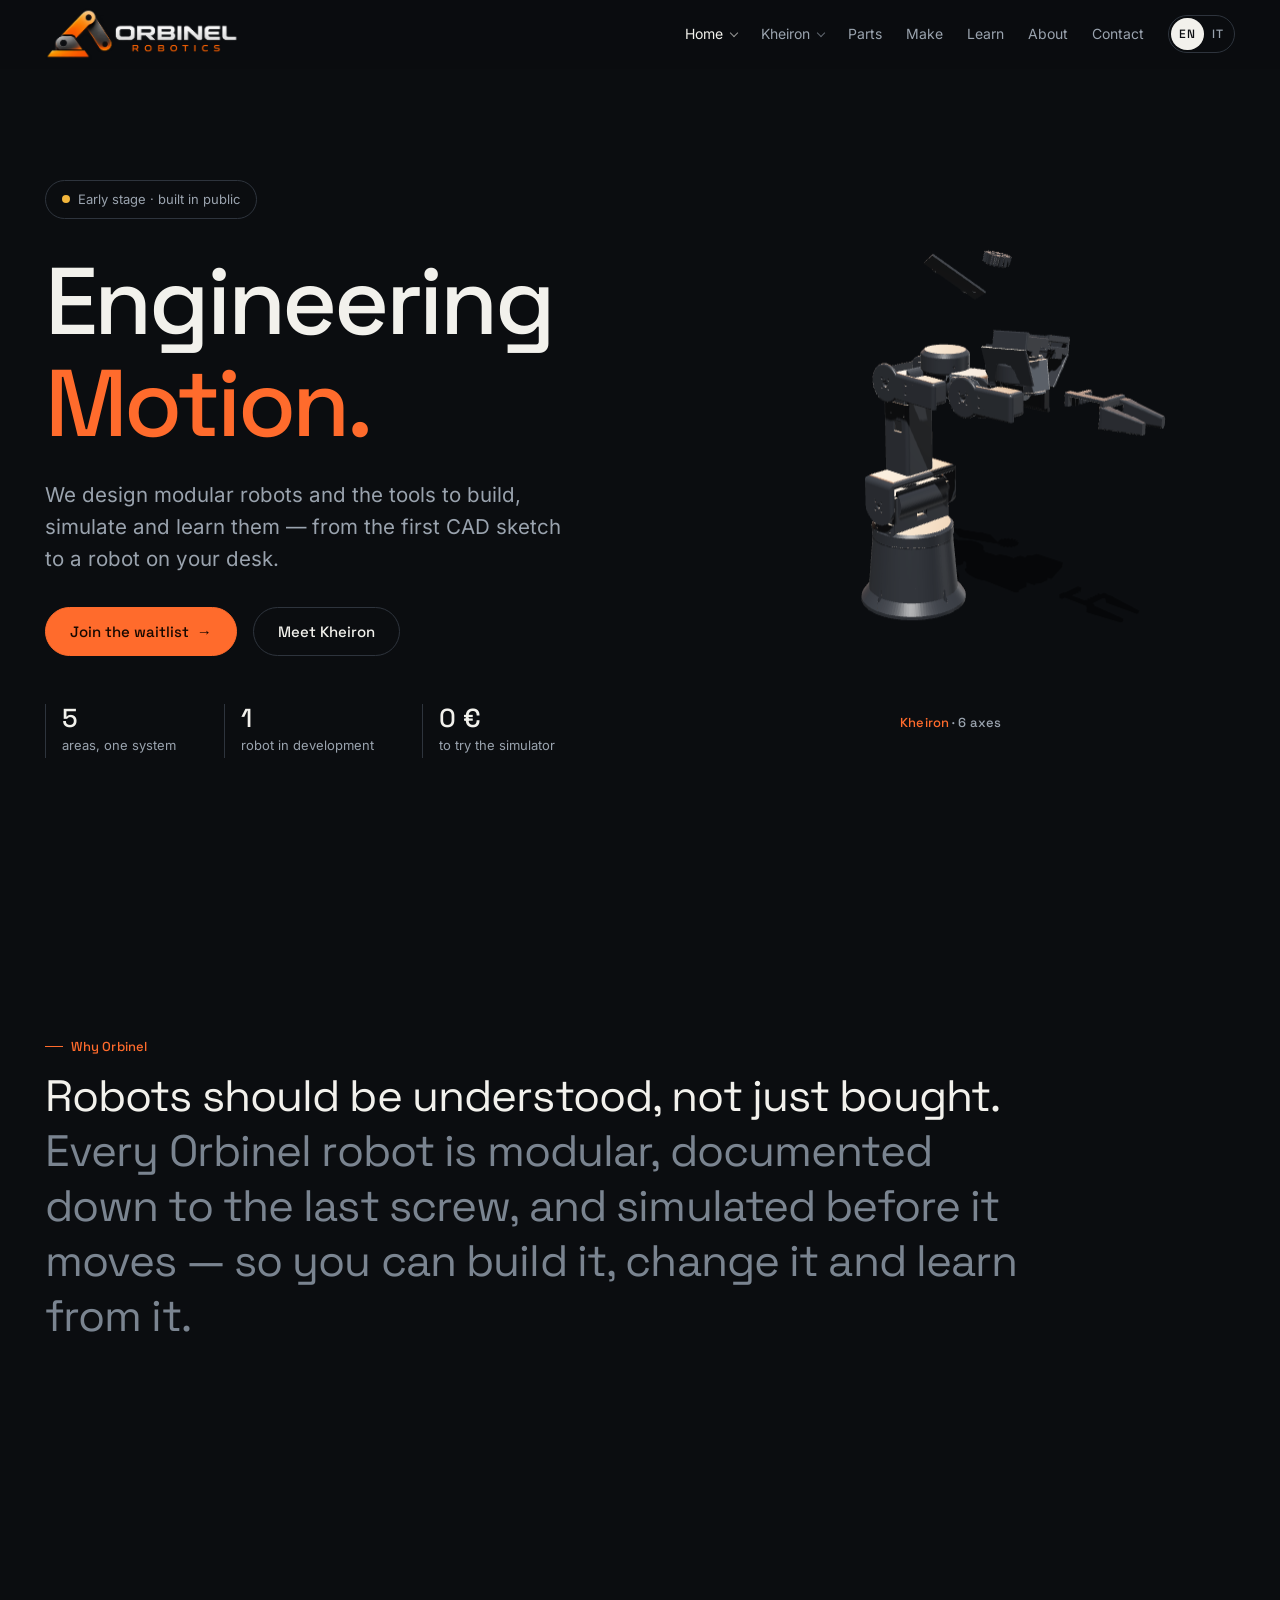
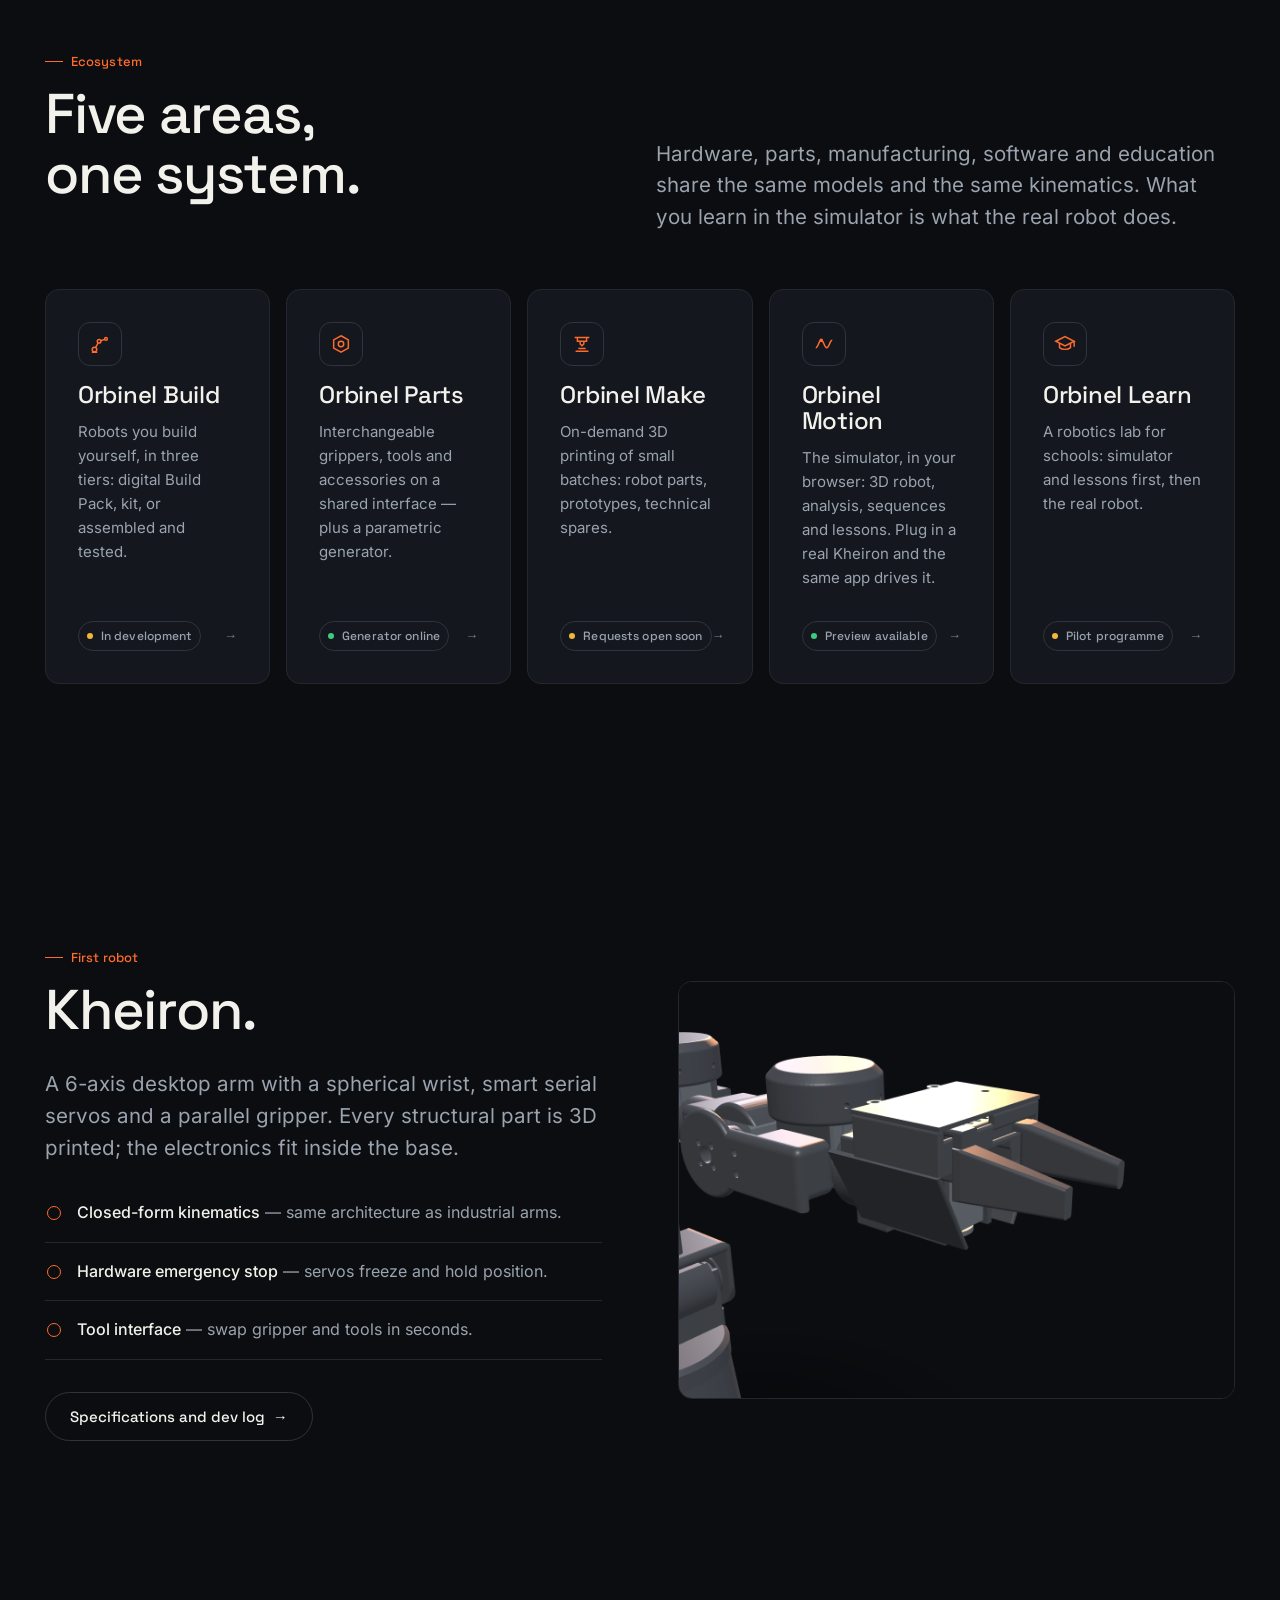
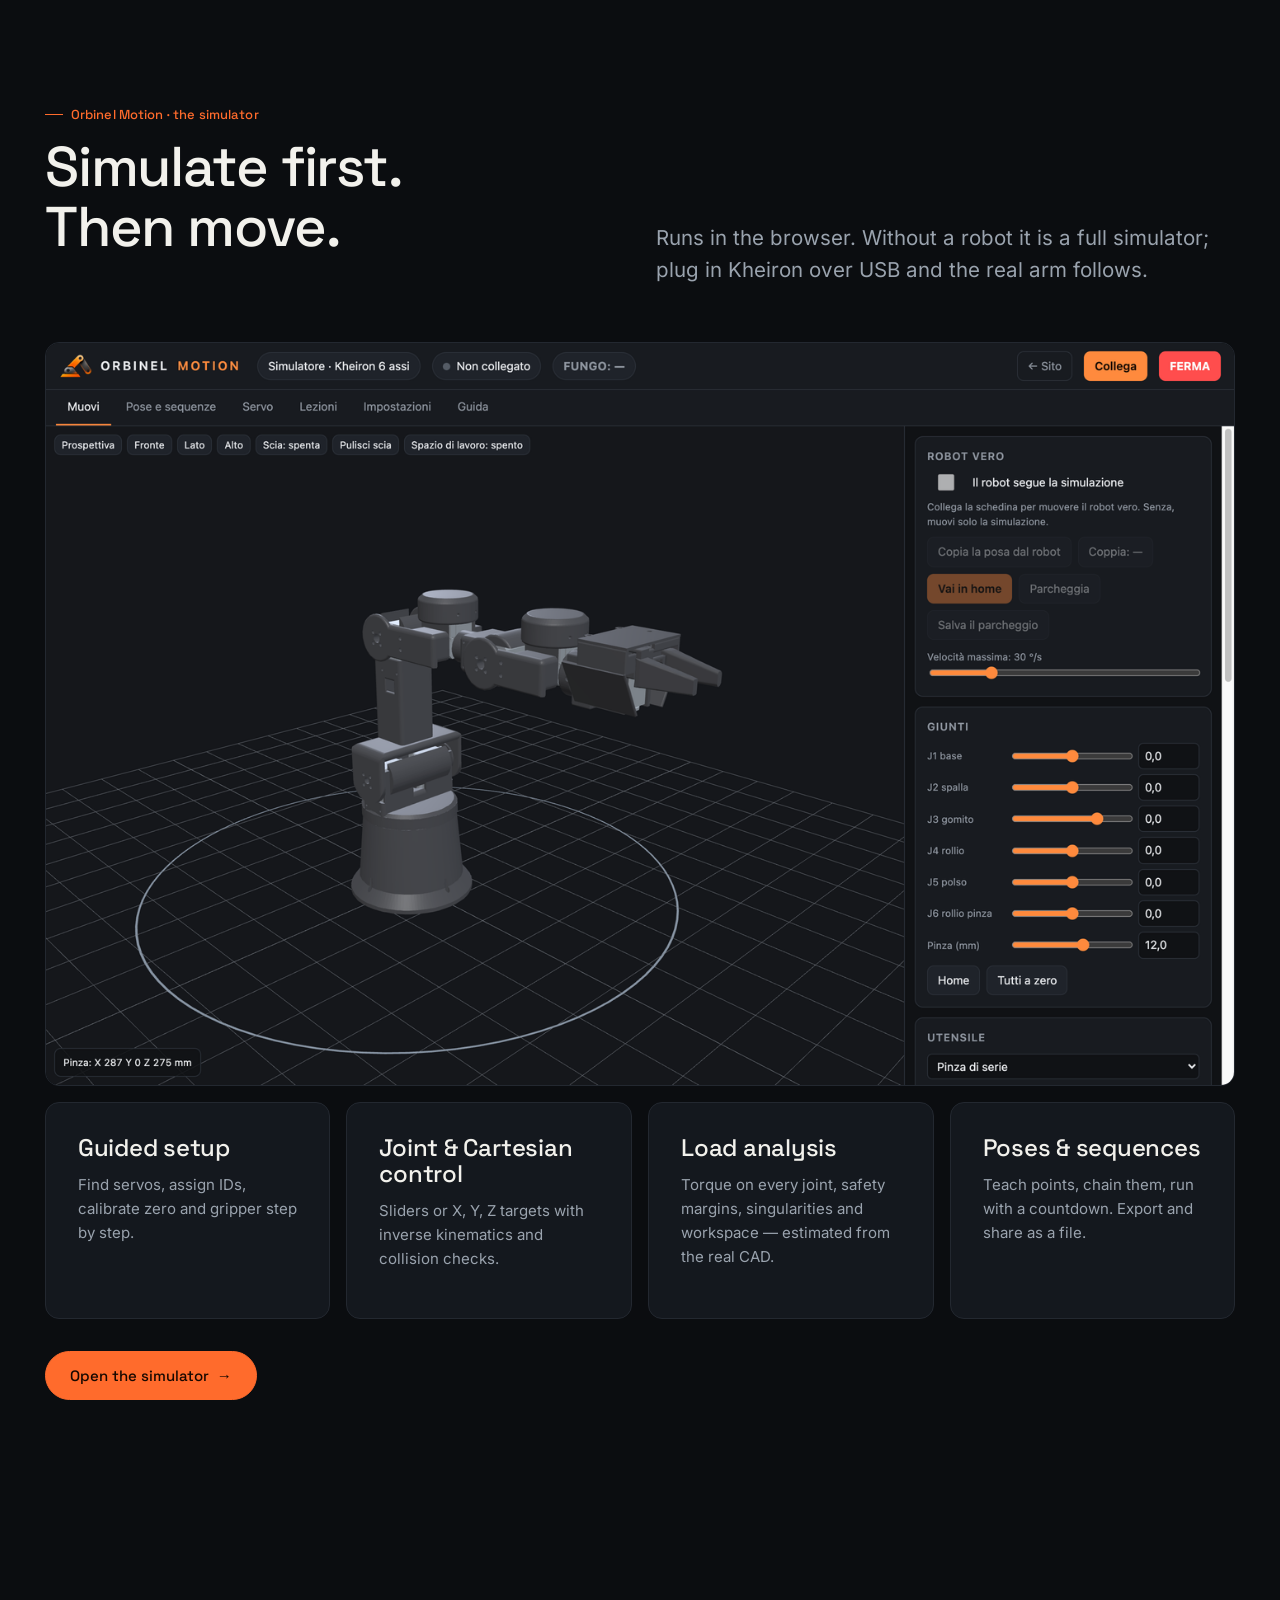
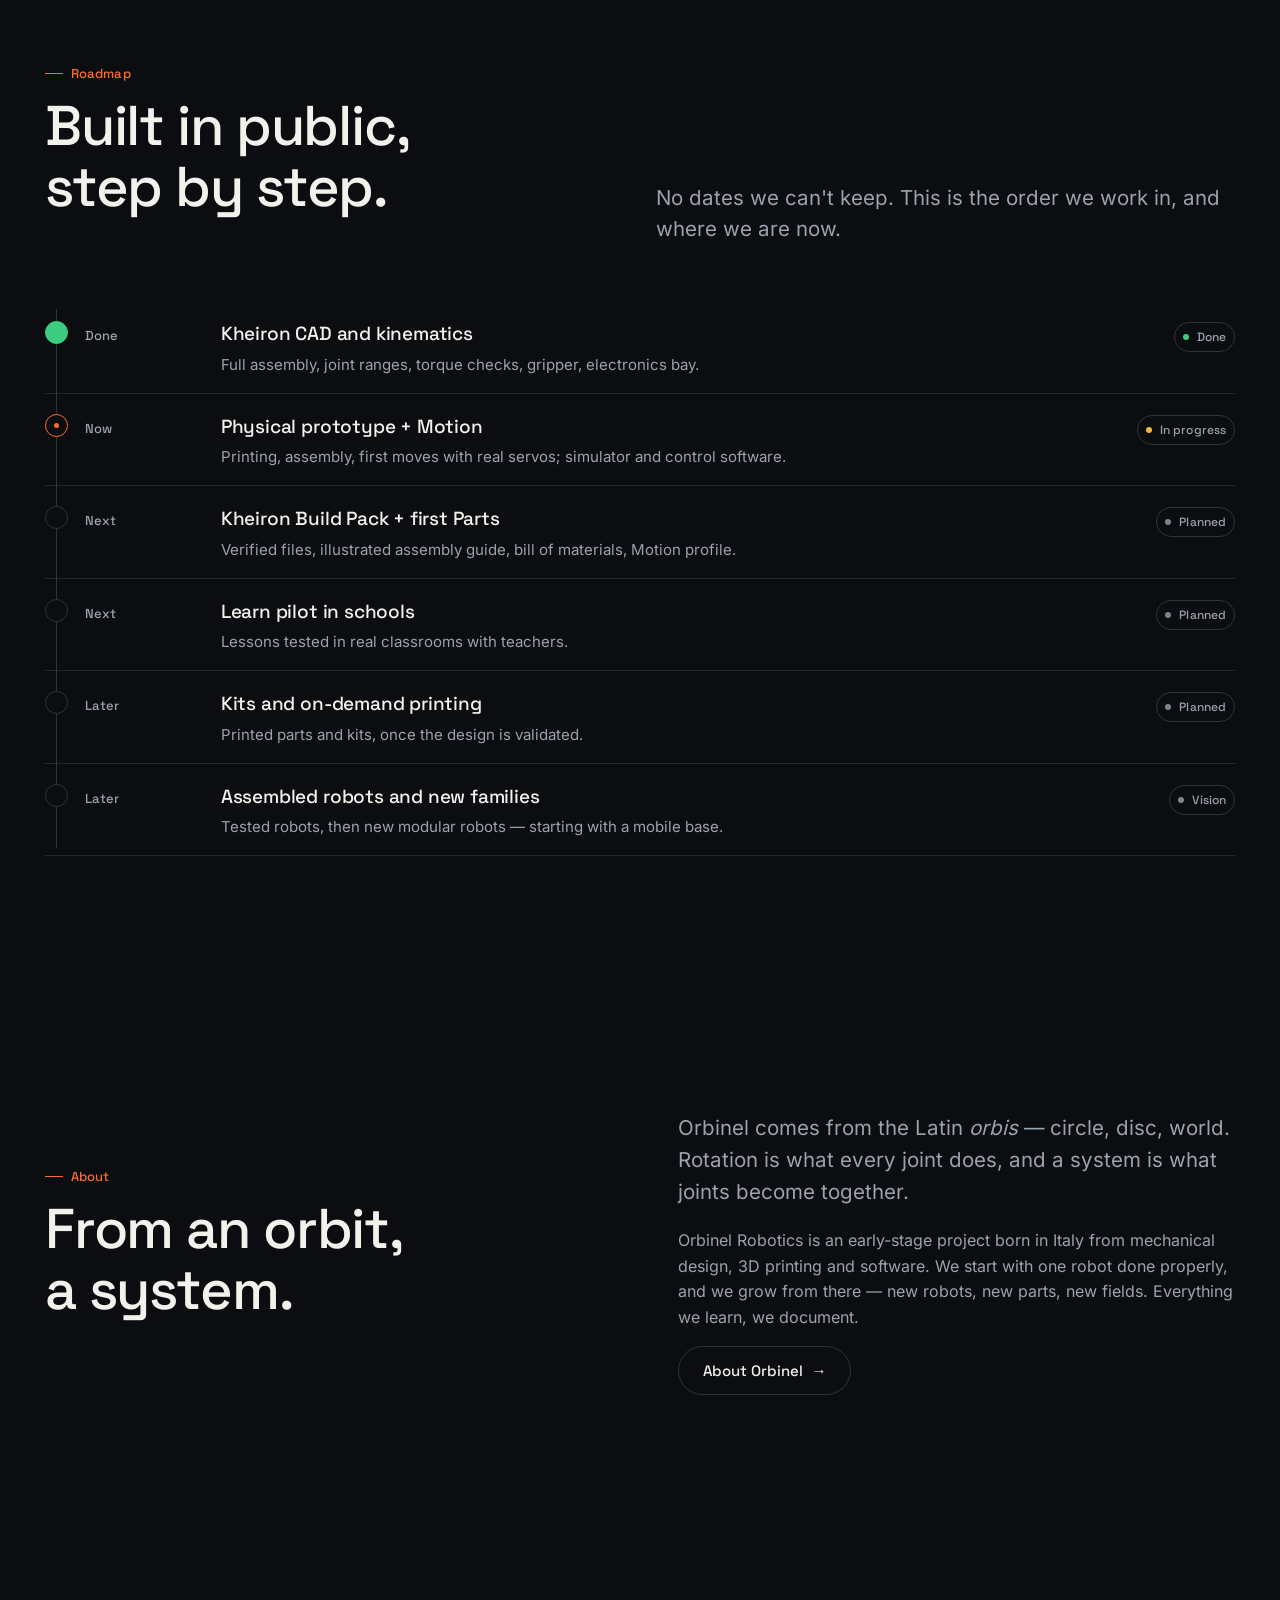
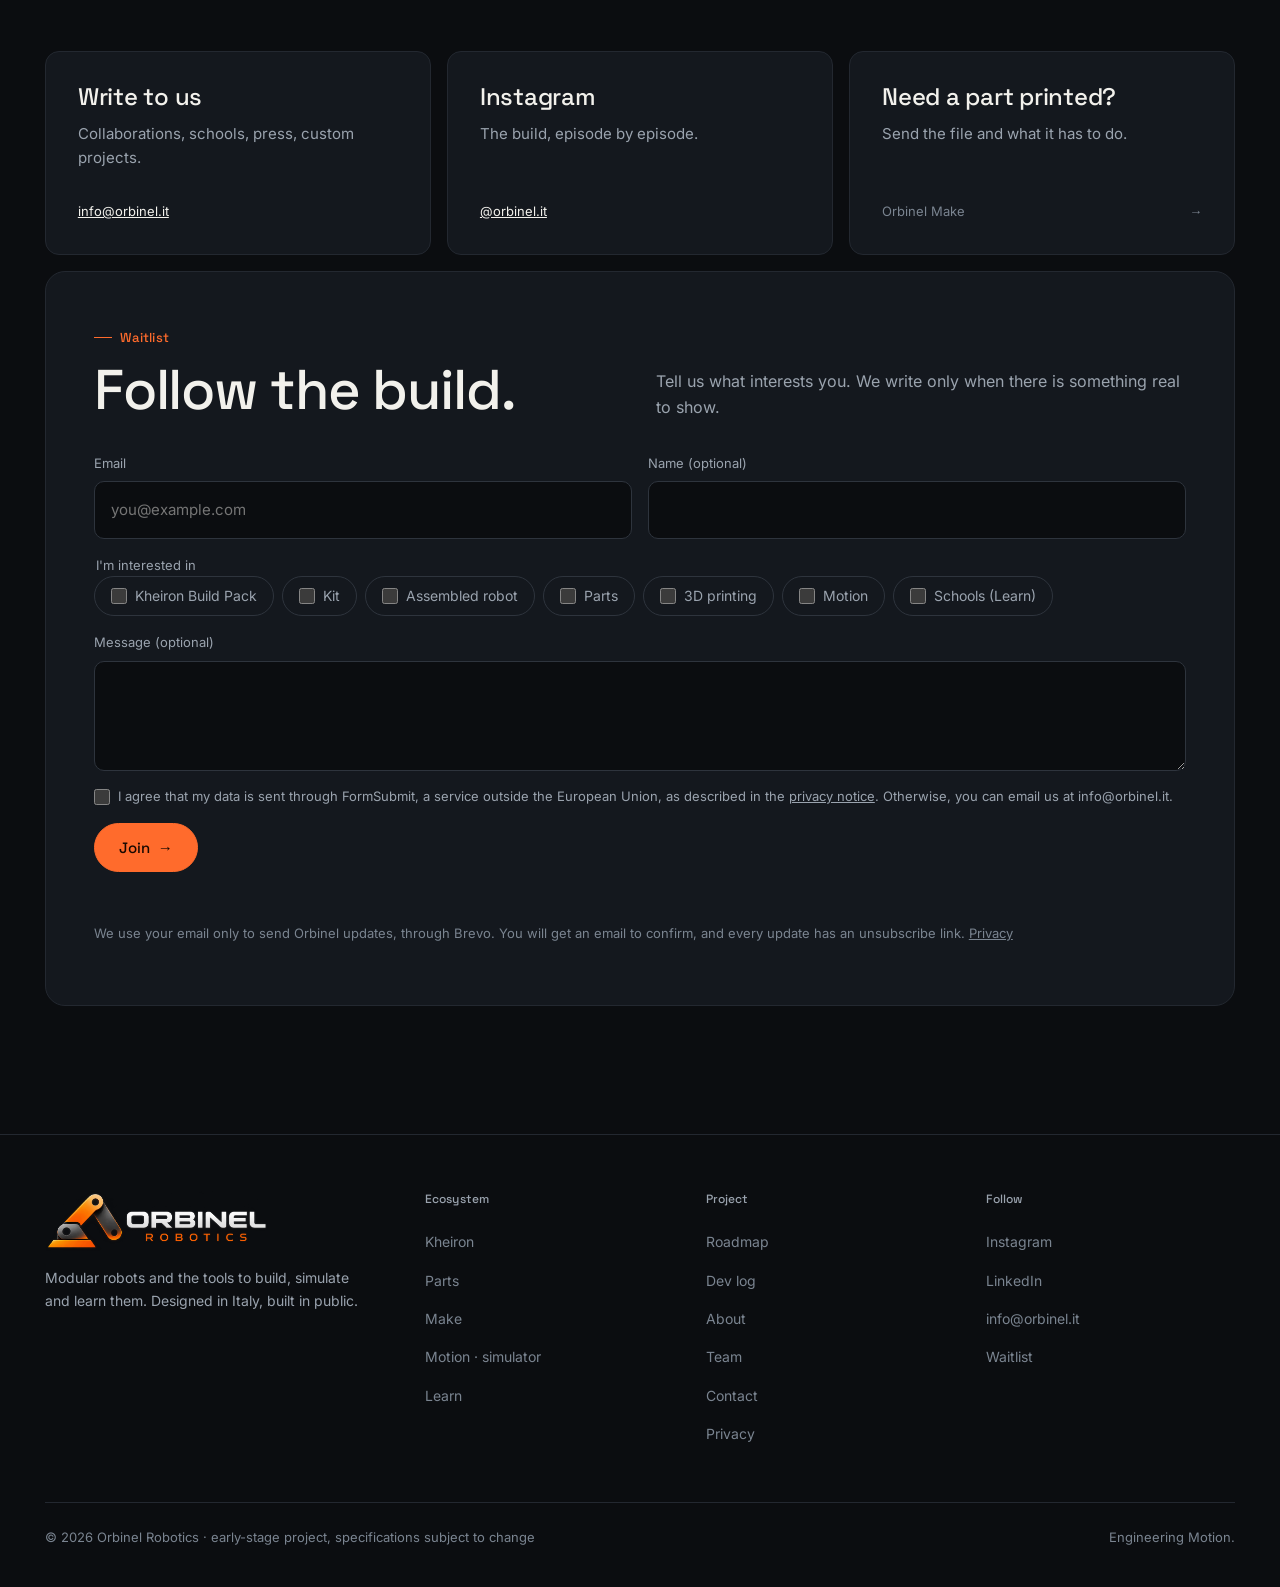
==== index.html @ 02ff8d51 "Team: schede, candidature, spazi e link nel piede" ====
<!doctype html>
<html lang="en" data-lingua="en">
<head>
<meta charset="utf-8">
<meta name="viewport" content="width=device-width, initial-scale=1">
<title>Orbinel Robotics · Engineering Motion</title>
<meta name="titolo-en" content="Orbinel Robotics · Engineering Motion">
<meta name="titolo-it" content="Orbinel Robotics · Engineering Motion">
<meta name="description" content="Orbinel Robotics designs modular robots and the tools to build, simulate and learn them. First robot: Kheiron, a 6-axis 3D-printed arm.">
<meta property="og:title" content="Orbinel Robotics · Engineering Motion">
<meta property="og:description" content="Modular robots and the tools to build, simulate and learn them.">
<meta property="og:image" content="https://orbinel.it/brand/icona-1080.png">
<link rel="canonical" href="https://orbinel.it/">
<meta name="theme-color" content="#0B0D10">
<link rel="icon" href="brand/favicon.ico" sizes="any">
<link rel="icon" href="brand/favicon-32.png" type="image/png" sizes="32x32">
<link rel="apple-touch-icon" href="brand/icona-180.png">
<link rel="preload" href="fonts/space-grotesk-latin-500-normal.woff2" as="font" type="font/woff2" crossorigin>
<!-- i pezzi del robot partono subito, insieme alla pagina: sono il file più pesante della scena 3D -->
<link rel="preload" href="motion/robot/kheiron/stl/pacchetto.bin" as="fetch" crossorigin>
<link rel="stylesheet" href="css/stile.css?v=790a06c6">
<!-- dati strutturati: nome del sito e profili ufficiali, per il riquadro del marchio su Google -->
<script type="application/ld+json">
{
  "@context": "https://schema.org",
  "@graph": [
    {
      "@type": "WebSite",
      "@id": "https://orbinel.it/#sito",
      "name": "Orbinel Robotics",
      "alternateName": ["Orbinel", "orbinel.it"],
      "url": "https://orbinel.it/",
      "publisher": { "@id": "https://orbinel.it/#org" }
    },
    {
      "@type": "Organization",
      "@id": "https://orbinel.it/#org",
      "name": "Orbinel Robotics",
      "alternateName": "Orbinel",
      "slogan": "Engineering Motion",
      "url": "https://orbinel.it/",
      "logo": "https://orbinel.it/brand/icona-scheda-512.png",
      "email": "info@orbinel.it",
      "foundingDate": "2026",
      "foundingLocation": { "@type": "Place", "name": "Italia" },
      "sameAs": [
        "https://www.instagram.com/orbinel.it/",
        "https://www.linkedin.com/company/orbinel-robotics/"
      ]
    }
  ]
}
</script>
</head>
<body>
<header class="barra">
  <div class="contenitore">
    <a class="logo" href="index.html" aria-label="Orbinel Robotics"><img src="brand/logo-web.png" alt="Orbinel Robotics" width="875" height="234"></a>
    <nav class="menu" aria-label="Principale">
      <div class="menu-voce">
        <a href="index.html" aria-current="page"><span lang="en">Home</span><span lang="it">Home</span></a>
        <div class="tendina">
          <a href="index.html#kheiron"><span lang="en">First robot</span><span lang="it">Primo robot</span></a>
          <a href="index.html#motion"><span lang="en">Simulator</span><span lang="it">Simulatore</span></a>
          <a href="index.html#roadmap"><span lang="en">Roadmap</span><span lang="it">Roadmap</span></a>
        </div>
      </div>
      <div class="menu-voce">
        <a href="kheiron.html"><span lang="en">Kheiron</span><span lang="it">Kheiron</span></a>
        <div class="tendina">
          <a href="kheiron.html#specifiche"><span lang="en">Specifications</span><span lang="it">Specifiche</span></a>
          <a href="kheiron.html#livelli"><span lang="en">Ways to get it</span><span lang="it">Come averlo</span></a>
          <a href="kheiron.html#diario"><span lang="en">Dev log</span><span lang="it">Diario di sviluppo</span></a>
        </div>
      </div>
      <a href="parts.html"><span lang="en">Parts</span><span lang="it">Parts</span></a>
      <a href="make.html"><span lang="en">Make</span><span lang="it">Make</span></a>
      <a href="learn.html"><span lang="en">Learn</span><span lang="it">Learn</span></a>
      <a href="chi-siamo.html"><span lang="en">About</span><span lang="it">Chi siamo</span></a>
      <a href="contatti.html"><span lang="en">Contact</span><span lang="it">Contatti</span></a>
      <div class="lingua" role="group" aria-label="Language"><button type="button" data-lingua="en">EN</button><button type="button" data-lingua="it">IT</button></div>
    </nav>
    <button class="hamburger" type="button" aria-label="Menu" aria-expanded="false"><span></span><span></span><span></span></button>
  </div>
</header>


<main>
  <!-- APERTURA -->
  <section class="apertura">
    <div class="griglia-sfondo"></div>
    <div class="contenitore">
      <div>
        <div class="stato"><i></i><span lang="en">Early stage · built in public</span><span lang="it">Fase iniziale · sviluppato in pubblico</span></div>
        <h1>Engineering<br><span class="accento">Motion.</span></h1>
        <p class="grande">
          <span lang="en">We design modular robots and the tools to build, simulate and learn them — from the first CAD sketch to a robot on your desk.</span>
          <span lang="it">Progettiamo robot modulari e gli strumenti per costruirli, simularli e impararli: dal primo schizzo CAD al robot sulla tua scrivania.</span>
        </p>
        <div class="pulsanti">
          <a class="pulsante primario" href="#contatti"><span lang="en">Join the waitlist</span><span lang="it">Entra in lista d'attesa</span> <span class="freccia">→</span></a>
          <a class="pulsante" href="kheiron.html"><span lang="en">Meet Kheiron</span><span lang="it">Scopri Kheiron</span></a>
        </div>
        <div class="dati-rapidi">
          <div><b>5</b><span lang="en">areas, one system</span><span lang="it">aree, un solo sistema</span></div>
          <div><b>1</b><span lang="en">robot in development</span><span lang="it">robot in sviluppo</span></div>
          <div><b>0 €</b><span lang="en">to try the simulator</span><span lang="it">per provare il simulatore</span></div>
        </div>
      </div>
      <div class="scena3d famiglia" data-famiglia aria-label="Robot Orbinel che si montano"><div class="vista"></div><div class="caricando">Orbinel</div><div class="didascalia"></div></div>
    </div>
  </section>

  <!-- MANIFESTO -->
  <section class="sezione">
    <div class="contenitore compare">
      <div class="occhiello"><span lang="en">Why Orbinel</span><span lang="it">Perché Orbinel</span></div>
      <p class="manifesto">
        <span lang="en">Robots should be understood, not just bought. <em>Every Orbinel robot is modular, documented down to the last screw, and simulated before it moves — so you can build it, change it and learn from it.</em></span>
        <span lang="it">I robot vanno capiti, non solo comprati. <em>Ogni robot Orbinel è modulare, documentato fino all'ultima vite e simulato prima di muoversi: così puoi costruirlo, modificarlo e impararci.</em></span>
      </p>
    </div>
  </section>

  <!-- ECOSISTEMA -->
  <section class="sezione" id="ecosistema">
    <div class="contenitore">
      <div class="intestazione compare">
        <div>
          <div class="occhiello"><span lang="en">Ecosystem</span><span lang="it">Ecosistema</span></div>
          <h2><span lang="en">Five areas,<br>one system.</span><span lang="it">Cinque aree,<br>un solo sistema.</span></h2>
        </div>
        <p class="grande"><span lang="en">Hardware, parts, manufacturing, software and education share the same models and the same kinematics. What you learn in the simulator is what the real robot does.</span><span lang="it">Hardware, componenti, produzione, software e formazione condividono gli stessi modelli e la stessa cinematica. Quello che impari nel simulatore è quello che fa il robot vero.</span></p>
      </div>
      <div class="schede">
        <a class="scheda compare" href="kheiron.html">
          <div class="icona-area"><svg viewBox="0 0 24 24" fill="none" stroke="currentColor" stroke-width="1.6"><circle cx="6" cy="18" r="2.5"/><circle cx="11" cy="9" r="2"/><circle cx="18.5" cy="6.5" r="1.5"/><path d="M7.2 15.8 10 10.8M12.8 8.4l4.3-1.4M3 21h6"/></svg></div>
          <h3>Orbinel Build</h3>
          <p><span lang="en">Robots you build yourself, in three tiers: digital Build Pack, kit, or assembled and tested.</span><span lang="it">Robot da costruire da sé, in tre livelli: Build Pack digitale, kit, oppure montato e testato.</span></p>
          <div class="piede"><span class="etichetta sviluppo"><span lang="en">In development</span><span lang="it">In sviluppo</span></span><span>→</span></div>
        </a>
        <a class="scheda compare" href="parts.html">
          <div class="icona-area"><svg viewBox="0 0 24 24" fill="none" stroke="currentColor" stroke-width="1.6"><path d="M12 3 20 7.5v9L12 21l-8-4.5v-9z"/><circle cx="12" cy="12" r="3"/></svg></div>
          <h3>Orbinel Parts</h3>
          <p><span lang="en">Interchangeable grippers, tools and accessories on a shared interface — plus a parametric generator.</span><span lang="it">Pinze, utensili e accessori intercambiabili su un attacco comune, più un generatore parametrico.</span></p>
          <div class="piede"><span class="etichetta attivo"><span lang="en">Generator online</span><span lang="it">Generatore online</span></span><span>→</span></div>
        </a>
        <a class="scheda compare" href="make.html">
          <div class="icona-area"><svg viewBox="0 0 24 24" fill="none" stroke="currentColor" stroke-width="1.6"><path d="M4 5h16M7 5v4h10V5M10 9v3l2 2 2-2V9"/><path d="M5 20h14M8 17h8"/></svg></div>
          <h3>Orbinel Make</h3>
          <p><span lang="en">On-demand 3D printing of small batches: robot parts, prototypes, technical spares.</span><span lang="it">Stampa 3D su richiesta di piccoli lotti: parti dei robot, prototipi, ricambi tecnici.</span></p>
          <div class="piede"><span class="etichetta sviluppo"><span lang="en">Requests open soon</span><span lang="it">Richieste a breve</span></span><span>→</span></div>
        </a>
        <a class="scheda compare" href="#motion">
          <div class="icona-area"><svg viewBox="0 0 24 24" fill="none" stroke="currentColor" stroke-width="1.6"><path d="M3 16c3 0 3-8 6-8s3 8 6 8 3-8 6-8"/><circle cx="9" cy="8" r="1.2" fill="currentColor"/></svg></div>
          <h3>Orbinel Motion</h3>
          <p><span lang="en">The simulator, in your browser: 3D robot, analysis, sequences and lessons. Plug in a real Kheiron and the same app drives it.</span><span lang="it">Il simulatore, nel browser: robot in 3D, analisi, sequenze e lezioni. Colleghi un Kheiron vero e la stessa app lo comanda.</span></p>
          <div class="piede"><span class="etichetta attivo"><span lang="en">Preview available</span><span lang="it">Anteprima disponibile</span></span><span>→</span></div>
        </a>
        <a class="scheda compare" href="learn.html">
          <div class="icona-area"><svg viewBox="0 0 24 24" fill="none" stroke="currentColor" stroke-width="1.6"><path d="M2 9l10-5 10 5-10 5z"/><path d="M6 11v5c3 2.5 9 2.5 12 0v-5M22 9v6"/></svg></div>
          <h3>Orbinel Learn</h3>
          <p><span lang="en">A robotics lab for schools: simulator and lessons first, then the real robot.</span><span lang="it">Un laboratorio di robotica per le scuole: prima simulatore e lezioni, poi il robot vero.</span></p>
          <div class="piede"><span class="etichetta sviluppo"><span lang="en">Pilot programme</span><span lang="it">Progetto pilota</span></span><span>→</span></div>
        </a>
      </div>
    </div>
  </section>

  <!-- KHEIRON -->
  <section class="sezione" id="kheiron">
    <div class="contenitore dueColonne">
      <div class="compare">
        <div class="occhiello"><span lang="en">First robot</span><span lang="it">Primo robot</span></div>
        <h2>Kheiron.</h2>
        <p class="grande"><span lang="en">A 6-axis desktop arm with a spherical wrist, smart serial servos and a parallel gripper. Every structural part is 3D printed; the electronics fit inside the base.</span><span lang="it">Un braccio da scrivania a 6 assi con polso sferico, servo seriali intelligenti e pinza parallela. Ogni parte strutturale è stampata in 3D; l'elettronica sta dentro la base.</span></p>
        <ul class="elenco">
          <li><b><span lang="en">Closed-form kinematics</span><span lang="it">Cinematica in forma chiusa</span></b> — <span lang="en">same architecture as industrial arms.</span><span lang="it">la stessa architettura dei bracci industriali.</span></li>
          <li><b><span lang="en">Hardware emergency stop</span><span lang="it">Arresto d'emergenza fisico</span></b> — <span lang="en">servos freeze and hold position.</span><span lang="it">i servo si fermano e tengono la posizione.</span></li>
          <li><b><span lang="en">Tool interface</span><span lang="it">Attacco utensile</span></b> — <span lang="en">swap gripper and tools in seconds.</span><span lang="it">cambi pinza e utensili in pochi secondi.</span></li>
        </ul>
        <a class="pulsante" href="kheiron.html"><span lang="en">Specifications and dev log</span><span lang="it">Specifiche e diario di sviluppo</span> <span class="freccia">→</span></a>
      </div>
      <div class="cornice compare"><img src="img/kheiron-pinza.png" alt="Kheiron gripper, CAD render" loading="lazy" width="1200" height="900"></div>
    </div>
  </section>

  <!-- MOTION -->
  <section class="sezione" id="motion">
    <div class="contenitore">
      <div class="intestazione compare">
        <div>
          <div class="occhiello"><span lang="en">Orbinel Motion · the simulator</span><span lang="it">Orbinel Motion · il simulatore</span></div>
          <h2><span lang="en">Simulate first.<br>Then move.</span><span lang="it">Prima simula.<br>Poi muovi.</span></h2>
        </div>
        <p class="grande"><span lang="en">Runs in the browser. Without a robot it is a full simulator; plug in Kheiron over USB and the real arm follows.</span><span lang="it">Funziona nel browser. Senza robot è un simulatore completo; colleghi Kheiron via USB e il braccio vero segue.</span></p>
      </div>
      <div class="cornice compare"><img src="img/motion.png" alt="Orbinel Motion interface" loading="lazy" width="1440" height="900"></div>
      <div class="schede" style="margin-top:16px">
        <div class="scheda compare"><h3 style="margin-top:0"><span lang="en">Guided setup</span><span lang="it">Configurazione guidata</span></h3><p><span lang="en">Find servos, assign IDs, calibrate zero and gripper step by step.</span><span lang="it">Trova i servo, assegna gli ID, calibra zero e pinza passo per passo.</span></p></div>
        <div class="scheda compare"><h3 style="margin-top:0"><span lang="en">Joint & Cartesian control</span><span lang="it">Comando giunti e cartesiano</span></h3><p><span lang="en">Sliders or X, Y, Z targets with inverse kinematics and collision checks.</span><span lang="it">Cursori o punti X, Y, Z con cinematica inversa e controllo delle collisioni.</span></p></div>
        <div class="scheda compare"><h3 style="margin-top:0"><span lang="en">Load analysis</span><span lang="it">Analisi dei carichi</span></h3><p><span lang="en">Torque on every joint, safety margins, singularities and workspace — estimated from the real CAD.</span><span lang="it">Coppia su ogni giunto, margini, singolarità e spazio di lavoro, stimati dal CAD reale.</span></p></div>
        <div class="scheda compare"><h3 style="margin-top:0"><span lang="en">Poses & sequences</span><span lang="it">Pose e sequenze</span></h3><p><span lang="en">Teach points, chain them, run with a countdown. Export and share as a file.</span><span lang="it">Salva i punti, mettili in fila, esegui con il conto alla rovescia. Esporta e condividi in un file.</span></p></div>
      </div>
      <div class="pulsanti compare" style="margin-top:32px"><a class="pulsante primario" href="motion/"><span lang="en">Open the simulator</span><span lang="it">Apri il simulatore</span> <span class="freccia">→</span></a></div>
    </div>
  </section>

  <!-- ROADMAP -->
  <section class="sezione" id="roadmap">
    <div class="contenitore">
      <div class="intestazione compare">
        <div>
          <div class="occhiello">Roadmap</div>
          <h2><span lang="en">Built in public,<br>step by step.</span><span lang="it">Sviluppato in pubblico,<br>un passo alla volta.</span></h2>
        </div>
        <p class="grande"><span lang="en">No dates we can't keep. This is the order we work in, and where we are now.</span><span lang="it">Nessuna data che non possiamo mantenere. Questo è l'ordine in cui lavoriamo, e dove siamo adesso.</span></p>
      </div>
      <div class="roadmap compare">
        <div class="tappa fatta"><span class="punto"></span><span class="quando"><span lang="en">Done</span><span lang="it">Fatto</span></span><div><h3 class="titolo-tappa"><span lang="en">Kheiron CAD and kinematics</span><span lang="it">CAD e cinematica di Kheiron</span></h3><p><span lang="en">Full assembly, joint ranges, torque checks, gripper, electronics bay.</span><span lang="it">Assieme completo, corse dei giunti, verifiche di coppia, pinza, vano elettronica.</span></p></div><span class="etichetta attivo"><span lang="en">Done</span><span lang="it">Fatto</span></span></div>
        <div class="tappa ora"><span class="punto"></span><span class="quando"><span lang="en">Now</span><span lang="it">Ora</span></span><div><h3 class="titolo-tappa"><span lang="en">Physical prototype + Motion</span><span lang="it">Prototipo fisico + Motion</span></h3><p><span lang="en">Printing, assembly, first moves with real servos; simulator and control software.</span><span lang="it">Stampa, montaggio, primi movimenti con i servo veri; simulatore e software di controllo.</span></p></div><span class="etichetta sviluppo"><span lang="en">In progress</span><span lang="it">In corso</span></span></div>
        <div class="tappa"><span class="punto"></span><span class="quando"><span lang="en">Next</span><span lang="it">Poi</span></span><div><h3 class="titolo-tappa"><span lang="en">Kheiron Build Pack + first Parts</span><span lang="it">Build Pack di Kheiron + prime Parts</span></h3><p><span lang="en">Verified files, illustrated assembly guide, bill of materials, Motion profile.</span><span lang="it">File verificati, guida di montaggio illustrata, distinta componenti, profilo per Motion.</span></p></div><span class="etichetta futuro"><span lang="en">Planned</span><span lang="it">Previsto</span></span></div>
        <div class="tappa"><span class="punto"></span><span class="quando"><span lang="en">Next</span><span lang="it">Poi</span></span><div><h3 class="titolo-tappa"><span lang="en">Learn pilot in schools</span><span lang="it">Pilota Learn nelle scuole</span></h3><p><span lang="en">Lessons tested in real classrooms with teachers.</span><span lang="it">Lezioni provate in classi vere con i docenti.</span></p></div><span class="etichetta futuro"><span lang="en">Planned</span><span lang="it">Previsto</span></span></div>
        <div class="tappa"><span class="punto"></span><span class="quando"><span lang="en">Later</span><span lang="it">Dopo</span></span><div><h3 class="titolo-tappa"><span lang="en">Kits and on-demand printing</span><span lang="it">Kit e stampa su richiesta</span></h3><p><span lang="en">Printed parts and kits, once the design is validated.</span><span lang="it">Parti stampate e kit, quando il progetto è validato.</span></p></div><span class="etichetta futuro"><span lang="en">Planned</span><span lang="it">Previsto</span></span></div>
        <div class="tappa"><span class="punto"></span><span class="quando"><span lang="en">Later</span><span lang="it">Dopo</span></span><div><h3 class="titolo-tappa"><span lang="en">Assembled robots and new families</span><span lang="it">Robot montati e nuove famiglie</span></h3><p><span lang="en">Tested robots, then new modular robots — starting with a mobile base.</span><span lang="it">Robot testati, poi nuovi robot modulari, a partire da una base mobile.</span></p></div><span class="etichetta futuro"><span lang="en">Vision</span><span lang="it">Visione</span></span></div>
      </div>
    </div>
  </section>

  <!-- CHI SIAMO -->
  <section class="sezione" id="chi">
    <div class="contenitore dueColonne">
      <div class="compare">
        <div class="occhiello"><span lang="en">About</span><span lang="it">Chi siamo</span></div>
        <h2><span lang="en">From an orbit,<br>a system.</span><span lang="it">Da un'orbita,<br>un sistema.</span></h2>
      </div>
      <div class="compare">
        <p class="grande"><span lang="en">Orbinel comes from the Latin <i>orbis</i> — circle, disc, world. Rotation is what every joint does, and a system is what joints become together.</span><span lang="it">Orbinel viene dal latino <i>orbis</i>: cerchio, disco, mondo. La rotazione è ciò che fa ogni giunto, e un sistema è ciò che i giunti diventano insieme.</span></p>
        <p><span lang="en">Orbinel Robotics is an early-stage project born in Italy from mechanical design, 3D printing and software. We start with one robot done properly, and we grow from there — new robots, new parts, new fields. Everything we learn, we document.</span><span lang="it">Orbinel Robotics è un progetto nato in Italia da progettazione meccanica, stampa 3D e software. Partiamo da un robot fatto bene e cresciamo da lì: nuovi robot, nuove parti, nuovi settori. Tutto quello che impariamo, lo documentiamo.</span></p>
        <div class="pulsanti"><a class="pulsante" href="chi-siamo.html"><span lang="en">About Orbinel</span><span lang="it">Chi siamo</span> <span class="freccia">→</span></a></div>
      </div>
    </div>
  </section>

  <!-- CONTATTI -->
  <section class="sezione" id="contatti">
    <div class="contenitore">
      <div class="schede compare" style="margin-bottom:16px">
        <div class="scheda">
          <h3 style="margin-top:0"><span lang="en">Write to us</span><span lang="it">Scrivici</span></h3>
          <p><span lang="en">Collaborations, schools, press, custom projects.</span><span lang="it">Collaborazioni, scuole, stampa, progetti su misura.</span></p>
          <div class="piede"><a data-email href="#" style="color:var(--testo)"></a></div>
        </div>
        <div class="scheda">
          <h3 style="margin-top:0">Instagram</h3>
          <p><span lang="en">The build, episode by episode.</span><span lang="it">Lo sviluppo, episodio per episodio.</span></p>
          <div class="piede"><a data-instagram href="#" rel="noopener" style="color:var(--testo)">@orbinel.it</a><span data-instagram-presto><span lang="en">Coming soon</span><span lang="it">In arrivo</span></span></div>
        </div>
        <a class="scheda" href="make.html#richiesta">
          <h3 style="margin-top:0"><span lang="en">Need a part printed?</span><span lang="it">Ti serve un pezzo stampato?</span></h3>
          <p><span lang="en">Send the file and what it has to do.</span><span lang="it">Mandaci il file e a cosa serve.</span></p>
          <div class="piede"><span>Orbinel Make</span><span>→</span></div>
        </a>
      </div>
      <form class="modulo compare" data-modulo="lista" novalidate>
        <input type="text" name="_honey" class="trappola" tabindex="-1" autocomplete="off" aria-hidden="true">
        <div class="intestazione" style="margin-bottom:32px">
          <div>
            <div class="occhiello"><span lang="en">Waitlist</span><span lang="it">Lista d'attesa</span></div>
            <h2 style="margin:0"><span lang="en">Follow the build.</span><span lang="it">Segui lo sviluppo.</span></h2>
          </div>
          <p><span lang="en">Tell us what interests you. We write only when there is something real to show.</span><span lang="it">Dicci cosa ti interessa. Scriviamo solo quando c'è qualcosa di concreto da mostrare.</span></p>
        </div>
        <div class="campi">
          <div class="campo"><label for="email">Email</label><input id="email" name="email" type="email" autocomplete="email" required placeholder="you@example.com" data-ph-en="you@example.com" data-ph-it="tu@esempio.it"></div>
          <div class="campo"><label for="nome"><span lang="en">Name (optional)</span><span lang="it">Nome (facoltativo)</span></label><input id="nome" name="nome" type="text" autocomplete="name"></div>
          <fieldset class="campo largo">
            <legend><span lang="en">I'm interested in</span><span lang="it">Mi interessa</span></legend>
            <div class="spunte">
              <label><input type="checkbox" name="interessi" value="build-pack"> Kheiron Build Pack</label>
              <label><input type="checkbox" name="interessi" value="kit"> <span lang="en">Kit</span><span lang="it">Kit</span></label>
              <label><input type="checkbox" name="interessi" value="montato"> <span lang="en">Assembled robot</span><span lang="it">Robot montato</span></label>
              <label><input type="checkbox" name="interessi" value="parts"> Parts</label>
              <label><input type="checkbox" name="interessi" value="make"> <span lang="en">3D printing</span><span lang="it">Stampa 3D</span></label>
              <label><input type="checkbox" name="interessi" value="motion"> Motion</label>
              <label><input type="checkbox" name="interessi" value="learn"> <span lang="en">Schools (Learn)</span><span lang="it">Scuole (Learn)</span></label>
            </div>
          </fieldset>
          <div class="campo largo"><label for="messaggio"><span lang="en">Message (optional)</span><span lang="it">Messaggio (facoltativo)</span></label><textarea id="messaggio" name="messaggio"></textarea></div>
        </div>
        <label class="consenso"><input type="checkbox" name="consenso_trasferimento" value="si"> <span lang="en">I agree that my data is sent through FormSubmit, a service outside the European Union, as described in the <a href="privacy.html">privacy notice</a>. Otherwise, you can email us at info@orbinel.it.</span><span lang="it">Acconsento al trasferimento dei miei dati tramite FormSubmit, un servizio fuori dall'Unione Europea, come descritto nell'<a href="privacy.html">informativa privacy</a>. In alternativa puoi scriverci a info@orbinel.it.</span></label>
        <div class="pulsanti" style="margin-top:16px"><button class="pulsante primario" type="submit"><span lang="en">Join</span><span lang="it">Iscriviti</span> <span class="freccia">→</span></button></div>
        <p class="esito" role="status"></p>
        <p class="privacy"><span lang="en">We use your email only to send Orbinel updates, through Brevo. You will get an email to confirm, and every update has an unsubscribe link. <a href="privacy.html">Privacy</a></span><span lang="it">Usiamo la tua email solo per gli aggiornamenti su Orbinel, tramite Brevo. Ti arriva un'email per confermare, e ogni aggiornamento ha il link per disiscriverti. <a href="privacy.html">Privacy</a></span></p>
      </form>
    </div>
  </section>
</main>

<footer class="piede-sito">
  <div class="contenitore">
    <div>
      <img src="brand/logo-web.png" alt="Orbinel Robotics" width="875" height="234" style="height:60px;width:auto;margin-bottom:16px">
      <p style="max-width:320px;font-size:14px"><span lang="en">Modular robots and the tools to build, simulate and learn them. Designed in Italy, built in public.</span><span lang="it">Robot modulari e gli strumenti per costruirli, simularli e impararli. Progettati in Italia, sviluppati in pubblico.</span></p>
    </div>
    <div>
      <h5><span lang="en">Ecosystem</span><span lang="it">Ecosistema</span></h5>
      <a href="kheiron.html">Kheiron</a>
      <a href="parts.html">Parts</a>
      <a href="make.html">Make</a>
      <a href="motion/"><span lang="en">Motion · simulator</span><span lang="it">Motion · simulatore</span></a>
      <a href="learn.html">Learn</a>
    </div>
    <div>
      <h5><span lang="en">Project</span><span lang="it">Progetto</span></h5>
      <a href="index.html#roadmap">Roadmap</a>
      <a href="kheiron.html#diario"><span lang="en">Dev log</span><span lang="it">Diario di sviluppo</span></a>
      <a href="chi-siamo.html"><span lang="en">About</span><span lang="it">Chi siamo</span></a>
      <a href="squadra.html">Team</a>
      <a href="contatti.html"><span lang="en">Contact</span><span lang="it">Contatti</span></a>
      <a href="privacy.html">Privacy</a>
    </div>
    <div>
      <h5><span lang="en">Follow</span><span lang="it">Seguici</span></h5>
      <a data-instagram href="#" rel="noopener">Instagram</a>
      <a href="https://www.linkedin.com/company/orbinel-robotics/" rel="noopener">LinkedIn</a>
      <a data-email href="#"></a>
      <a href="index.html#contatti"><span lang="en">Waitlist</span><span lang="it">Lista d'attesa</span></a>
    </div>
    <div class="fondo">
      <span>© <span data-anno>2026</span> Orbinel Robotics · <span lang="en">early-stage project, specifications subject to change</span><span lang="it">progetto in fase iniziale, specifiche soggette a modifiche</span></span>
      <span>Engineering Motion.</span>
    </div>
  </div>
</footer>


<script src="js/config.js?v=3917c46d"></script>
<script src="js/sito.js?v=e2a0bd17"></script>
<script src="motion/lib/three.min.js?v=7a7802bf" defer></script>
<script src="motion/lib/OrbitControls.js?v=63530cfe" defer></script>
<script src="motion/lib/RoomEnvironment.js?v=32a729c3" defer></script>
<script src="motion/js/robot.js?v=16a567c4" defer></script>
<script src="motion/js/cinematica.js?v=203120ed" defer></script>
<script src="motion/js/scena.js?v=7d48337e" defer></script>
<script src="js/famiglia.js?v=1d202725" defer></script>
</body>
</html>
---- css/stile.css ----
/* Orbinel Robotics: stile comune del sito. Colori e misure come token, poi componenti. */

/* font nel sito stesso (licenza OFL, file in fonts/): nessuna richiesta a Google, quindi nessun IP passato a terzi */
@font-face { font-family: "Inter"; font-style: normal; font-weight: 400; font-display: swap; src: url("../fonts/inter-latin-400-normal.woff2") format("woff2"); }
@font-face { font-family: "Inter"; font-style: normal; font-weight: 500; font-display: swap; src: url("../fonts/inter-latin-500-normal.woff2") format("woff2"); }
@font-face { font-family: "Space Grotesk"; font-style: normal; font-weight: 400; font-display: swap; src: url("../fonts/space-grotesk-latin-400-normal.woff2") format("woff2"); }
@font-face { font-family: "Space Grotesk"; font-style: normal; font-weight: 500; font-display: swap; src: url("../fonts/space-grotesk-latin-500-normal.woff2") format("woff2"); }
:root {
  --ease-out: cubic-bezier(0.23, 1, 0.32, 1);
  --bg: #0B0D10;
  --bg2: #101318;
  --superficie: #14181E;
  --linea: #232830;
  --linea2: #2E343D;
  --testo: #F2F1EC;
  --tenue: #9AA3AE;
  --tenue2: #7A8490;
  --arancio: #FF6B2C;
  --arancio2: #FF8A57;
  --acciaio: #8A94A3;
  --ok: #3CCB7F;
  --attesa: #F2B63C;
  --r: 14px;
  --max: 1440px;
  --font-titoli: "Space Grotesk", "Helvetica Neue", Arial, sans-serif;
  --font: "Inter", -apple-system, BlinkMacSystemFont, "Segoe UI", Roboto, sans-serif;
  color-scheme: dark;
}

* { box-sizing: border-box; }
html { scroll-behavior: smooth; -webkit-text-size-adjust: 100%; }
body { margin: 0; background: var(--bg); color: var(--testo); font: 16px/1.6 var(--font); overflow-x: hidden; }
img, svg, canvas { max-width: 100%; display: block; }
a { color: inherit; }
::selection { background: var(--arancio); color: #120700; }

/* lingue: ogni testo esiste in inglese e in italiano, si mostra quello scelto */
html[data-lingua="it"] [lang="en"], html[data-lingua="en"] [lang="it"] { display: none !important; }
[hidden] { display: none !important; }   /* gli elementi nascosti dallo script restano nascosti anche se uno stile li mette a blocco */

.contenitore { width: min(var(--max), 100% - clamp(32px, 7vw, 160px)); margin-inline: auto; }   /* si allarga sugli schermi grandi */
.sezione { padding: clamp(72px, 10vw, 128px) 0; position: relative; }
.sezione + .sezione { border-top: 0; }
.pagina-squadra .sezione { padding: clamp(48px, 6vw, 80px) 0; }

h1, h2, h3, h4 { font-family: var(--font-titoli); font-weight: 500; letter-spacing: -0.02em; line-height: 1.08; margin: 0 0 .5em; }
h1 { font-size: clamp(44px, 7.4vw, 96px); letter-spacing: -0.035em; }
h2 { font-size: clamp(32px, 4.6vw, 56px); }
h3 { font-size: clamp(20px, 2vw, 24px); letter-spacing: -0.01em; }
p { margin: 0 0 1em; color: var(--tenue); }
.grande { font-size: clamp(18px, 1.6vw, 21px); line-height: 1.55; }
.occhiello { font: 500 13px/1 var(--font-titoli); letter-spacing: .01em;  color: var(--arancio); margin-bottom: 16px; display: inline-flex; gap: 8px; align-items: center; }
.occhiello::before { content: ""; width: 18px; height: 1px; background: currentColor; }
.accento { color: var(--arancio); }
.num { font-variant-numeric: tabular-nums; }

/* barra di navigazione */
.barra { position: sticky; top: 0; z-index: 50; background: rgba(11, 13, 16, .78); backdrop-filter: saturate(140%) blur(14px); -webkit-backdrop-filter: saturate(140%) blur(14px); border-bottom: 1px solid transparent; transition: border-color .25s; }
.barra.scesa { border-bottom-color: var(--linea); }
.barra .contenitore { display: flex; align-items: center; gap: 32px; height: 68px; }
.logo { display: flex; align-items: center; text-decoration: none; flex-shrink: 0; }
.logo img { height: 52px; width: auto; }
@media (max-width: 1060px) { .logo img { height: 44px; } }
.logo-robotics { font: 500 11px/1 var(--font-titoli); letter-spacing: .32em; text-transform: uppercase; color: var(--tenue); margin-left: 16px; padding-left: 16px; border-left: 1px solid var(--linea2); }
.menu { display: flex; gap: 24px; margin-left: auto; align-items: center; }
.menu a { text-decoration: none; color: var(--tenue); font-size: 14px; transition: color .2s; white-space: nowrap; }
.menu a:hover, .menu a[aria-current="page"] { color: var(--testo); }
.menu-voce { position: relative; display: flex; align-items: center; }
.menu-voce > a::after { content: ""; display: inline-block; width: 5px; height: 5px; margin-left: 8px; border-right: 1.5px solid currentColor; border-bottom: 1.5px solid currentColor; transform: translateY(-3px) rotate(45deg); opacity: .6; }
.tendina { position: absolute; top: 100%; left: -14px; min-width: 190px; padding: 16px 0 0; display: none; }
.tendina::before { content: ""; position: absolute; inset: 16px 0 0; background: var(--superficie); border: 1px solid var(--linea2); border-radius: 12px; z-index: -1; }
.tendina a { display: block; padding: 8px 16px; font-size: 14px; }
.tendina a:first-child { padding-top: 16px; } .tendina a:last-child { padding-bottom: 16px; }
@media (hover: hover) and (pointer: fine) { .menu-voce:hover .tendina { display: block; } }
.menu-voce:focus-within .tendina { display: block; }
.lingua { display: inline-flex; border: 1px solid var(--linea2); border-radius: 999px; padding: 2px; }
.lingua button { background: none; border: 0; color: var(--tenue); font: 500 12px var(--font-titoli); letter-spacing: .08em; padding: 8px 8px; border-radius: 999px; cursor: pointer; }
.lingua button.attivo { background: var(--testo); color: var(--bg); }
.hamburger { display: none; margin-left: auto; background: none; border: 1px solid var(--linea2); color: var(--testo); border-radius: 10px; width: 42px; height: 38px; cursor: pointer; }
.hamburger span { display: block; width: 18px; height: 1.5px; background: currentColor; margin: 8px auto; }

/* pulsanti */
.pulsante { display: inline-flex; align-items: center; gap: 8px; padding: 16px 24px; border-radius: 999px; font: 500 15px/1 var(--font-titoli); text-decoration: none; border: 1px solid var(--linea2); color: var(--testo); background: transparent; cursor: pointer; transition: transform 160ms var(--ease-out), background-color 200ms ease, border-color 200ms ease; }
.pulsante:active { transform: scale(0.97); }
@media (hover: hover) and (pointer: fine) { .pulsante:hover { border-color: var(--tenue2); } }
.pulsante.primario { background: var(--arancio); border-color: var(--arancio); color: #170800; }
@media (hover: hover) and (pointer: fine) { .pulsante.primario:hover { background: var(--arancio2); border-color: var(--arancio2); } }
.pulsante .freccia { transition: transform 200ms var(--ease-out); }
@media (hover: hover) and (pointer: fine) { .pulsante:hover .freccia { transform: translateX(3px); } }
.pulsanti { display: flex; flex-wrap: wrap; gap: 16px; }

/* prima schermata */
.apertura { position: relative; min-height: calc(100svh - 68px); display: grid; align-items: center; overflow: hidden; padding: 40px 0 72px; }
.apertura .contenitore { display: grid; grid-template-columns: minmax(0, 1.05fr) minmax(0, 1fr); gap: 24px; align-items: center; position: relative; z-index: 2; }
.apertura h1 { margin-bottom: 24px; }
.apertura .grande { max-width: 540px; margin-bottom: 32px; }
.scena3d { position: relative; aspect-ratio: 1 / 1; width: 100%; min-height: 320px; }
.scena3d canvas { width: 100% !important; height: 100% !important; }
.scena3d .orbita { position: absolute; inset: 6%; border: 1px solid var(--linea2); border-radius: 50%; pointer-events: none; }
.scena3d .orbita::after { content: ""; position: absolute; width: 12px; height: 12px; border-radius: 50%; background: var(--arancio); top: 14.6%; right: 14.6%; transform: translate(50%, -50%);  }
.scena3d .orbita.lenta { animation: gira 40s linear infinite; }
@keyframes gira { to { transform: rotate(360deg); } }
.schema-fig { margin: 0; }
.schema-fig svg { width: 100%; max-width: 440px; height: auto; margin: 0 auto; }
.schema-fig figcaption { max-width: 440px; margin: 16px auto 0; font-size: 13px; color: var(--tenue2); }
.scena3d .caricando { position: absolute; inset: 0; display: grid; place-items: center; color: var(--tenue2); font-size: 13px; }
.griglia-sfondo { display: none; }
.stato { display: flex; width: fit-content; align-items: center; gap: 8px; font-size: 13px; color: var(--tenue); border: 1px solid var(--linea2); border-radius: 999px; padding: 8px 16px 8px 16px; margin-bottom: 32px; }
.stato i { width: 8px; height: 8px; border-radius: 50%; background: var(--attesa); }
.dati-rapidi { display: flex; gap: clamp(16px, 4vw, 48px); margin-top: 48px; flex-wrap: wrap; }
.dati-rapidi div { border-left: 1px solid var(--linea2); padding-left: 16px; }
.dati-rapidi b { display: block; font: 500 26px/1.1 var(--font-titoli); color: var(--testo); }
.dati-rapidi span { font-size: 13px; color: var(--tenue); }

/* titolo di sezione */
.intestazione { display: grid; grid-template-columns: minmax(0, 1fr) minmax(0, 1fr); gap: 32px; align-items: end; margin-bottom: 56px; }
.intestazione p { margin: 0; }

/* schede */
.squadra { display: grid; grid-template-columns: repeat(3, minmax(0, 1fr)); gap: 16px; margin-top: 24px; }
.membro { gap: 8px; }
.membro .iniziali { width: 48px; height: 48px; border-radius: 50%; display: grid; place-items: center; background: var(--arancio); color: var(--bg); font: 500 16px/1 var(--font-titoli); margin-bottom: 8px; }
.membro h3 { margin: 0; }
.membro .ruolo { margin: 0; color: var(--arancio); font-size: 14px; }
.membro p { font-size: 15px; }
@media (max-width: 900px) { .squadra { grid-template-columns: minmax(0, 1fr); } }
.schede { display: grid; grid-template-columns: repeat(auto-fit, minmax(260px, 1fr)); gap: 16px; }
@media (min-width: 1180px) { #ecosistema .schede { grid-template-columns: repeat(5, minmax(0, 1fr)); } }
.schede > .compare:nth-child(5) { transition-delay: 240ms; }
.scheda { background: var(--superficie); border: 1px solid var(--linea); border-radius: var(--r); padding: 32px; position: relative; overflow: hidden; transition: border-color 200ms ease, transform 200ms var(--ease-out); text-decoration: none; display: flex; flex-direction: column; }
@media (hover: hover) and (pointer: fine) { a.scheda:hover { border-color: var(--linea2); transform: translateY(-2px); } }
a.scheda:active { transform: scale(0.99); }
.scheda h3 { margin-top: 16px; }
.scheda p { font-size: 15px; }
.scheda .piede { margin-top: auto; padding-top: 16px; display: flex; justify-content: space-between; align-items: center; font-size: 13px; color: var(--tenue2); }
.icona-area { width: 44px; height: 44px; border-radius: 12px; border: 1px solid var(--linea2); display: grid; place-items: center; color: var(--arancio); }
.icona-area svg { width: 22px; height: 22px; }
.etichetta { display: inline-flex; align-items: center; gap: 8px; font: 500 12px/1 var(--font-titoli); letter-spacing: .01em;  padding: 8px 8px; border-radius: 999px; border: 1px solid var(--linea2); color: var(--tenue); white-space: nowrap; }
.etichetta::before { content: ""; width: 6px; height: 6px; border-radius: 50%; background: var(--tenue2); }
.etichetta.sviluppo::before { background: var(--attesa); }
.etichetta.attivo::before { background: var(--ok); }
.etichetta.futuro::before { background: var(--tenue2); }

/* due colonne con immagine */
.dueColonne { display: grid; grid-template-columns: minmax(0, 1fr) minmax(0, 1fr); gap: clamp(32px, 6vw, 80px); align-items: center; }
.cornice { border: 1px solid var(--linea); border-radius: var(--r); overflow: hidden; background: var(--bg2); }
.cornice img { width: 100%; height: auto; }
.elenco { list-style: none; padding: 0; margin: 0 0 32px; }
.elenco li { padding: 16px 0 16px 32px; border-bottom: 1px solid var(--linea); position: relative; color: var(--tenue); }
.elenco li::before { content: ""; position: absolute; left: 2px; top: 22px; width: 12px; height: 12px; border: 1.5px solid var(--arancio); border-radius: 50%; }
.elenco li b { color: var(--testo); font-weight: 500; }

/* tabella tecnica */
.tabella { width: 100%; border-collapse: collapse; font-size: 15px; }
.tabella th, .tabella td { text-align: left; padding: 16px 16px; border-bottom: 1px solid var(--linea); vertical-align: top; }
.tabella th { font: 500 12px var(--font-titoli); letter-spacing: .01em;  color: var(--tenue2); }
.tabella td:first-child { color: var(--tenue); width: 42%; }
.tabella td .nota { display: block; color: var(--tenue2); font-size: 13px; }
.scorre-x { overflow-x: auto; }

/* livelli e prezzi */
.livelli { display: grid; grid-template-columns: repeat(3, minmax(0, 1fr)); gap: 16px; }
.livello { background: var(--superficie); border: 1px solid var(--linea); border-radius: var(--r); padding: 32px; display: flex; flex-direction: column; }
.livello.evidenza { border-color: var(--arancio); border-width: 2px; }
.livello .prezzo { font: 500 30px/1 var(--font-titoli); margin: 16px 0 8px; color: var(--testo); }
.livello .prezzo small { font-size: 14px; color: var(--tenue2); }
.livello ul { list-style: none; padding: 0; margin: 16px 0 24px; }
.livello li { padding: 8px 0 8px 24px; position: relative; color: var(--tenue); font-size: 15px; border-top: 1px solid var(--linea); }
.livello li::before { content: "—"; position: absolute; left: 0; color: var(--arancio); }
.livello .pulsante { margin-top: auto; justify-content: center; }

/* roadmap */
.roadmap { position: relative; display: grid; gap: 0; }
.roadmap::before { content: ""; position: absolute; left: 11px; top: 8px; bottom: 8px; width: 1px; background: var(--linea2); }
.tappa { display: grid; grid-template-columns: 24px 120px minmax(0, 1fr) auto; gap: 16px; align-items: baseline; padding: 16px 0; border-bottom: 1px solid var(--linea); }
.tappa .punto { width: 23px; height: 23px; border-radius: 50%; border: 1.5px solid var(--linea2); background: var(--bg); position: relative; top: 4px; }
.tappa.ora .punto { border-color: var(--arancio); }
.tappa.ora .punto::after { content: ""; position: absolute; inset: 8px; border-radius: 50%; background: var(--arancio); }
.tappa.fatta .punto { border-color: var(--ok); background: var(--ok); }
.tappa .quando { font: 500 13px var(--font-titoli); letter-spacing: .01em; color: var(--tenue);  }
.tappa h4, .tappa h3 { font-size: 19px; margin: 0 0 8px; }
.tappa p { margin: 0; font-size: 15px; }

/* diario di sviluppo */
.diario { display: grid; gap: 16px; }
.voce { display: grid; grid-template-columns: 130px minmax(0, 1fr); gap: 24px; padding: 24px 0; border-bottom: 1px solid var(--linea); }
.voce time { font: 500 13px var(--font-titoli); color: var(--arancio); letter-spacing: .06em; }
.voce h4 { font-size: 18px; margin-bottom: 8px; }
.voce p { margin: 0; font-size: 15px; }

/* moduli */
.modulo { background: var(--superficie); border: 1px solid var(--linea); border-radius: calc(var(--r) + 6px); padding: clamp(24px, 4vw, 48px); }
.campi { display: grid; grid-template-columns: repeat(2, minmax(0, 1fr)); gap: 16px; }
.campo { display: flex; flex-direction: column; gap: 8px; }
.campo.largo { grid-column: 1 / -1; }
.campo label, .campo legend { font-size: 13px; color: var(--tenue); }
.campo input, .campo select, .campo textarea { font: inherit; font-size: 15px; color: var(--testo); background: var(--bg); border: 1px solid var(--linea2); border-radius: 10px; padding: 16px 16px; width: 100%; transition: border-color .2s; }
.campo textarea { min-height: 110px; resize: vertical; }
.campo input:focus, .campo select:focus, .campo textarea:focus { outline: none; border-color: var(--arancio); }
fieldset.campo { border: 0; padding: 0; margin: 0; }
.spunte { display: flex; flex-wrap: wrap; gap: 8px; }
.spunte label { display: inline-flex; white-space: nowrap; align-items: center; gap: 8px; border: 1px solid var(--linea2); border-radius: 999px; padding: 8px 16px; cursor: pointer; font-size: 14px; color: var(--tenue); transition: border-color 200ms ease, color 200ms ease, transform 160ms var(--ease-out); }
.spunte label:active { transform: scale(0.97); }
.spunte input[type=checkbox] { accent-color: var(--arancio); margin: 0; width: 16px; height: 16px; padding: 0; border: 0; flex: none; }   /* non prende lo stile dei campi di testo */
.spunte label:has(input:checked) { border-color: var(--arancio); color: var(--testo); }
.esito { font-size: 14px; margin-top: 16px; min-height: 1.4em; }
.esito.ok { color: var(--ok); } .esito.no { color: var(--arancio2); }
.privacy { font-size: 13px; color: var(--tenue2); margin-top: 16px; }
.consenso { display: flex; align-items: flex-start; gap: 8px; margin-top: 16px; font-size: 13px; line-height: 1.5; color: var(--tenue); cursor: pointer; }
.consenso input[type=checkbox] { accent-color: var(--arancio); margin: 2px 0 0; width: 16px; height: 16px; padding: 0; border: 0; flex: none; }
.trappola { position: absolute; left: -10000px; width: 1px; height: 1px; opacity: 0; }   /* campo anti-spam: solo i bot lo compilano */

/* citazione grande */
.manifesto { font: 400 clamp(26px, 3.6vw, 44px)/1.25 var(--font-titoli); letter-spacing: -0.02em; color: var(--testo); max-width: 980px; }
.manifesto em { font-style: normal; color: var(--tenue2); }

/* piè di pagina */
.piede-sito { border-top: 1px solid var(--linea); padding: 56px 0 40px; color: var(--tenue2); font-size: 14px; }
.piede-sito .contenitore { display: grid; grid-template-columns: 1.4fr repeat(3, minmax(0, 1fr)); gap: 32px; }
.piede-sito h5 { font: 500 12px var(--font-titoli); letter-spacing: .01em;  color: var(--tenue); margin: 0 0 16px; }
.piede-sito a { display: block; text-decoration: none; color: var(--tenue2); padding: 8px 0; }
.piede-sito a:hover { color: var(--testo); }
.piede-sito .fondo { grid-column: 1 / -1; border-top: 1px solid var(--linea); padding-top: 24px; margin-top: 16px; display: flex; justify-content: space-between; flex-wrap: wrap; gap: 16px; font-size: 13px; }

/* comparsa allo scorrimento */
.compare { opacity: 0; transform: translateY(12px); transition: opacity 500ms var(--ease-out), transform 500ms var(--ease-out); }
.schede > .compare:nth-child(2) { transition-delay: 60ms; } .schede > .compare:nth-child(3) { transition-delay: 120ms; } .schede > .compare:nth-child(4) { transition-delay: 180ms; }
.compare.visto { opacity: 1; transform: none; }
@media (prefers-reduced-motion: reduce) {
  .compare { transform: none; transition: opacity 300ms ease; }
  .pulsante:active, .spunte label:active, a.scheda:active { transform: none; }
  .scena3d .orbita.lenta { animation: none; }
  html { scroll-behavior: auto; }
}

/* intestazione delle pagine interne */
.testata { padding: clamp(56px, 9vw, 112px) 0 clamp(40px, 6vw, 72px); border-bottom: 1px solid var(--linea); position: relative; overflow: hidden; }
.testata h1 { font-size: clamp(40px, 6.2vw, 80px); max-width: 900px; }
.testata .grande { max-width: 680px; }

/* generatore (pagina parts) */
.generatore { display: grid; grid-template-columns: 360px minmax(0, 1fr); gap: 16px; }
.generatore .vista { min-height: 460px; border: 1px solid var(--linea); border-radius: var(--r); background: var(--bg2); position: relative; overflow: hidden; }
.generatore .vista canvas { position: absolute; inset: 0; width: 100% !important; height: 100% !important; }
.generatore .vista .info { position: absolute; left: 12px; bottom: 12px; font-size: 12px; color: var(--tenue); background: rgba(11,13,16,.8); border: 1px solid var(--linea); border-radius: 8px; padding: 8px 8px; }
.cursore { display: grid; grid-template-columns: 1fr 64px; gap: 8px; align-items: center; }
.cursore input[type=range] { accent-color: var(--arancio); width: 100%; }
.cursore output { font-size: 13px; color: var(--testo); text-align: right; font-variant-numeric: tabular-nums; }

@media (max-width: 1060px) {
  .menu { display: none; position: absolute; top: 68px; left: 0; right: 0; flex-direction: column; align-items: stretch; gap: 0; background: var(--bg); border-bottom: 1px solid var(--linea); padding: 8px 16px 16px; }
  .menu.aperto { display: flex; }
  .menu a { padding: 16px 0; border-bottom: 1px solid var(--linea); font-size: 16px; }
  .menu-voce { display: block; }
  .menu-voce > a { display: block; }
  .menu-voce > a::after { display: none; }
  .tendina { position: static; display: block; padding: 0; min-width: 0; }
  .tendina::before { display: none; }
  .tendina a, .tendina a:first-child, .tendina a:last-child { padding: 8px 0 8px 16px; font-size: 15px; color: var(--tenue2); }
  .menu .lingua { align-self: flex-start; margin-top: 16px; }
  .hamburger { display: block; }
  .apertura .contenitore, .dueColonne, .intestazione { grid-template-columns: 1fr; }
  .apertura { min-height: auto; }
  .scena3d { max-width: 520px; margin: 0 auto; order: -1; }
  .livelli { grid-template-columns: 1fr; }
  .piede-sito .contenitore { grid-template-columns: 1fr 1fr; }
  .generatore { grid-template-columns: 1fr; }
}
@media (max-width: 620px) {
  .campi { grid-template-columns: 1fr; }
  .tappa { grid-template-columns: 24px minmax(0, 1fr); }
  .tappa .quando { grid-column: 2; }
  .tappa > div, .tappa .etichetta { grid-column: 2; justify-self: start; }
  .voce { grid-template-columns: 1fr; gap: 8px; }
  .piede-sito .contenitore { grid-template-columns: 1fr; }
  .tabella td:first-child { width: 46%; }
}

/* controlli del generatore */
.controlli { list-style: none; padding: 0; margin: 24px 0 0; font-size: 13px; }
.controlli li { padding: 8px 0; border-top: 1px solid var(--linea); color: var(--tenue); }
.controlli li.no { color: var(--arancio2); }

/* animazione della famiglia di robot in home */
.famiglia { aspect-ratio: 1 / 1; }
.famiglia .vista { position: absolute; inset: 0; }
.famiglia .didascalia { position: absolute; left: 0; right: 0; bottom: 4%; text-align: center; font: 500 13px var(--font-titoli);
  letter-spacing: .01em;  color: var(--tenue); pointer-events: none; }
.famiglia .didascalia b { color: var(--arancio); font-weight: 500; }
@media (max-width: 620px) { .famiglia .didascalia { font-size: 12px; letter-spacing: .16em; } }

/* schermi molto grandi: tutta la pagina si ingrandisce in proporzione, niente strisce vuote ai lati */
@media (min-width: 1800px) { html { zoom: 1.15; } }
@media (min-width: 2200px) { html { zoom: 1.4; } }
@media (min-width: 2800px) { html { zoom: 1.75; } }
@media (min-width: 3400px) { html { zoom: 2.1; } }
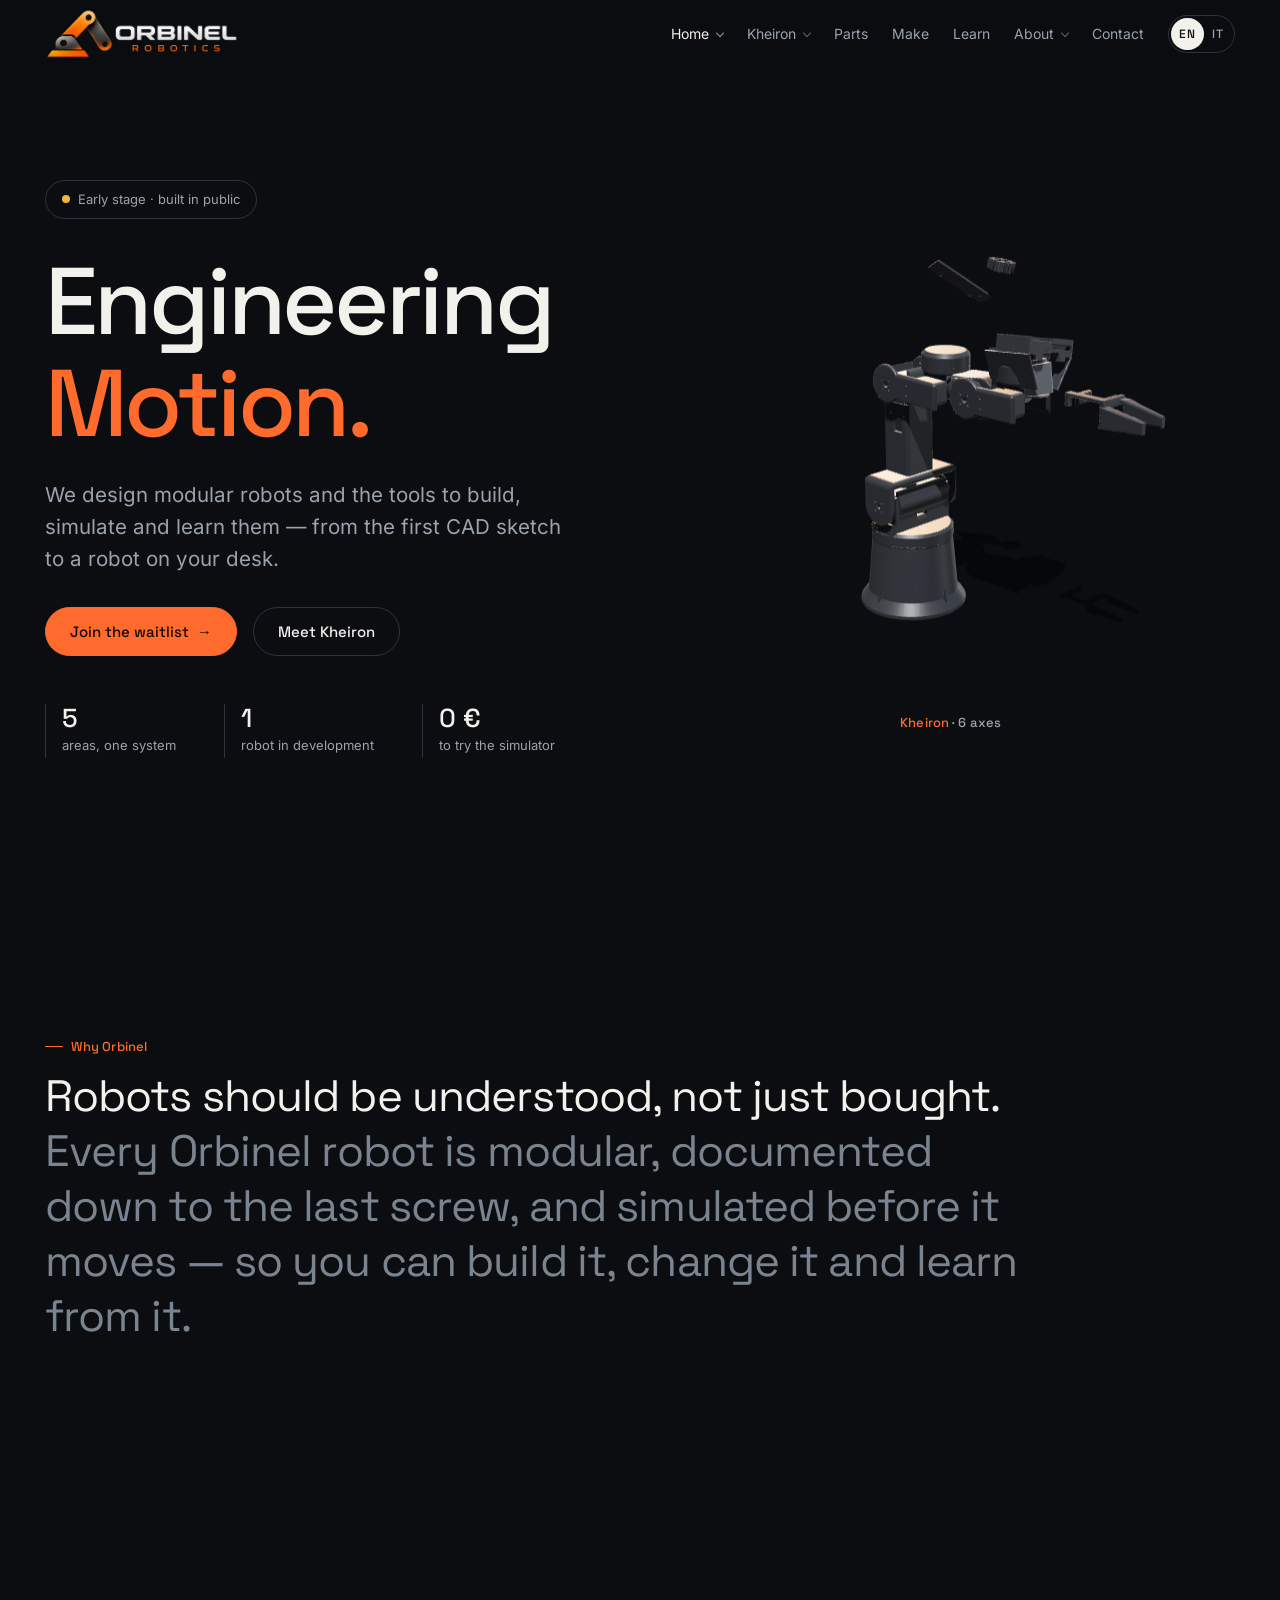
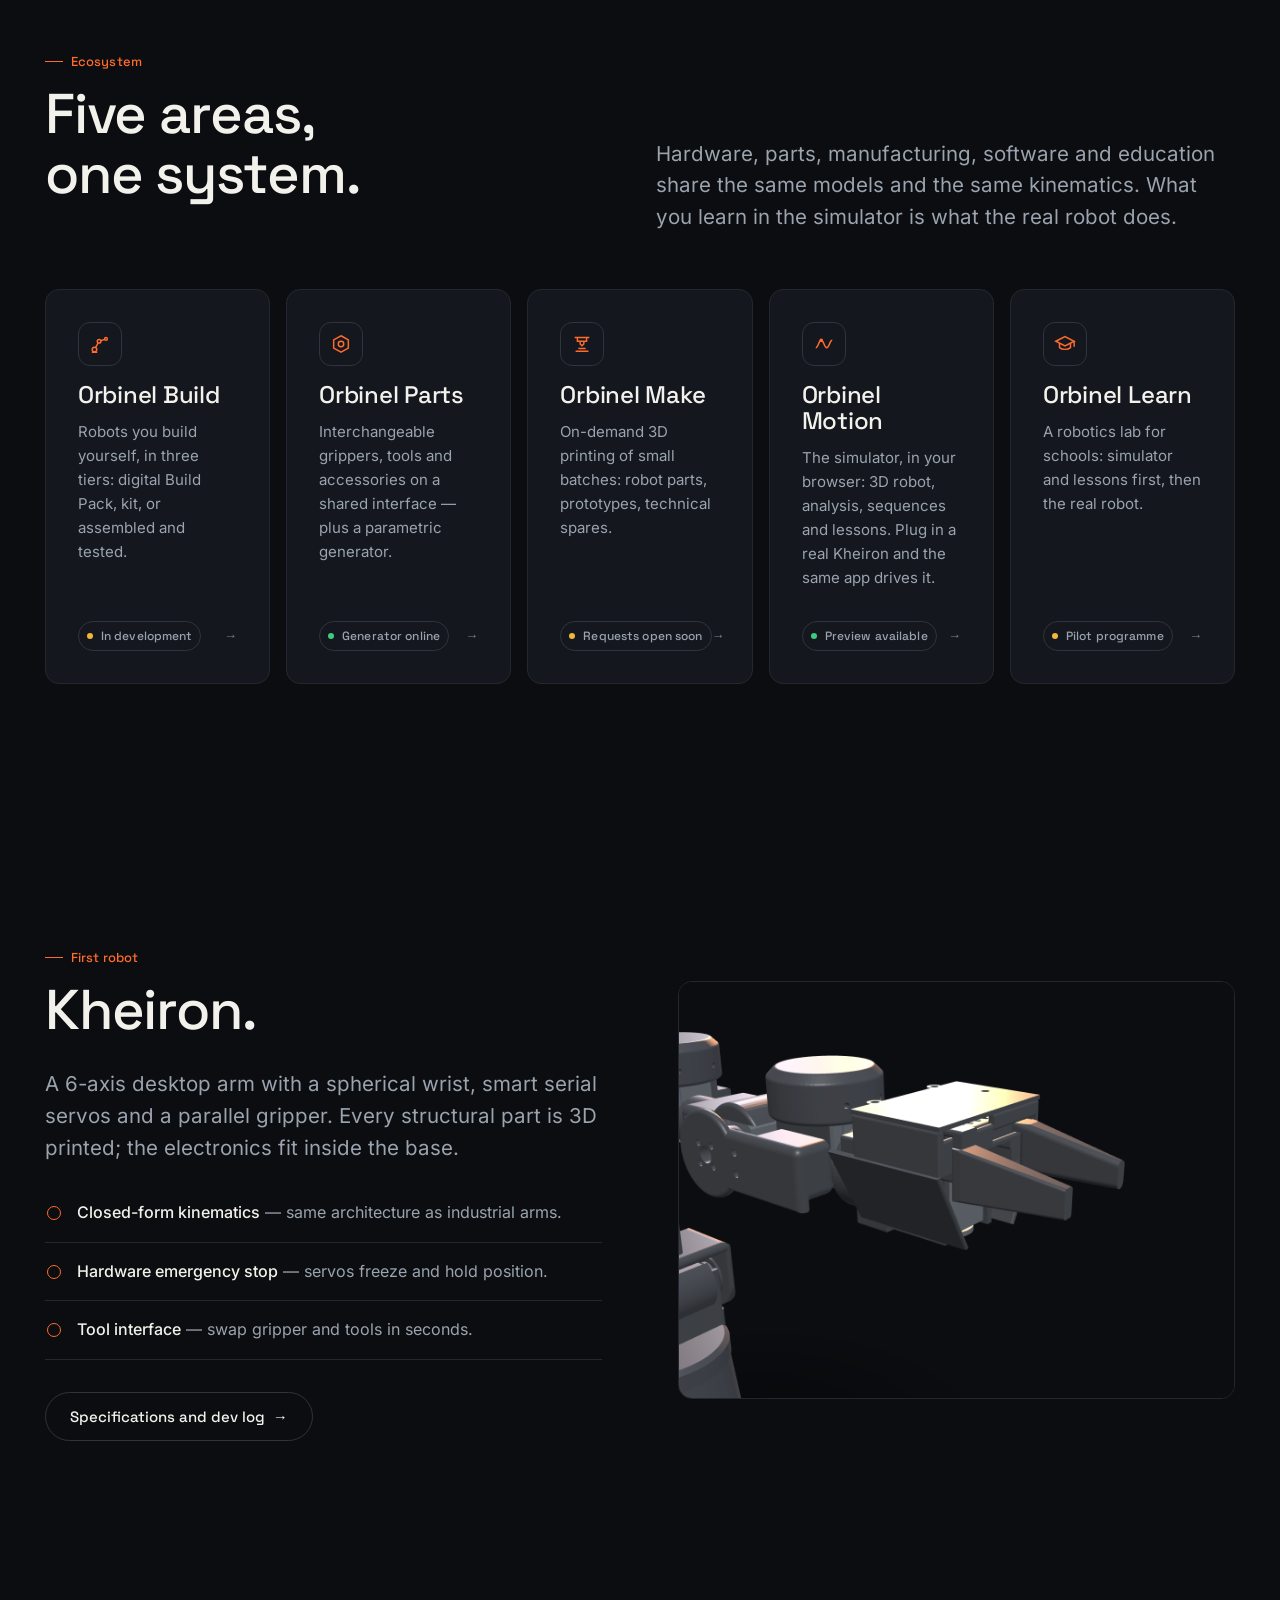
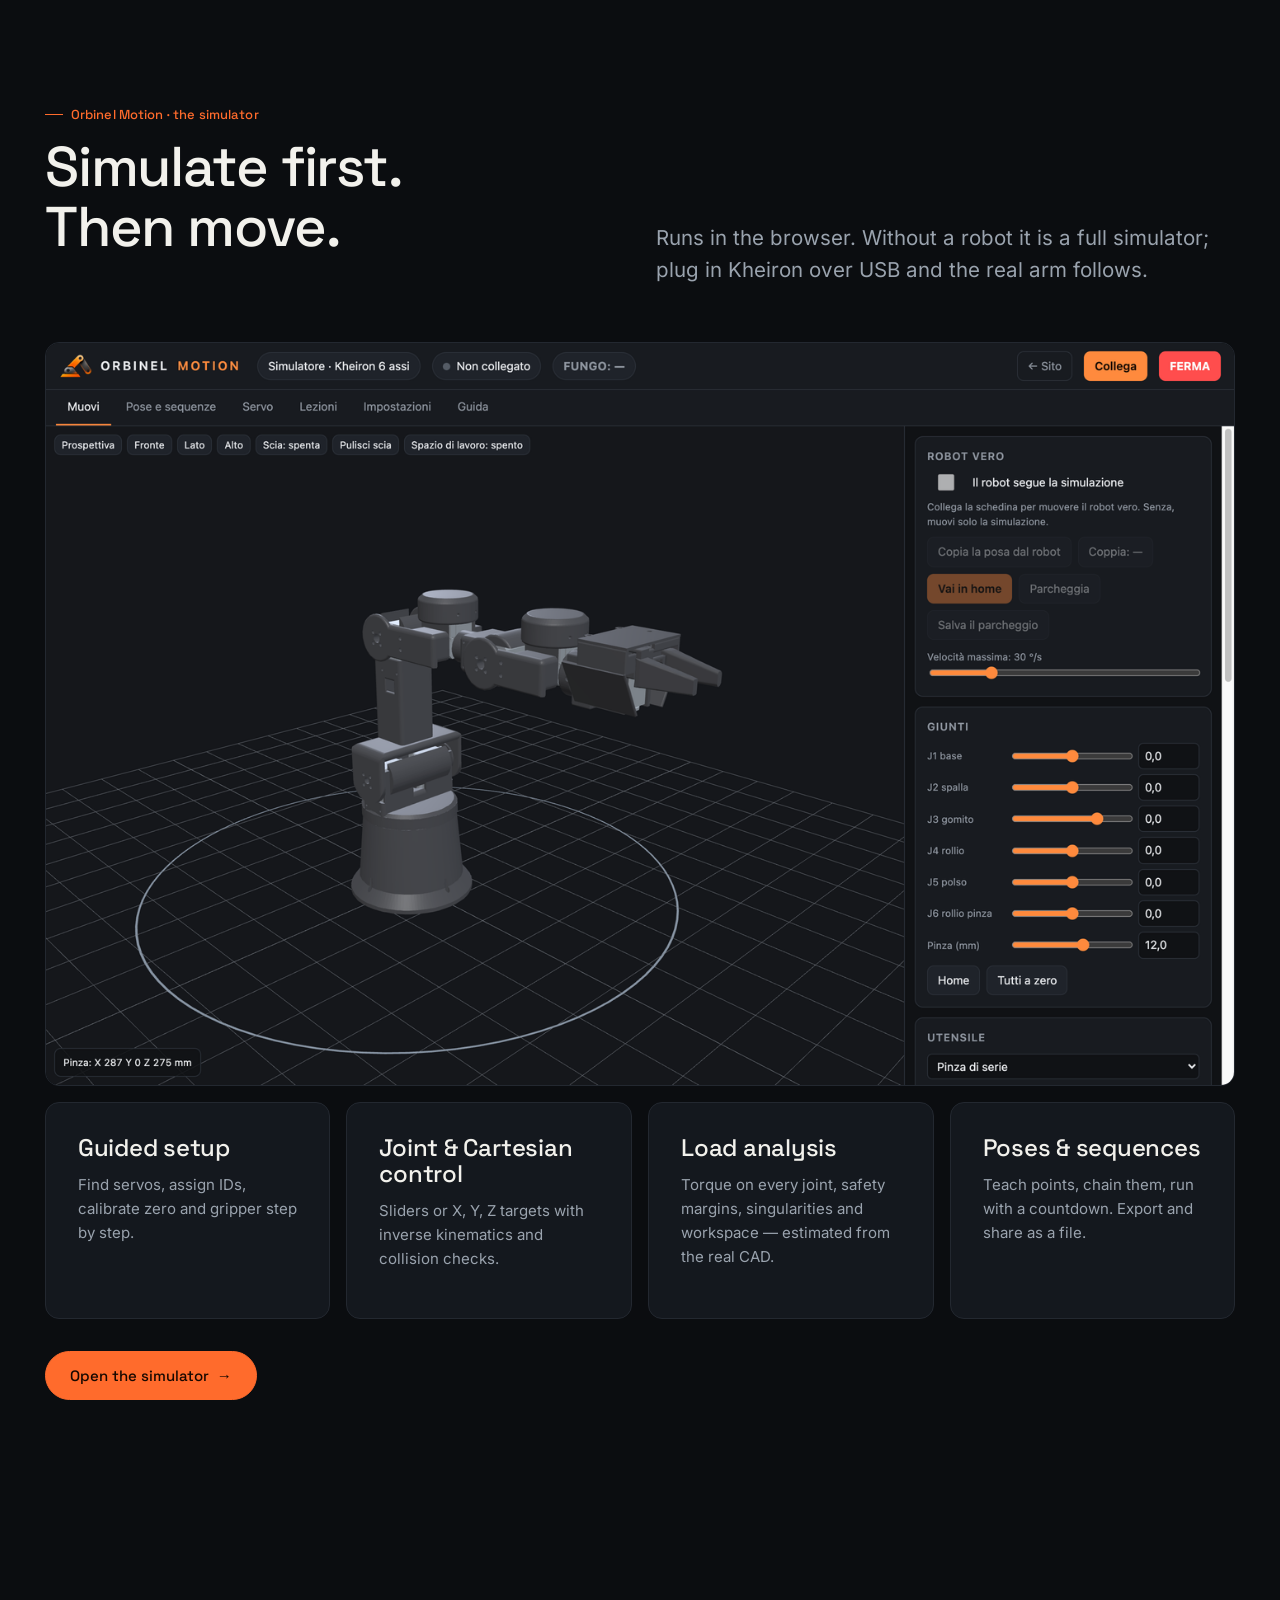
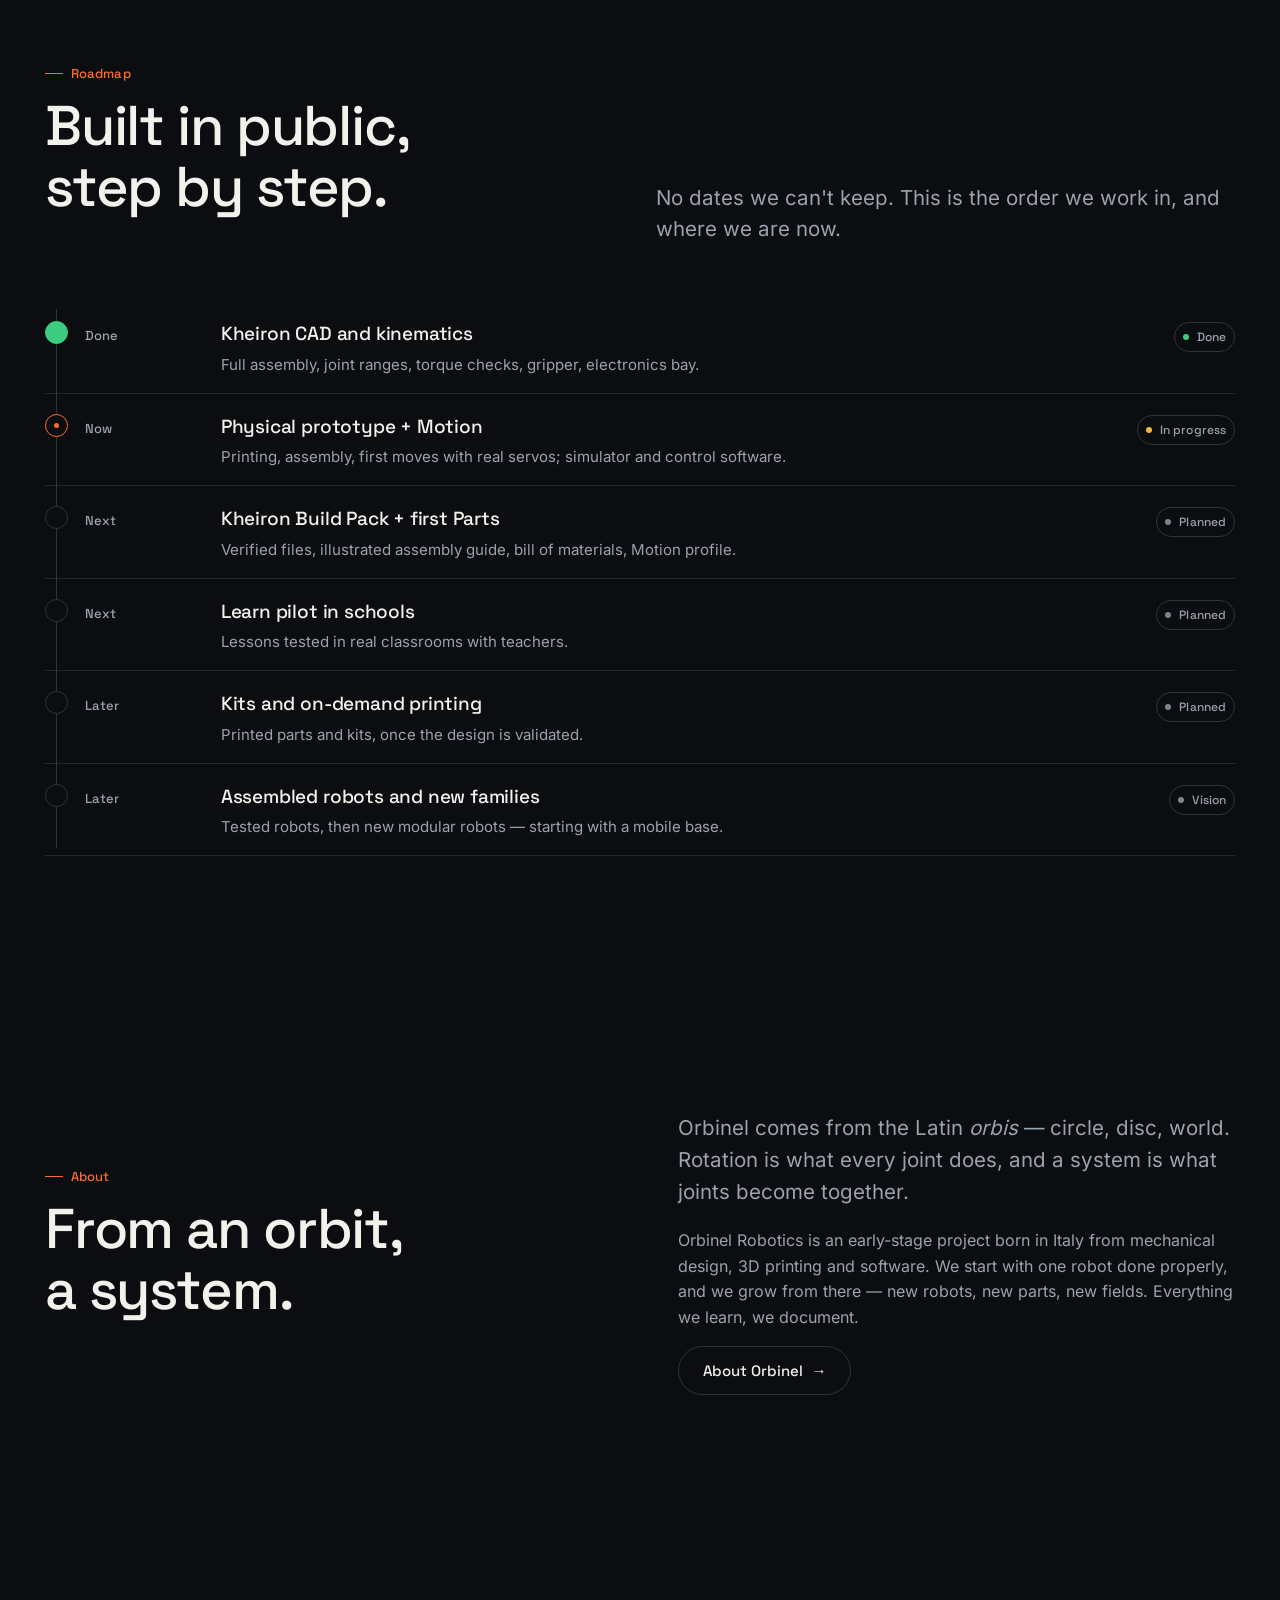
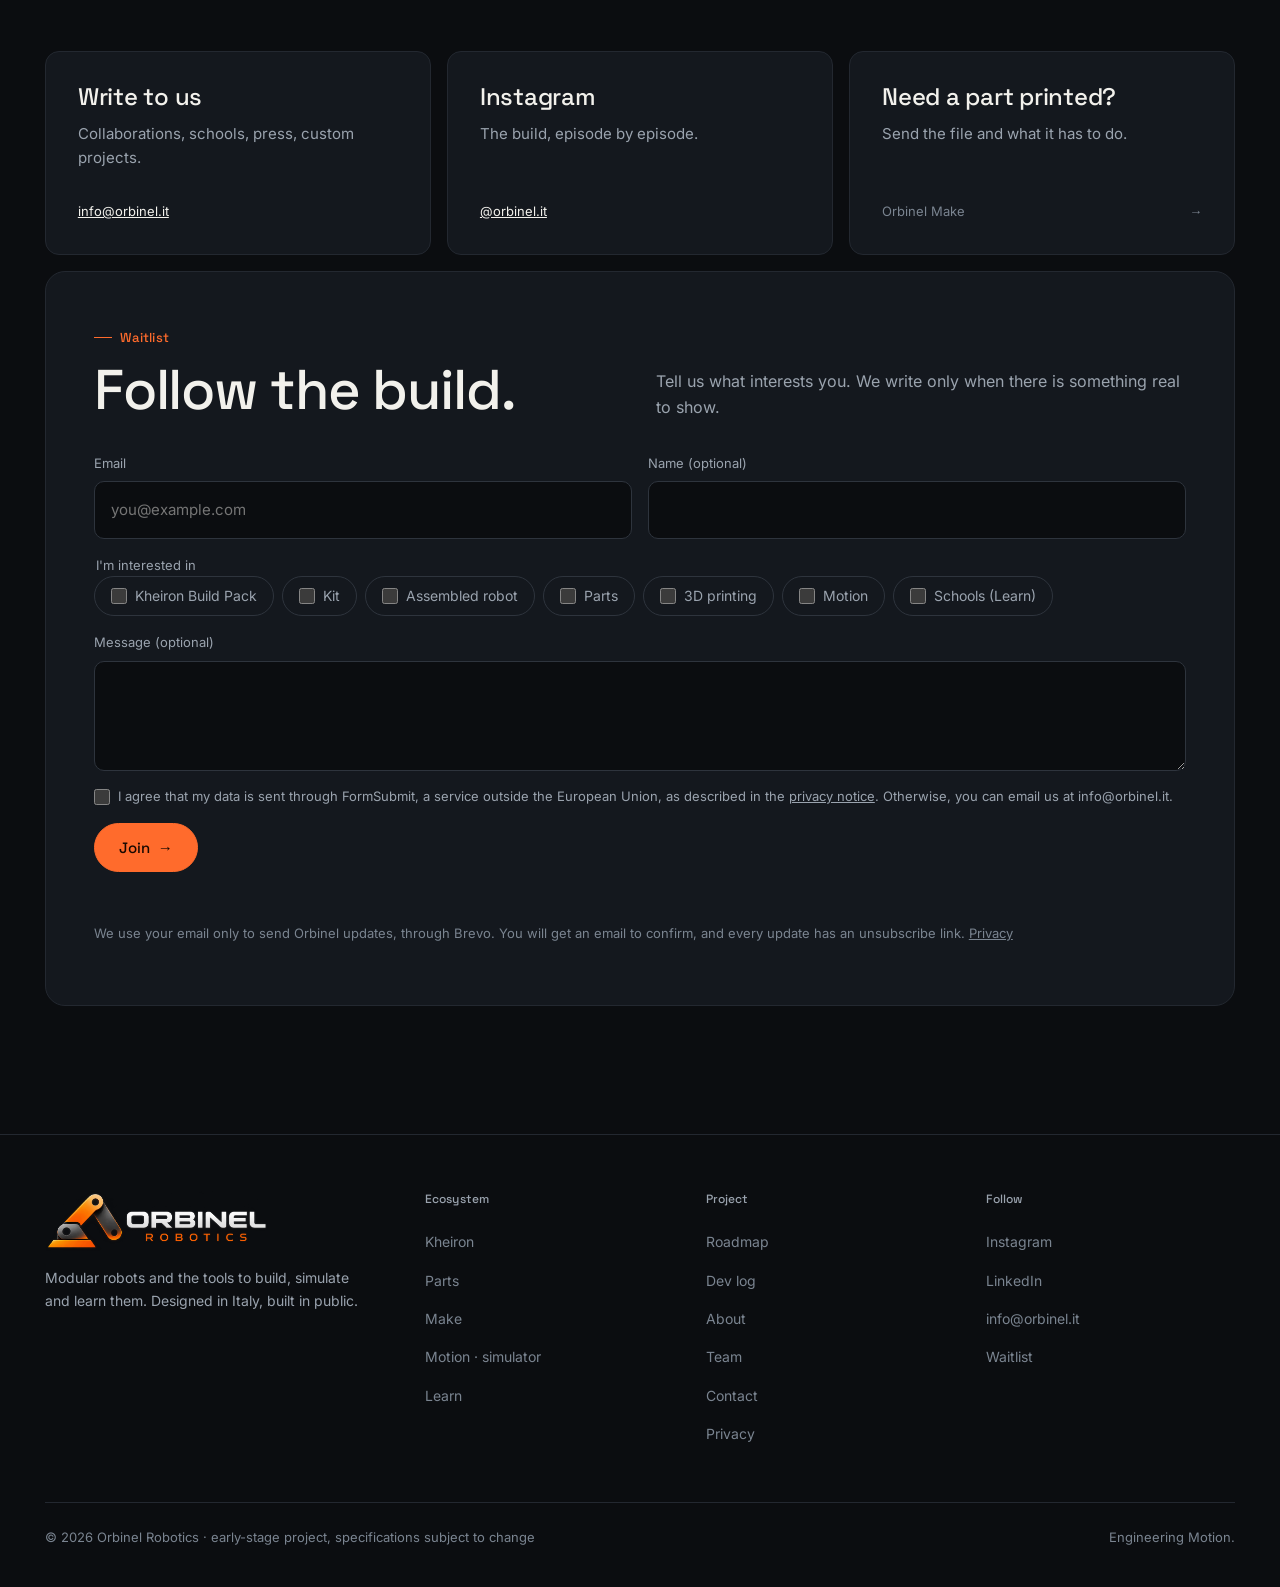
==== commit 460f40ba: "Kheiron: racconto a scorrimento con esploso; Team nel menu" ====
--- a/index.html
+++ b/index.html
@@ -18,7 +18,7 @@
 <link rel="preload" href="fonts/space-grotesk-latin-500-normal.woff2" as="font" type="font/woff2" crossorigin>
 <!-- i pezzi del robot partono subito, insieme alla pagina: sono il file più pesante della scena 3D -->
 <link rel="preload" href="motion/robot/kheiron/stl/pacchetto.bin" as="fetch" crossorigin>
-<link rel="stylesheet" href="css/stile.css?v=790a06c6">
+<link rel="stylesheet" href="css/stile.css?v=683fef90">
 <!-- dati strutturati: nome del sito e profili ufficiali, per il riquadro del marchio su Google -->
 <script type="application/ld+json">
 {
@@ -76,7 +76,7 @@
       <a href="parts.html"><span lang="en">Parts</span><span lang="it">Parts</span></a>
       <a href="make.html"><span lang="en">Make</span><span lang="it">Make</span></a>
       <a href="learn.html"><span lang="en">Learn</span><span lang="it">Learn</span></a>
-      <a href="chi-siamo.html"><span lang="en">About</span><span lang="it">Chi siamo</span></a>
+      <div class="menu-voce"><a href="chi-siamo.html"><span lang="en">About</span><span lang="it">Chi siamo</span></a><div class="tendina"><a href="squadra.html">Team</a></div></div>
       <a href="contatti.html"><span lang="en">Contact</span><span lang="it">Contatti</span></a>
       <div class="lingua" role="group" aria-label="Language"><button type="button" data-lingua="en">EN</button><button type="button" data-lingua="it">IT</button></div>
     </nav>
--- a/css/stile.css
+++ b/css/stile.css
@@ -294,3 +294,72 @@
 @media (min-width: 2200px) { html { zoom: 1.4; } }
 @media (min-width: 2800px) { html { zoom: 1.75; } }
 @media (min-width: 3400px) { html { zoom: 2.1; } }
+
+/* Pagina Kheiron: racconto a scorrimento. Il palco (scena 3D, etichette, indice) resta fermo
+   mentre i passi scorrono sopra; js/racconto.js lega la scena allo scorrimento. */
+.racconto { position: relative; }
+.racconto-palco { position: sticky; top: 0; height: 100svh; margin-bottom: -100svh; overflow: hidden; opacity: calc(1 - var(--uscita, 0)); transform: scale(calc(1 - var(--uscita, 0) * 0.04)); }
+.racconto-scena { position: absolute; inset: 0; }
+.racconto-scena canvas { width: 100% !important; height: 100% !important; }
+.racconto-riserva { position: absolute; right: 4%; top: 50%; width: min(56%, 760px); transform: translateY(-50%); transition: opacity .8s var(--ease-out); }
+.racconto.pronto .racconto-riserva { opacity: 0; pointer-events: none; }
+.racconto-scena .caricando { position: absolute; right: 32px; bottom: 24px; inset: auto 32px 24px auto; color: var(--tenue2); font-size: 13px; font-variant-numeric: tabular-nums; }
+.racconto-passi { position: relative; z-index: 1; pointer-events: none; }
+.passo { min-height: 100svh; display: flex; align-items: center; padding: 96px 0; }
+.passo .testo { max-width: 480px; pointer-events: auto; }
+.passo h2 { font-size: clamp(32px, 4vw, 48px); }
+.passo .dati-rapidi { margin-top: 32px; display: grid; grid-template-columns: repeat(3, minmax(0, 1fr)); gap: 16px; }
+.passo .dati-rapidi b { font-size: 20px; font-variant-numeric: tabular-nums; white-space: nowrap; }
+.passo .scendi { margin-top: 48px; font-size: 13px; color: var(--tenue2); display: flex; align-items: center; gap: 8px; }
+.passo .scendi::before { content: ""; width: 1px; height: 24px; background: var(--linea2); }
+
+/* testo dei passi: entra dal basso quando il passo arriva al centro, esce svanendo */
+.racconto.animato .passo .testo > * { opacity: 0; transform: translateY(24px); transition: opacity .35s ease, transform .35s ease; }
+.racconto.animato .passo.attivo .testo > * { opacity: 1; transform: none; transition: opacity .8s var(--ease-out), transform 1s var(--ease-out); }
+.racconto.animato .passo.attivo .testo > :nth-child(2) { transition-delay: 60ms; }
+.racconto.animato .passo.attivo .testo > :nth-child(3) { transition-delay: 120ms; }
+.racconto.animato .passo.attivo .testo > :nth-child(4) { transition-delay: 180ms; }
+.racconto.animato .passo.attivo .testo > :nth-child(5) { transition-delay: 240ms; }
+.racconto.animato .passo.attivo .testo > :nth-child(6) { transition-delay: 300ms; }
+
+/* etichette tecniche: un punto sul pezzo, una linea sottile, il nome */
+.racconto-etichette { position: absolute; inset: 0; pointer-events: none; }
+.etichetta3d { position: absolute; left: 0; top: 0; opacity: 0; will-change: transform, opacity; font: 500 12px/1.2 var(--font-titoli); color: var(--testo); white-space: nowrap; }
+.etichetta3d i { position: absolute; left: -3px; top: -3px; width: 6px; height: 6px; border-radius: 50%; background: var(--arancio); }
+.etichetta3d::before { content: ""; position: absolute; background: var(--tenue2); }
+.etichetta3d > span { position: absolute; padding: 4px 8px; border: 1px solid var(--linea2); border-radius: 6px; background: rgba(11, 13, 16, .82); }
+.etichetta3d.sx::before { left: -43px; top: 0; width: 40px; height: 1px; }
+.etichetta3d.sx > span { right: 43px; transform: translateY(-50%); }
+.etichetta3d.dx::before { left: 3px; top: 0; width: 40px; height: 1px; }
+.etichetta3d.dx > span { left: 43px; transform: translateY(-50%); }
+.etichetta3d.su::before { left: 0; top: -43px; width: 1px; height: 40px; }
+.etichetta3d.su > span { bottom: 43px; left: 0; transform: translateX(-50%); }
+.etichetta3d.giu::before { left: 0; top: 3px; width: 1px; height: 40px; }
+.etichetta3d.giu > span { top: 43px; left: 0; transform: translateX(-50%); }
+
+/* indice dei passi, con la linea di avanzamento */
+.racconto-indice { position: absolute; right: 32px; top: 50%; transform: translateY(-50%); z-index: 2; list-style: none; margin: 0; padding: 0 0 0 16px; display: grid; gap: 8px; border-left: 1px solid var(--linea); }
+.racconto-indice::before { content: ""; position: absolute; left: -1px; top: 0; width: 1px; height: calc(var(--avanzamento, 0) * 100%); background: var(--arancio); }
+.racconto-indice a { display: flex; gap: 8px; font-size: 12px; color: var(--tenue2); text-decoration: none; transition: color .3s ease; }
+.racconto-indice a b { font-weight: 500; font-variant-numeric: tabular-nums; }
+.racconto-indice a:hover, .racconto-indice a.attivo { color: var(--testo); }
+
+@media (max-width: 900px) {
+  .racconto-indice { display: none; }
+  .racconto-riserva { right: 50%; top: 32%; width: 88%; transform: translate(50%, -50%); }
+  .passo { align-items: flex-end; padding: 0 0 16px; }
+  .passo .testo { max-width: none; padding: 24px; border: 1px solid var(--linea); border-radius: var(--r); background: rgba(11, 13, 16, .88); backdrop-filter: blur(8px); -webkit-backdrop-filter: blur(8px); }
+  .passo h1 { font-size: 48px; margin-bottom: 16px; }
+  .passo h2 { font-size: 30px; }
+  .passo .grande { font-size: 16px; }
+  .passo .stato { margin-bottom: 16px; }
+  .passo .dati-rapidi { margin-top: 16px; gap: 16px; }
+  .passo .dati-rapidi b { font-size: 18px; }
+  .passo .dati-rapidi span { font-size: 12px; line-height: 1.4; }
+  .passo .dati-rapidi div { padding-left: 8px; }
+  .passo .scendi { display: none; }
+  .etichetta3d { font-size: 11px; }
+}
+@media (prefers-reduced-motion: reduce) {
+  .racconto.animato .passo .testo > *, .racconto.animato .passo.attivo .testo > * { transform: none; transition: opacity .2s linear; }
+}
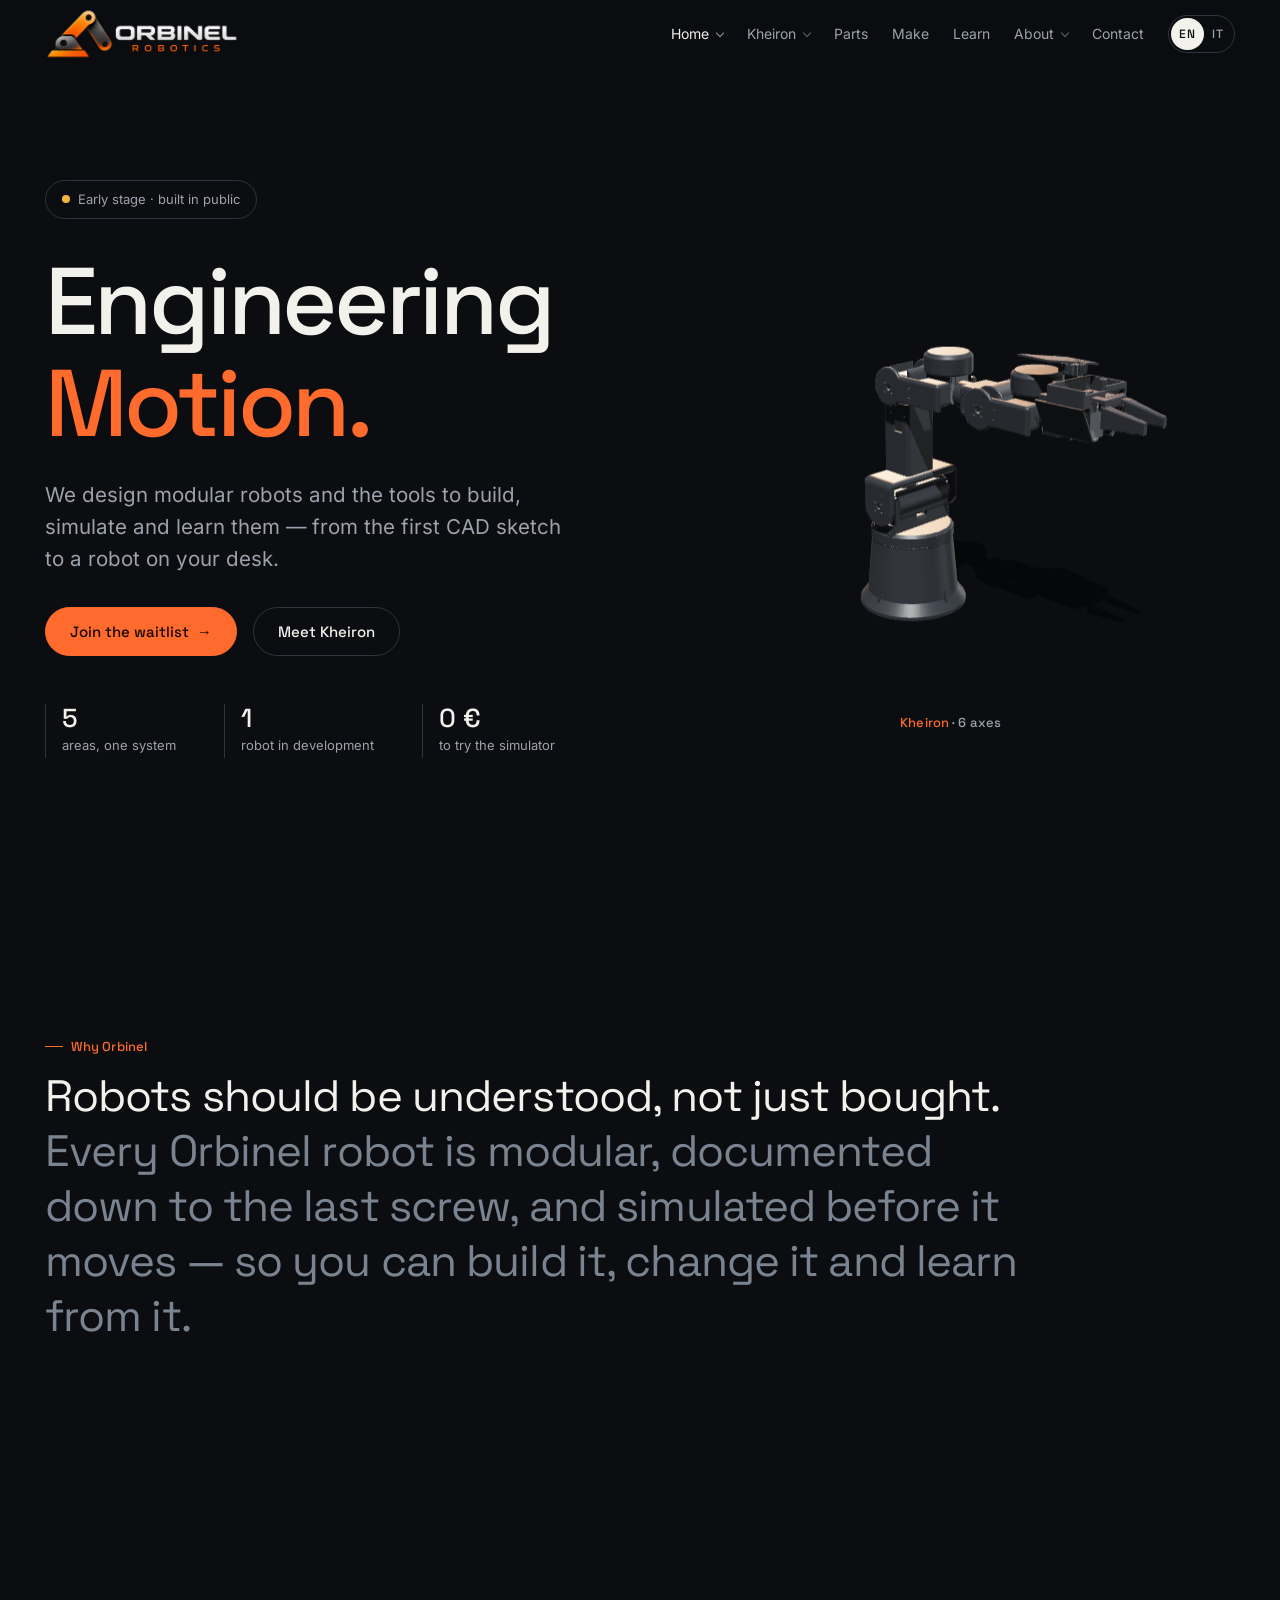
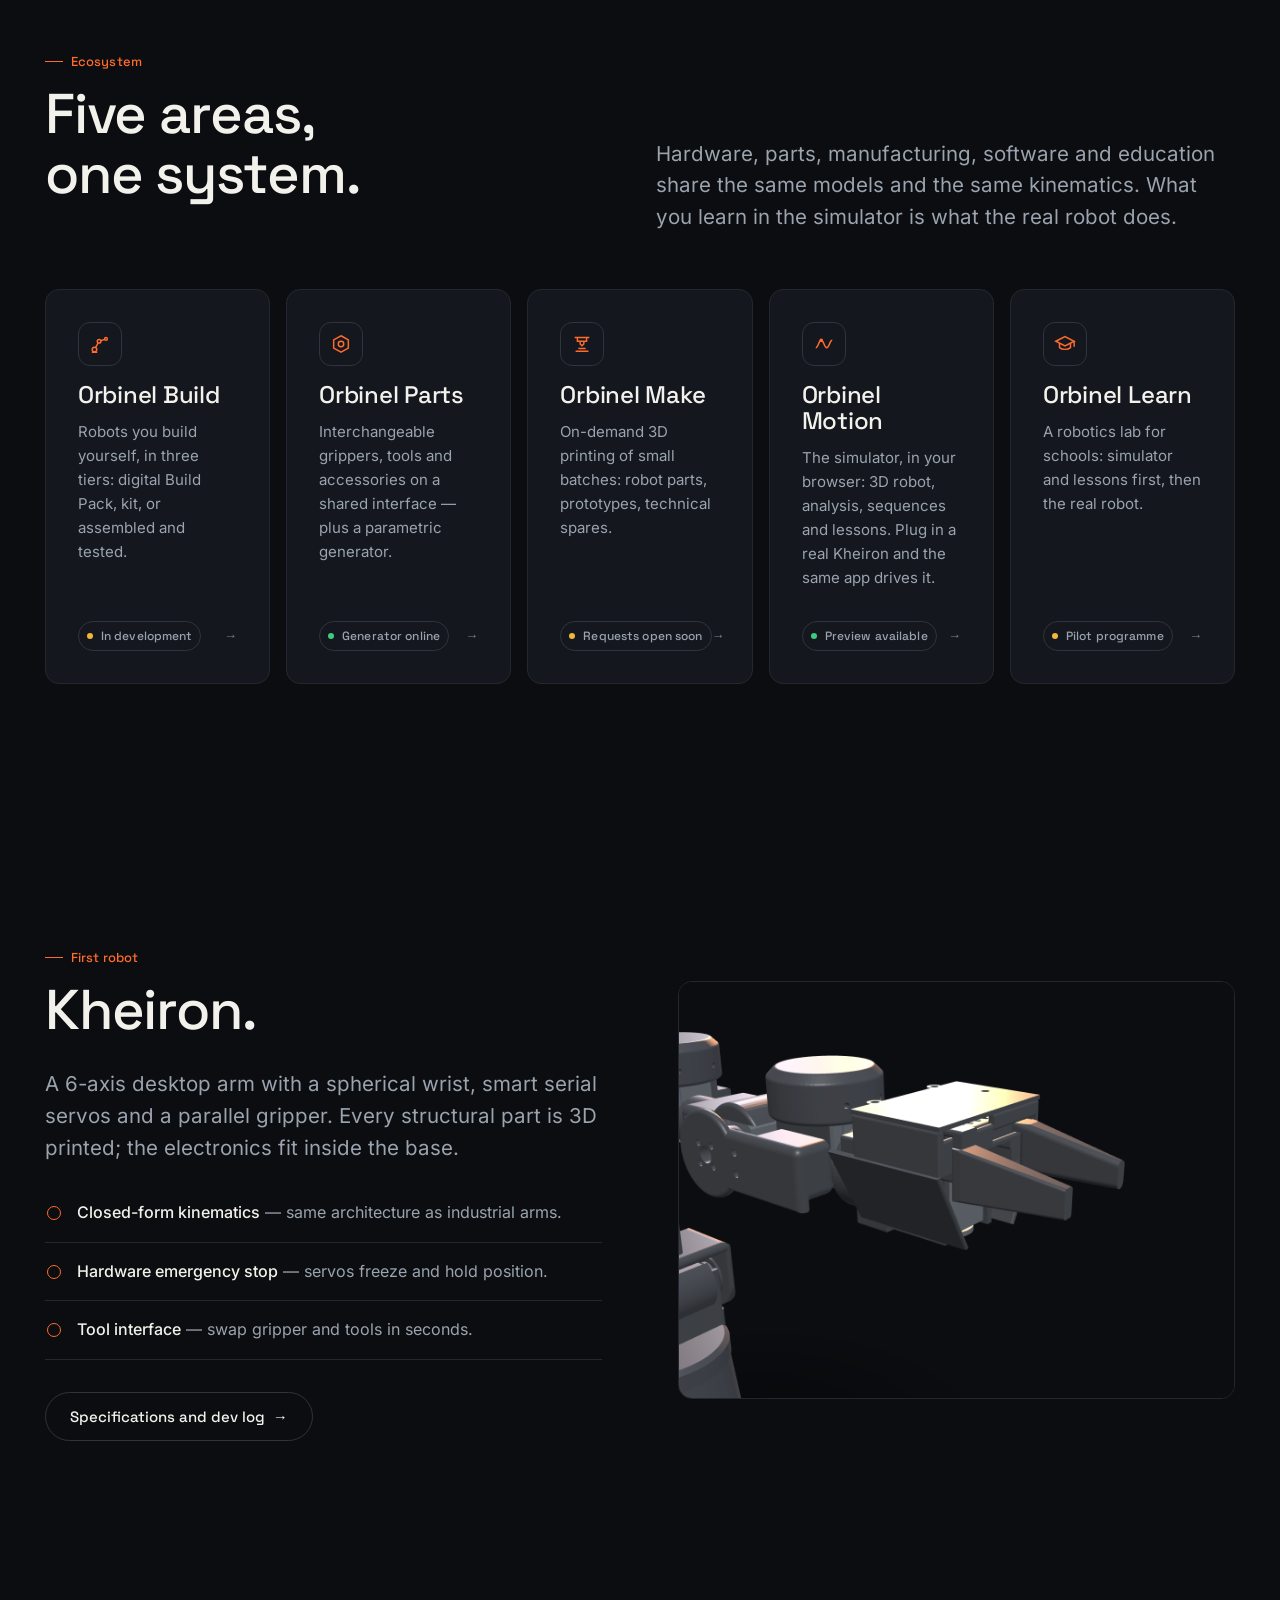
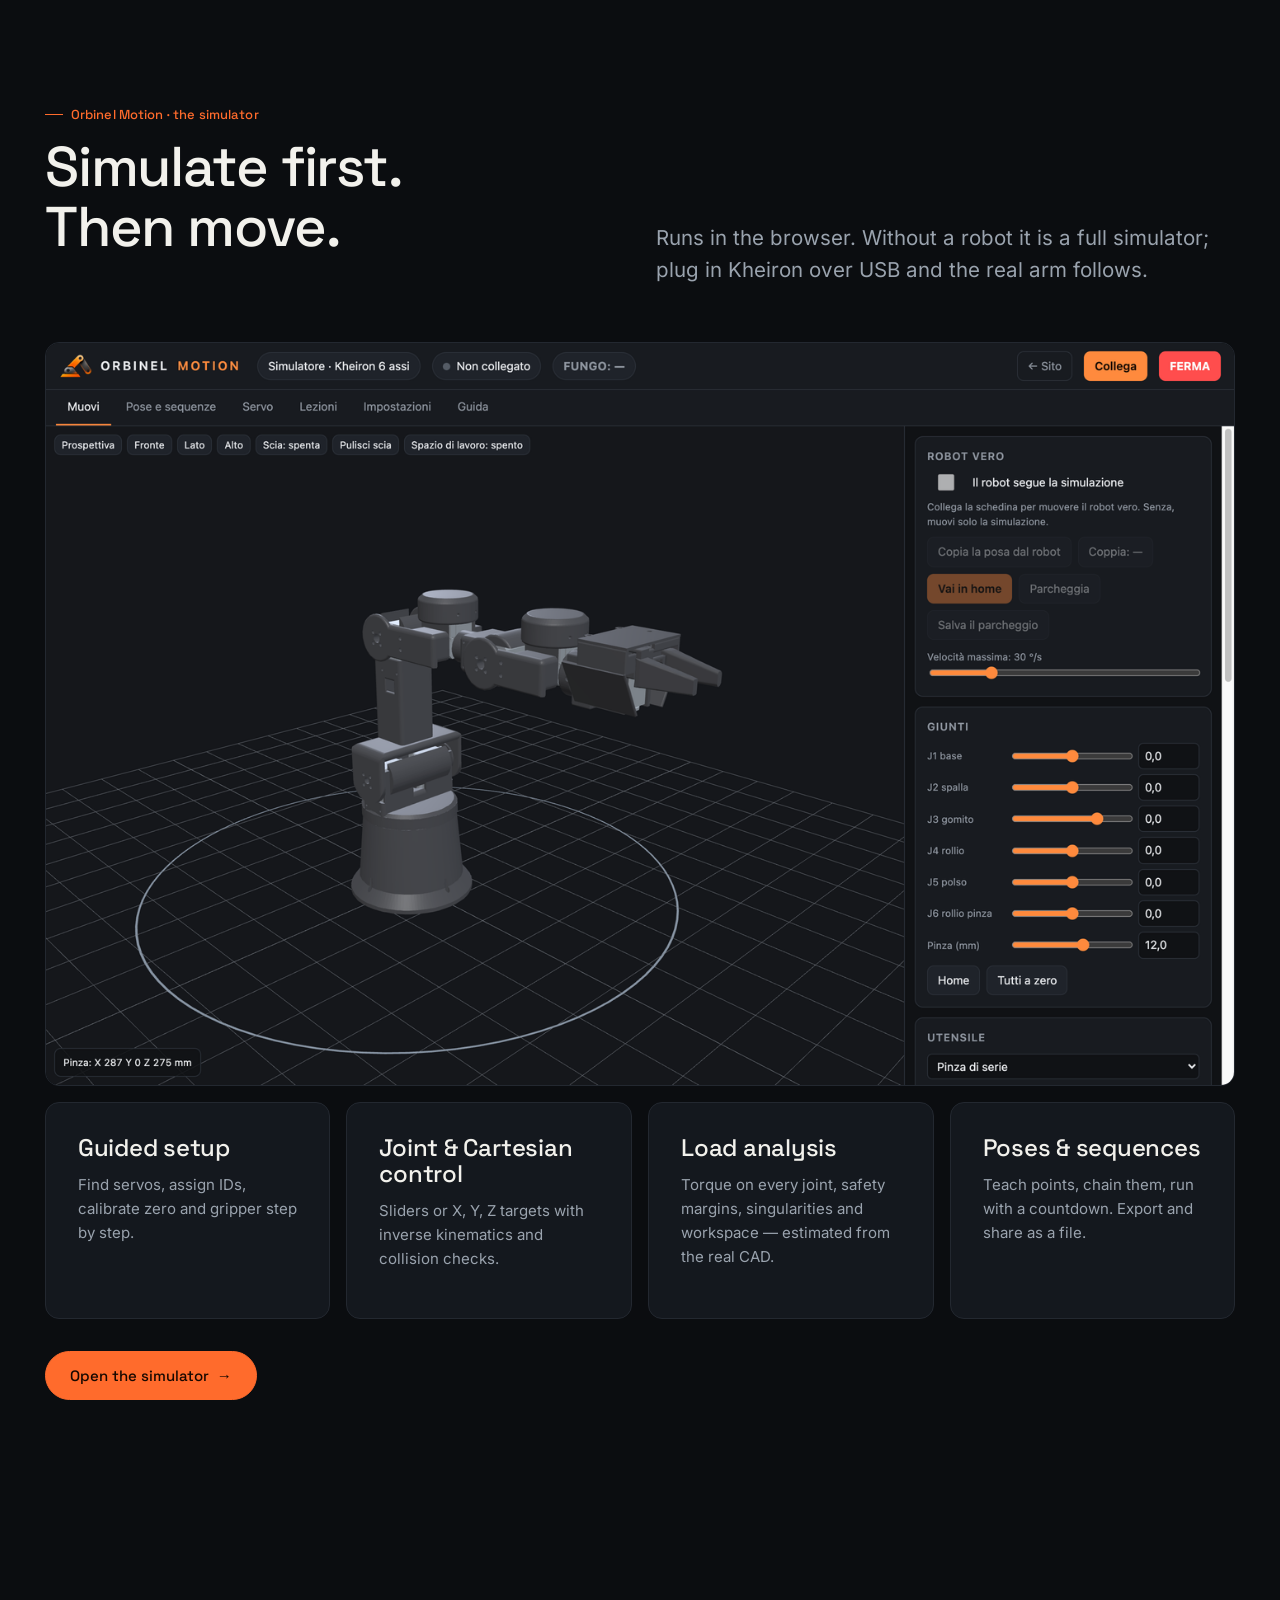
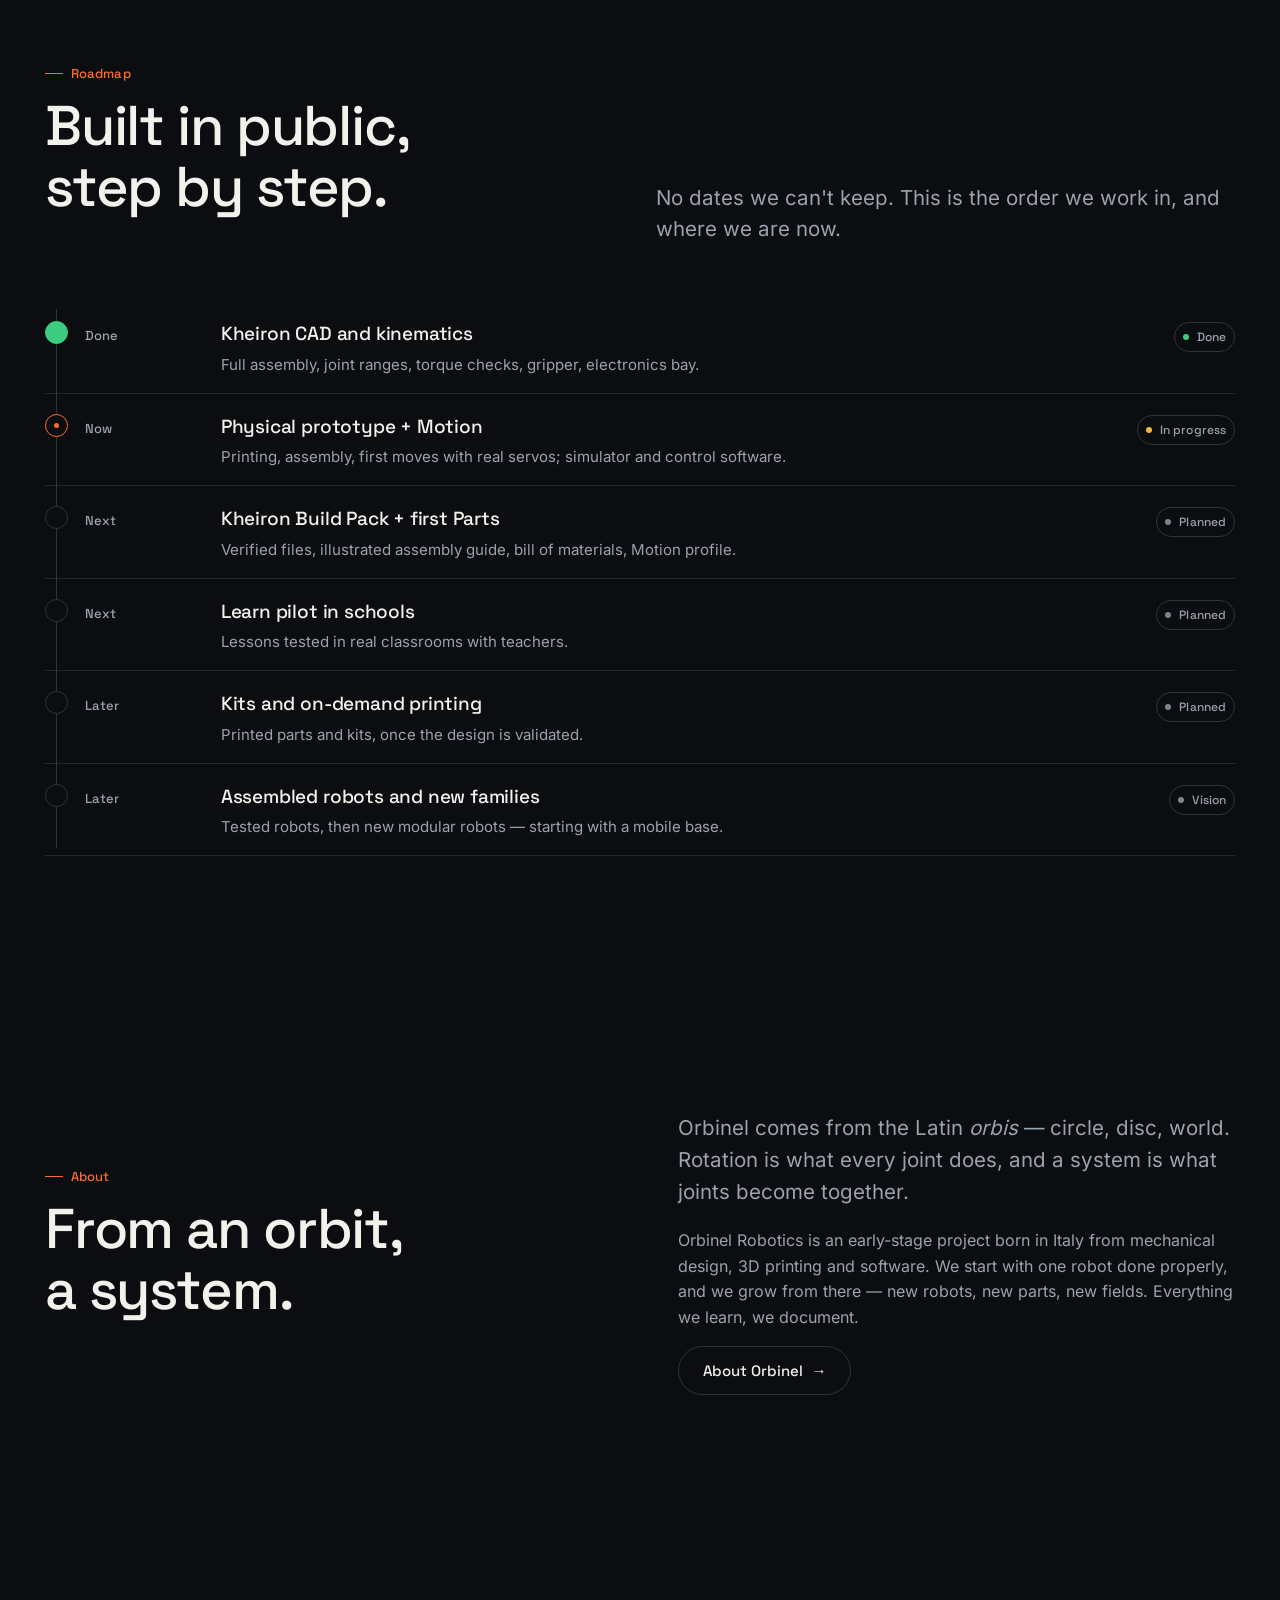
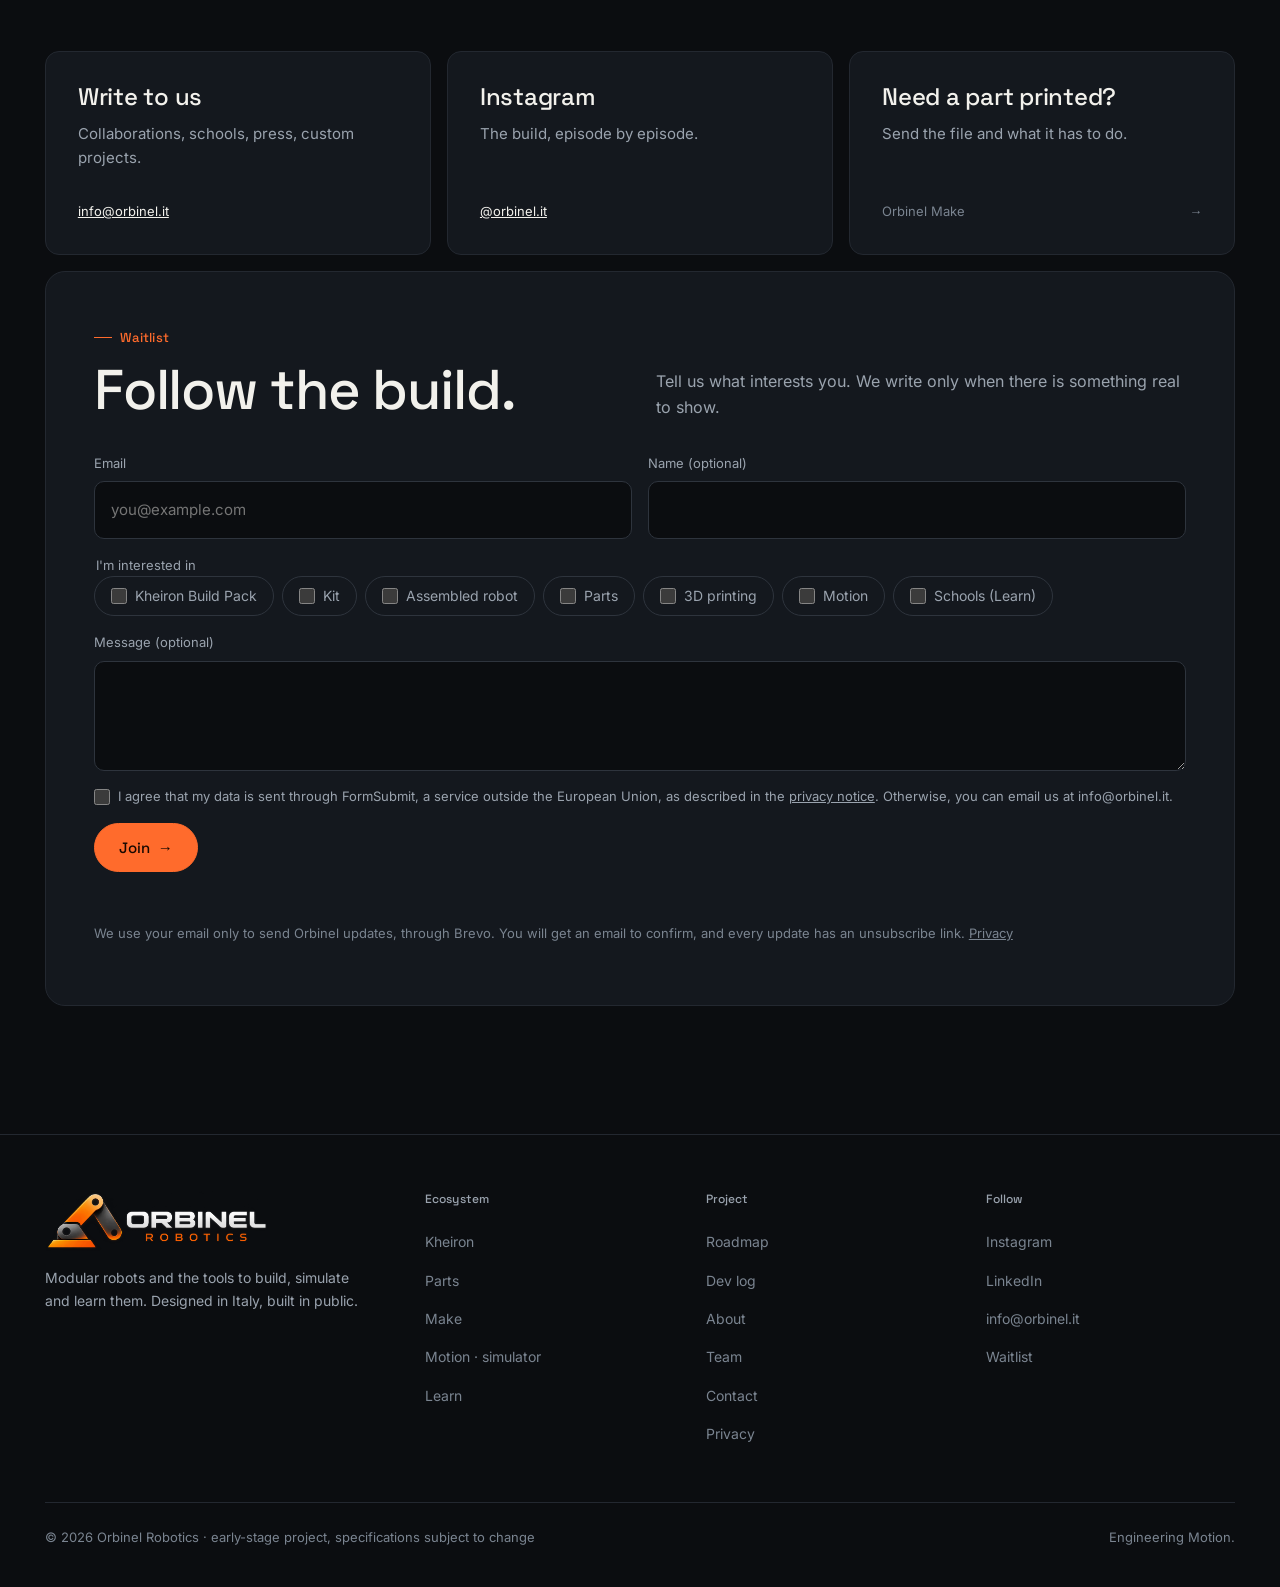
==== commit 081322de: "Kheiron da telefono: il robot sta sopra il testo" ====
--- a/index.html
+++ b/index.html
@@ -18,7 +18,7 @@
 <link rel="preload" href="fonts/space-grotesk-latin-500-normal.woff2" as="font" type="font/woff2" crossorigin>
 <!-- i pezzi del robot partono subito, insieme alla pagina: sono il file più pesante della scena 3D -->
 <link rel="preload" href="motion/robot/kheiron/stl/pacchetto.bin" as="fetch" crossorigin>
-<link rel="stylesheet" href="css/stile.css?v=683fef90">
+<link rel="stylesheet" href="css/stile.css?v=472c4785">
 <!-- dati strutturati: nome del sito e profili ufficiali, per il riquadro del marchio su Google -->
 <script type="application/ld+json">
 {
--- a/css/stile.css
+++ b/css/stile.css
@@ -310,6 +310,7 @@
 .passo h2 { font-size: clamp(32px, 4vw, 48px); }
 .passo .dati-rapidi { margin-top: 32px; display: grid; grid-template-columns: repeat(3, minmax(0, 1fr)); gap: 16px; }
 .passo .dati-rapidi b { font-size: 20px; font-variant-numeric: tabular-nums; white-space: nowrap; }
+.passo .dati-rapidi + .pulsanti { margin-top: 32px; }
 .passo .scendi { margin-top: 48px; font-size: 13px; color: var(--tenue2); display: flex; align-items: center; gap: 8px; }
 .passo .scendi::before { content: ""; width: 1px; height: 24px; background: var(--linea2); }
 
@@ -346,18 +347,21 @@
 
 @media (max-width: 900px) {
   .racconto-indice { display: none; }
-  .racconto-riserva { right: 50%; top: 32%; width: 88%; transform: translate(50%, -50%); }
+  .racconto-riserva { right: 50%; top: 28%; width: 88%; transform: translate(50%, -50%); }
   .passo { align-items: flex-end; padding: 0 0 16px; }
-  .passo .testo { max-width: none; padding: 24px; border: 1px solid var(--linea); border-radius: var(--r); background: rgba(11, 13, 16, .88); backdrop-filter: blur(8px); -webkit-backdrop-filter: blur(8px); }
-  .passo h1 { font-size: 48px; margin-bottom: 16px; }
-  .passo h2 { font-size: 30px; }
-  .passo .grande { font-size: 16px; }
-  .passo .stato { margin-bottom: 16px; }
-  .passo .dati-rapidi { margin-top: 16px; gap: 16px; }
-  .passo .dati-rapidi b { font-size: 18px; }
-  .passo .dati-rapidi span { font-size: 12px; line-height: 1.4; }
+  .passo .testo { max-width: none; padding: 16px; border: 1px solid var(--linea); border-radius: var(--r); background: rgba(11, 13, 16, .9); backdrop-filter: blur(8px); -webkit-backdrop-filter: blur(8px); }
+  .passo .occhiello { margin-bottom: 8px; }
+  .passo h1 { font-size: 40px; margin-bottom: 8px; }
+  .passo h2 { font-size: 24px; margin-bottom: 8px; }
+  .passo h2 br { display: none; }
+  .passo .grande { font-size: 14px; line-height: 1.5; margin: 0; }
+  .passo .stato, .passo .scendi { display: none; }
+  .passo .pulsanti, .passo .dati-rapidi + .pulsanti { margin-top: 16px; gap: 8px; }
+  .passo .pulsanti .pulsante { padding: 8px 16px; font-size: 14px; }
+  .passo .dati-rapidi { margin-top: 16px; gap: 8px; }
+  .passo .dati-rapidi b { font-size: 16px; }
+  .passo .dati-rapidi span { font-size: 11px; line-height: 1.4; }
   .passo .dati-rapidi div { padding-left: 8px; }
-  .passo .scendi { display: none; }
   .etichetta3d { font-size: 11px; }
 }
 @media (prefers-reduced-motion: reduce) {
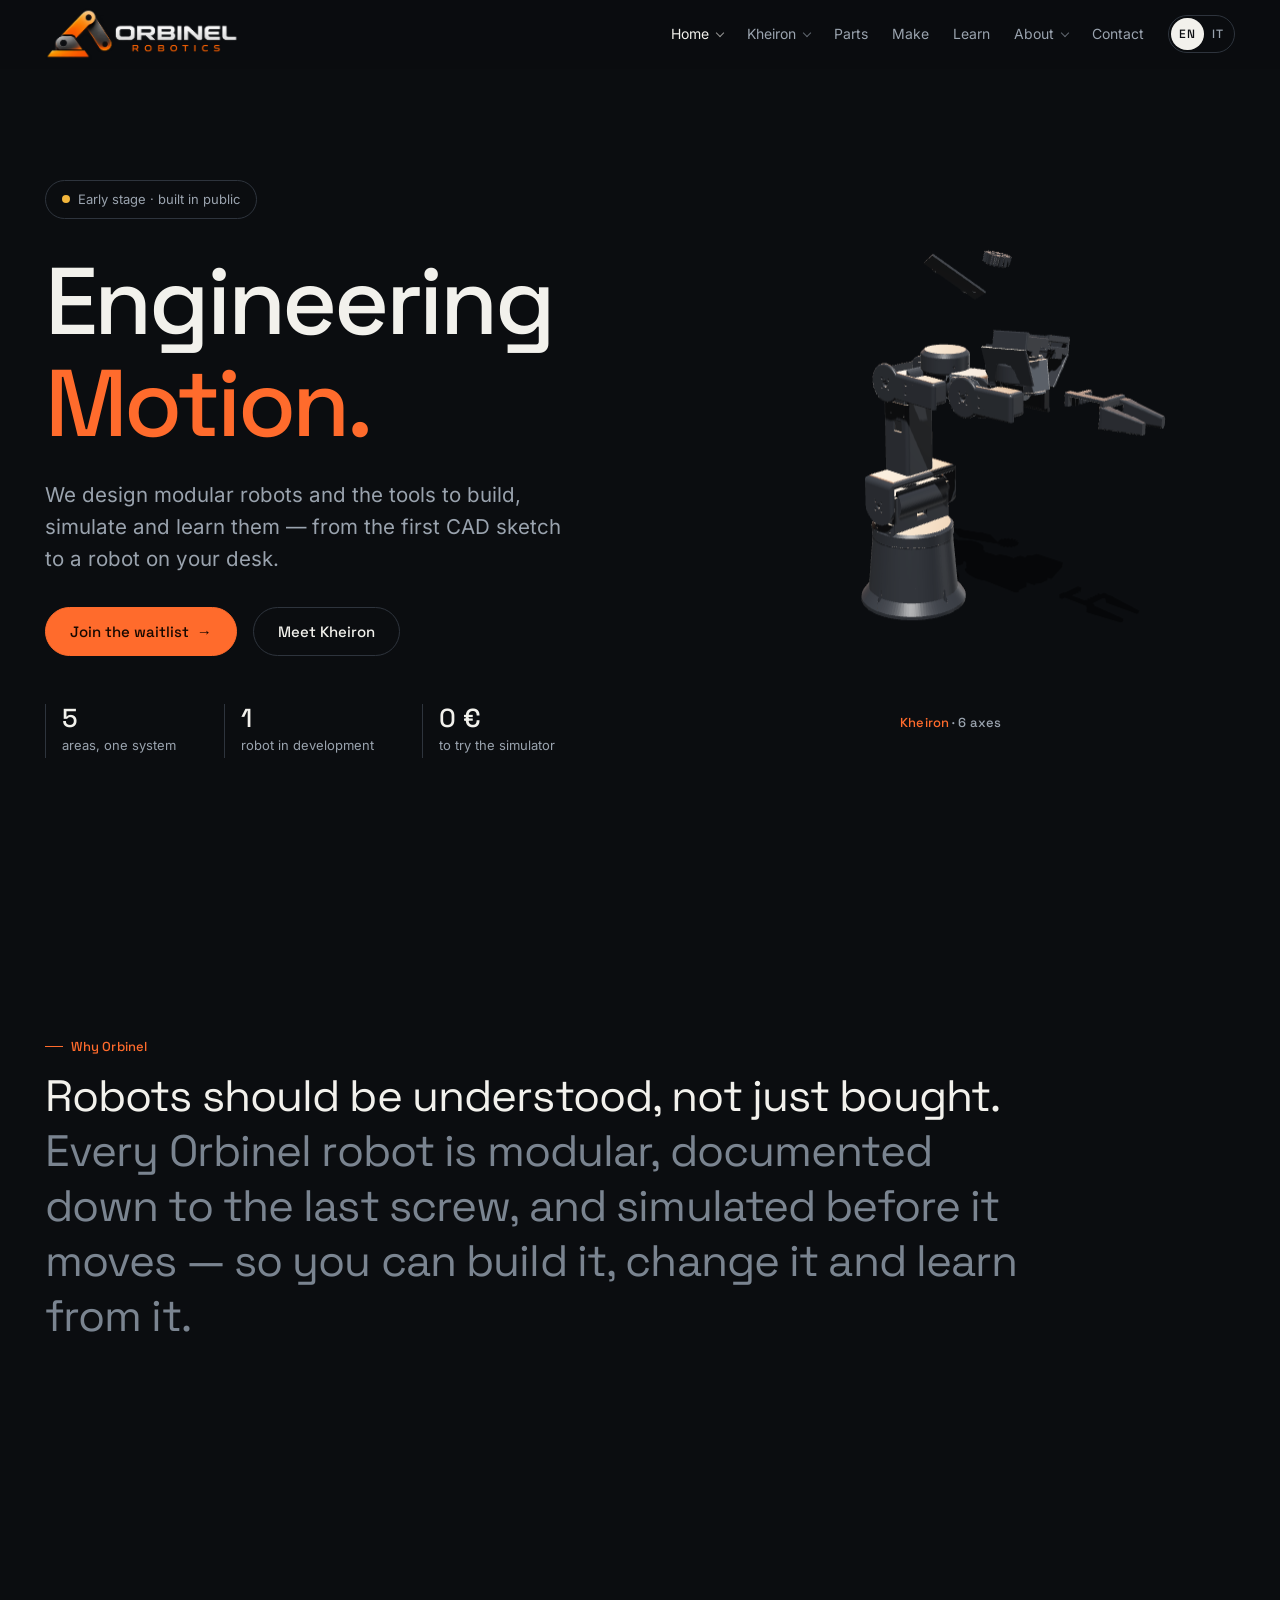
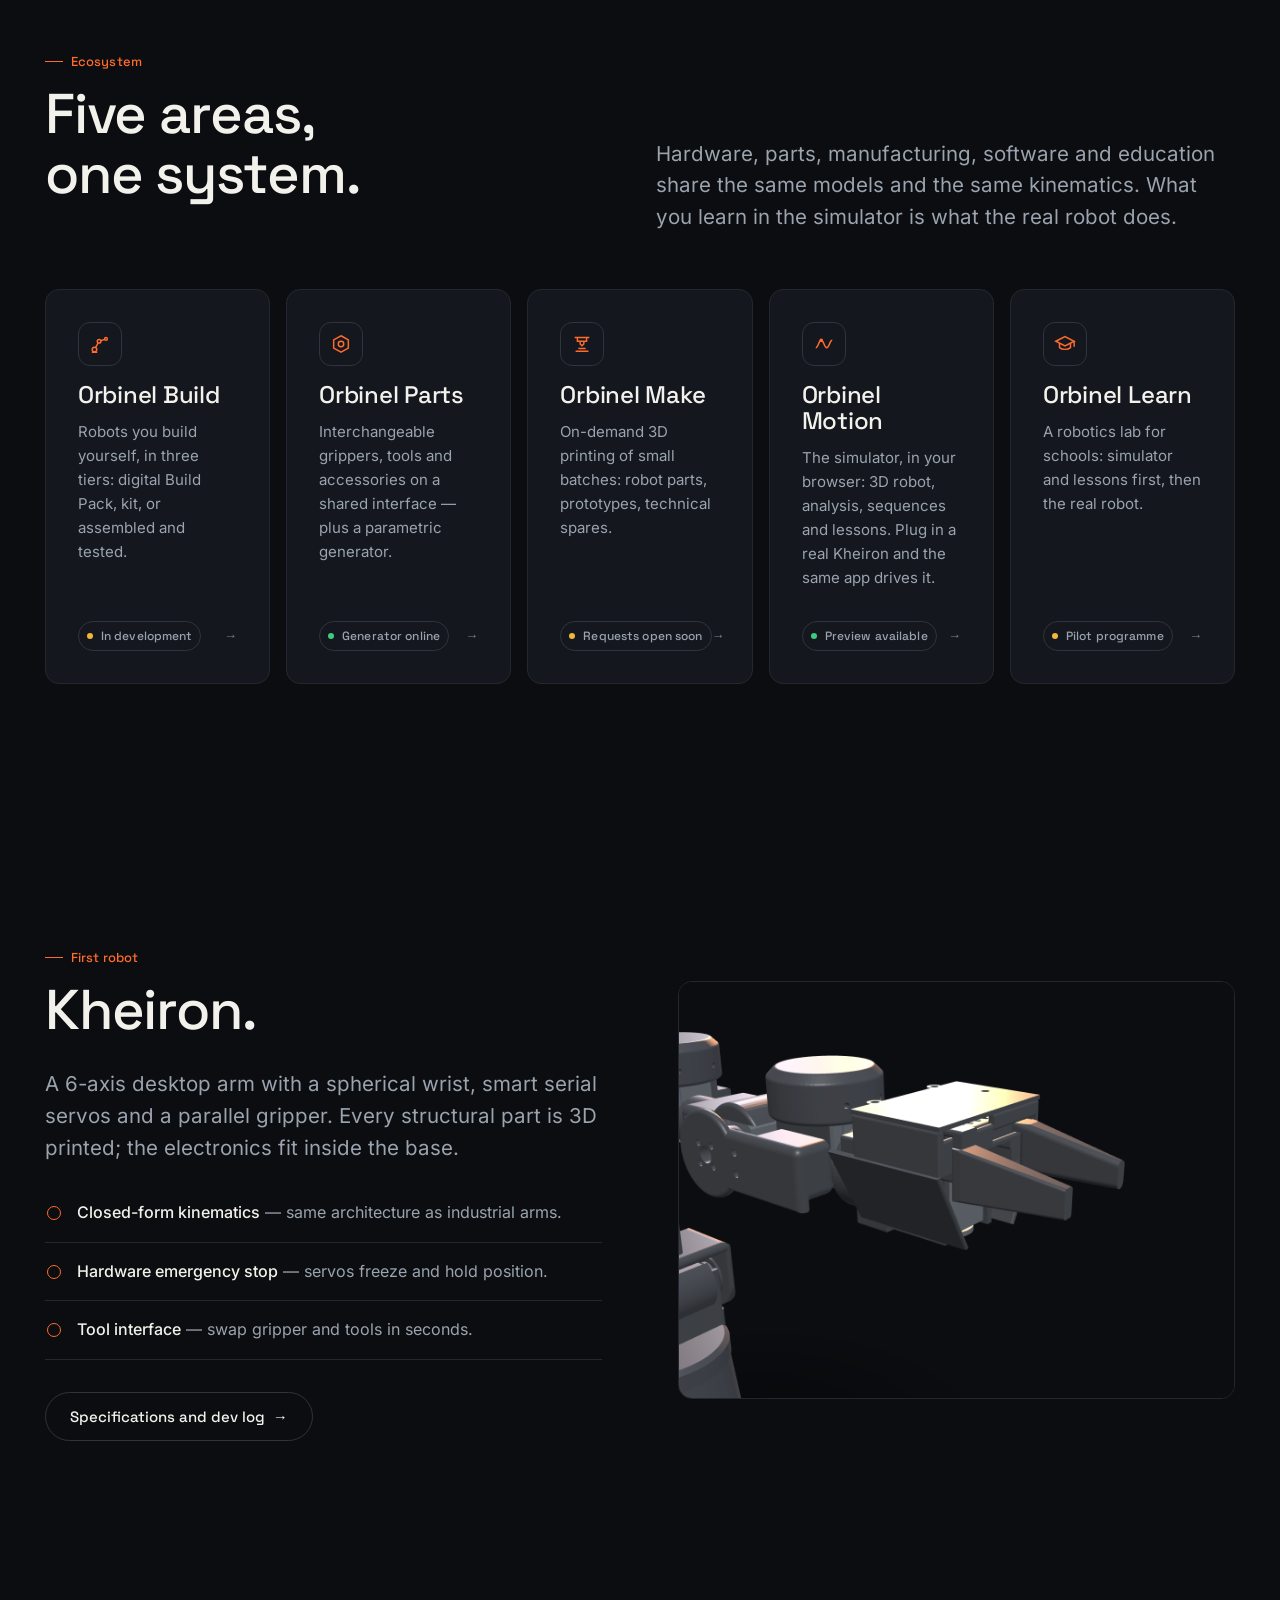
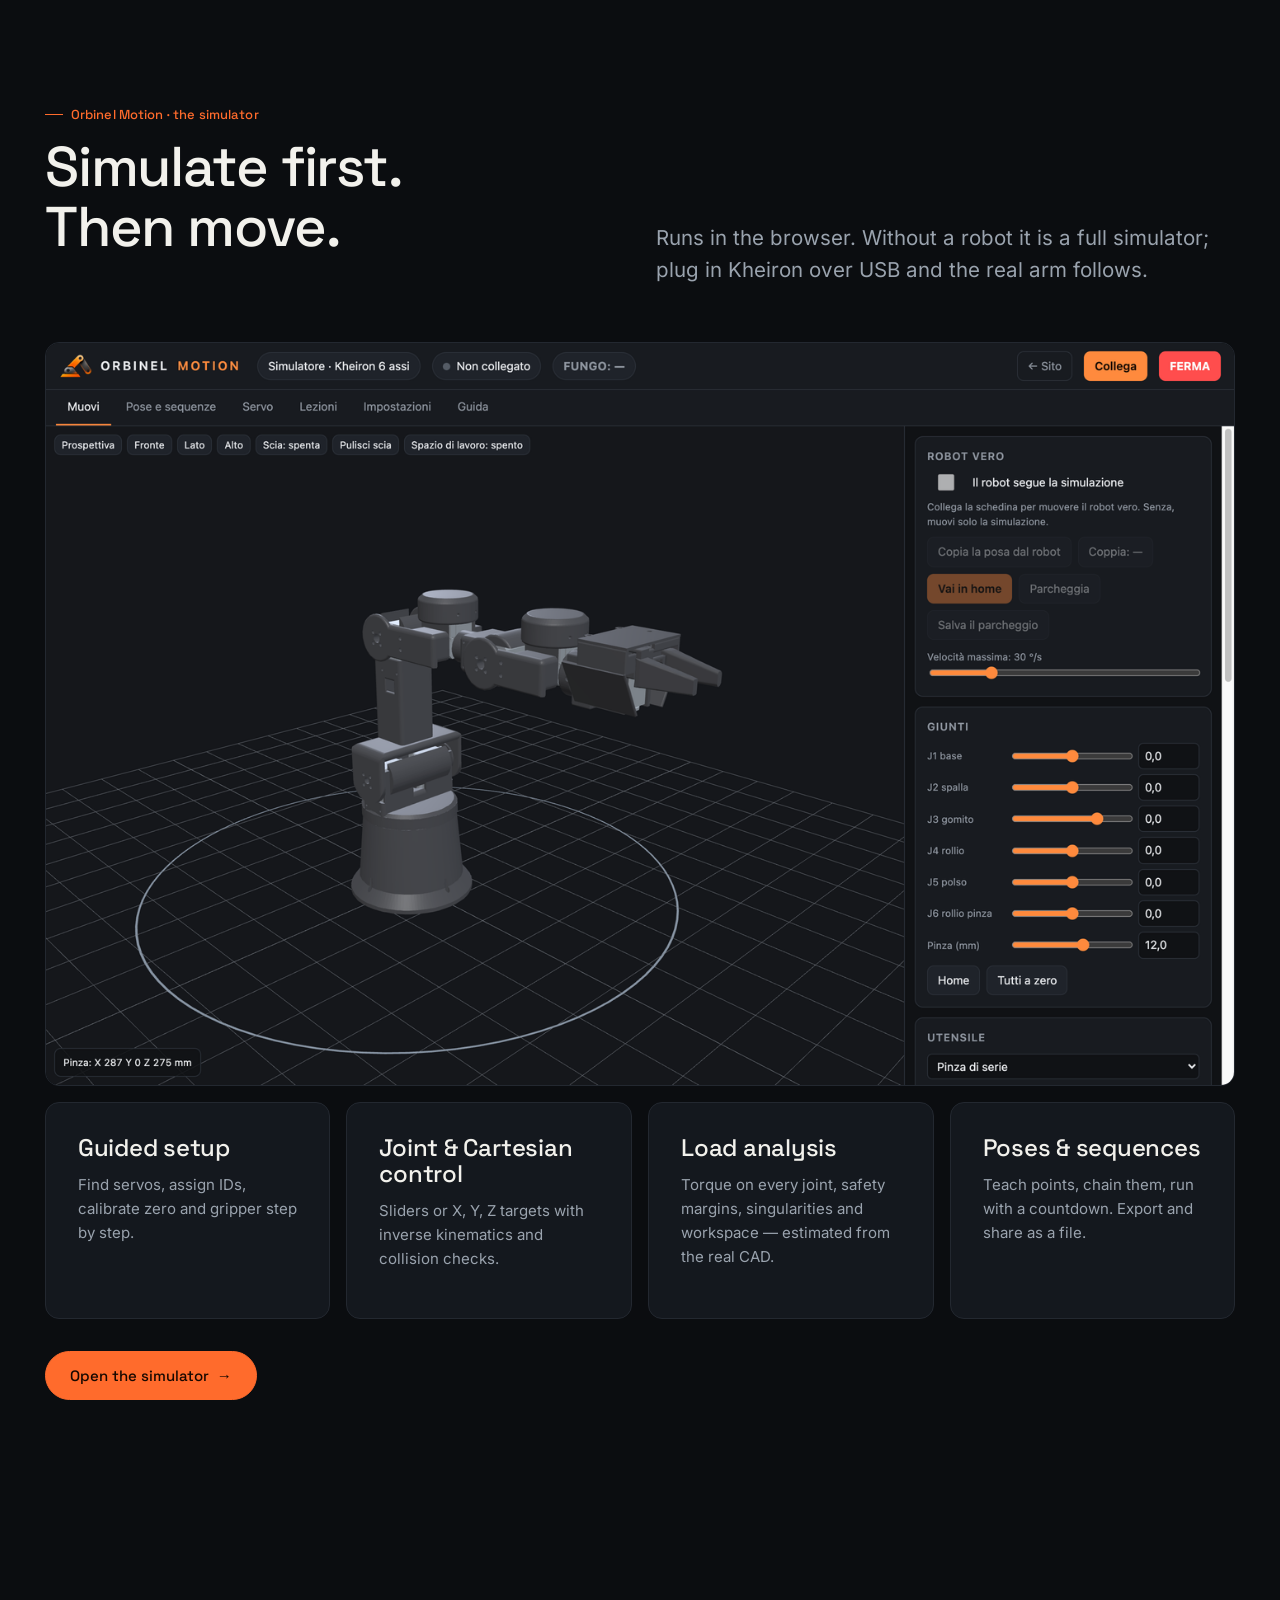
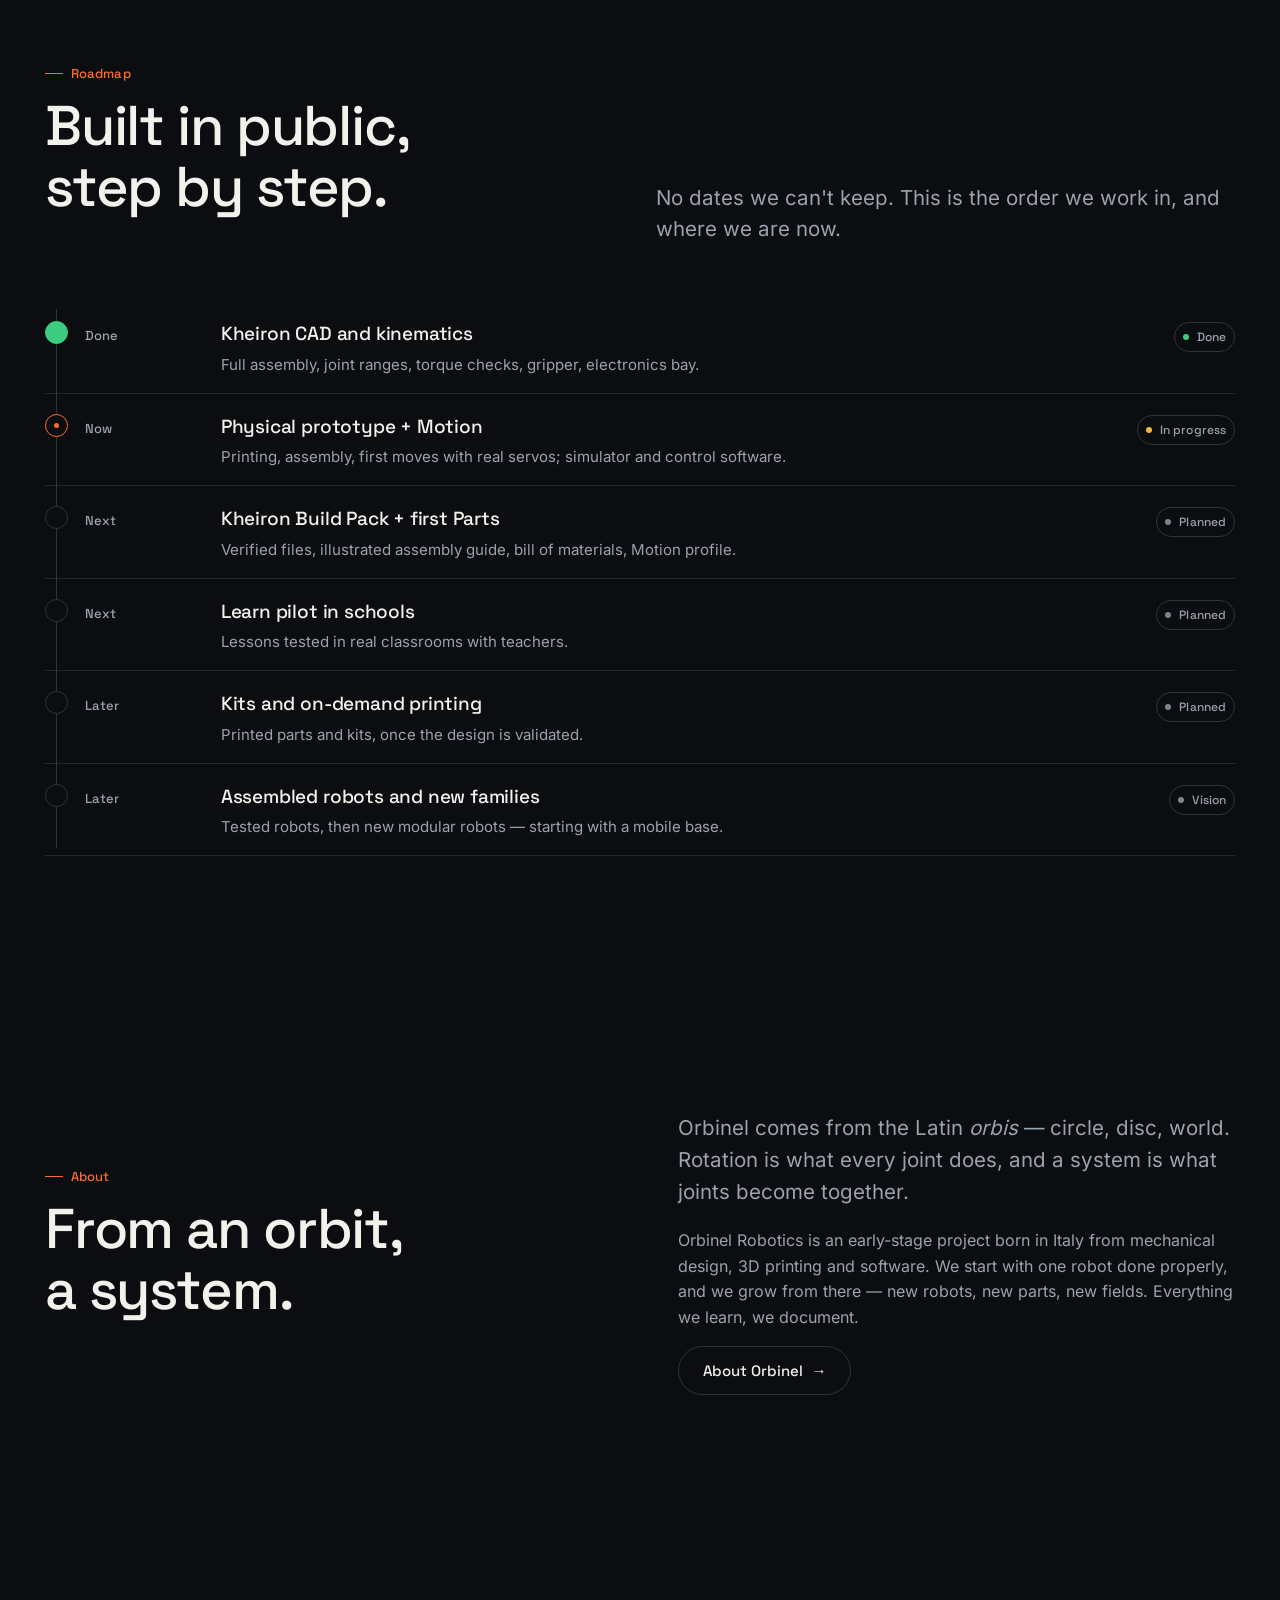
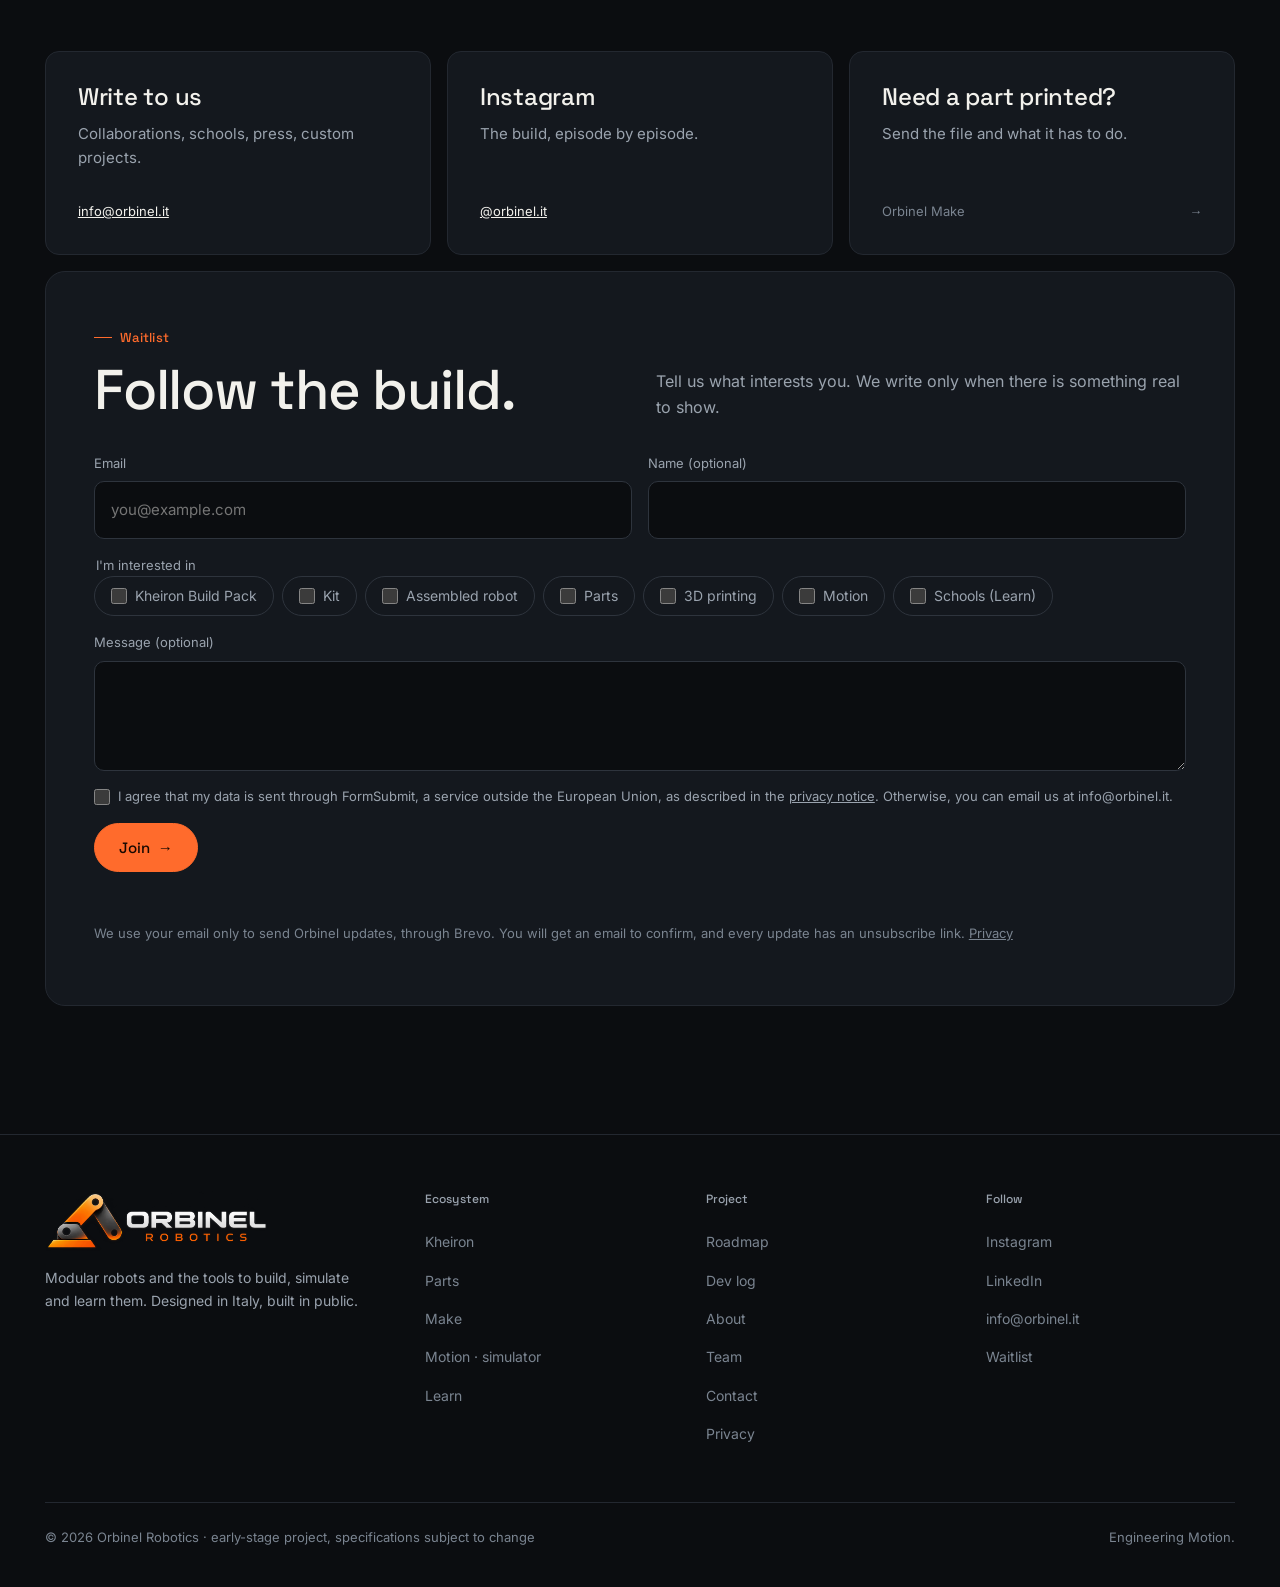
==== commit 6fe23adf: "Menu da telefono a tendine; etichette di Kheiron allineate" ====
--- a/index.html
+++ b/index.html
@@ -18,7 +18,7 @@
 <link rel="preload" href="fonts/space-grotesk-latin-500-normal.woff2" as="font" type="font/woff2" crossorigin>
 <!-- i pezzi del robot partono subito, insieme alla pagina: sono il file più pesante della scena 3D -->
 <link rel="preload" href="motion/robot/kheiron/stl/pacchetto.bin" as="fetch" crossorigin>
-<link rel="stylesheet" href="css/stile.css?v=472c4785">
+<link rel="stylesheet" href="css/stile.css?v=d2e0cae6">
 <!-- dati strutturati: nome del sito e profili ufficiali, per il riquadro del marchio su Google -->
 <script type="application/ld+json">
 {
@@ -336,7 +336,7 @@
 
 
 <script src="js/config.js?v=3917c46d"></script>
-<script src="js/sito.js?v=e2a0bd17"></script>
+<script src="js/sito.js?v=267234a6"></script>
 <script src="motion/lib/three.min.js?v=7a7802bf" defer></script>
 <script src="motion/lib/OrbitControls.js?v=63530cfe" defer></script>
 <script src="motion/lib/RoomEnvironment.js?v=32a729c3" defer></script>
--- a/css/stile.css
+++ b/css/stile.css
@@ -73,6 +73,7 @@
 .tendina a:first-child { padding-top: 16px; } .tendina a:last-child { padding-bottom: 16px; }
 @media (hover: hover) and (pointer: fine) { .menu-voce:hover .tendina { display: block; } }
 .menu-voce:focus-within .tendina { display: block; }
+.apri-tendina { display: none; }
 .lingua { display: inline-flex; border: 1px solid var(--linea2); border-radius: 999px; padding: 2px; }
 .lingua button { background: none; border: 0; color: var(--tenue); font: 500 12px var(--font-titoli); letter-spacing: .08em; padding: 8px 8px; border-radius: 999px; cursor: pointer; }
 .lingua button.attivo { background: var(--testo); color: var(--bg); }
@@ -251,10 +252,15 @@
   .menu { display: none; position: absolute; top: 68px; left: 0; right: 0; flex-direction: column; align-items: stretch; gap: 0; background: var(--bg); border-bottom: 1px solid var(--linea); padding: 8px 16px 16px; }
   .menu.aperto { display: flex; }
   .menu a { padding: 16px 0; border-bottom: 1px solid var(--linea); font-size: 16px; }
-  .menu-voce { display: block; }
-  .menu-voce > a { display: block; }
+  .menu-voce { display: grid; grid-template-columns: 1fr 48px; border-bottom: 1px solid var(--linea); }
+  .menu-voce > a { display: block; border-bottom: 0; }
   .menu-voce > a::after { display: none; }
-  .tendina { position: static; display: block; padding: 0; min-width: 0; }
+  .apri-tendina { display: grid; place-items: center; background: none; border: 0; color: var(--tenue); cursor: pointer; }
+  .apri-tendina::before { content: ""; width: 8px; height: 8px; border-right: 1.5px solid currentColor; border-bottom: 1.5px solid currentColor; transform: translateY(-2px) rotate(45deg); transition: transform .25s var(--ease-out); }
+  .menu-voce.aperta .apri-tendina::before { transform: translateY(2px) rotate(-135deg); }
+  .tendina { position: static; display: block; padding: 0 0 8px; min-width: 0; grid-column: 1 / -1; }
+  .menu-voce:not(.aperta) .tendina { display: none; }
+  .tendina a { border-bottom: 0; }
   .tendina::before { display: none; }
   .tendina a, .tendina a:first-child, .tendina a:last-child { padding: 8px 0 8px 16px; font-size: 15px; color: var(--tenue2); }
   .menu .lingua { align-self: flex-start; margin-top: 16px; }
@@ -326,6 +332,7 @@
 /* etichette tecniche: un punto sul pezzo, una linea sottile, il nome */
 .racconto-etichette { position: absolute; inset: 0; pointer-events: none; }
 .etichetta3d { position: absolute; left: 0; top: 0; opacity: 0; will-change: transform, opacity; font: 500 12px/1.2 var(--font-titoli); color: var(--testo); white-space: nowrap; }
+.etichetta3d em { font-style: normal; }
 .etichetta3d i { position: absolute; left: -3px; top: -3px; width: 6px; height: 6px; border-radius: 50%; background: var(--arancio); }
 .etichetta3d::before { content: ""; position: absolute; background: var(--tenue2); }
 .etichetta3d > span { position: absolute; padding: 4px 8px; border: 1px solid var(--linea2); border-radius: 6px; background: rgba(11, 13, 16, .82); }
@@ -363,6 +370,8 @@
   .passo .dati-rapidi span { font-size: 11px; line-height: 1.4; }
   .passo .dati-rapidi div { padding-left: 8px; }
   .etichetta3d { font-size: 11px; }
+  .etichetta3d em { display: none; }
+  .passo .dati-rapidi b { white-space: normal; }
 }
 @media (prefers-reduced-motion: reduce) {
   .racconto.animato .passo .testo > *, .racconto.animato .passo.attivo .testo > * { transform: none; transition: opacity .2s linear; }
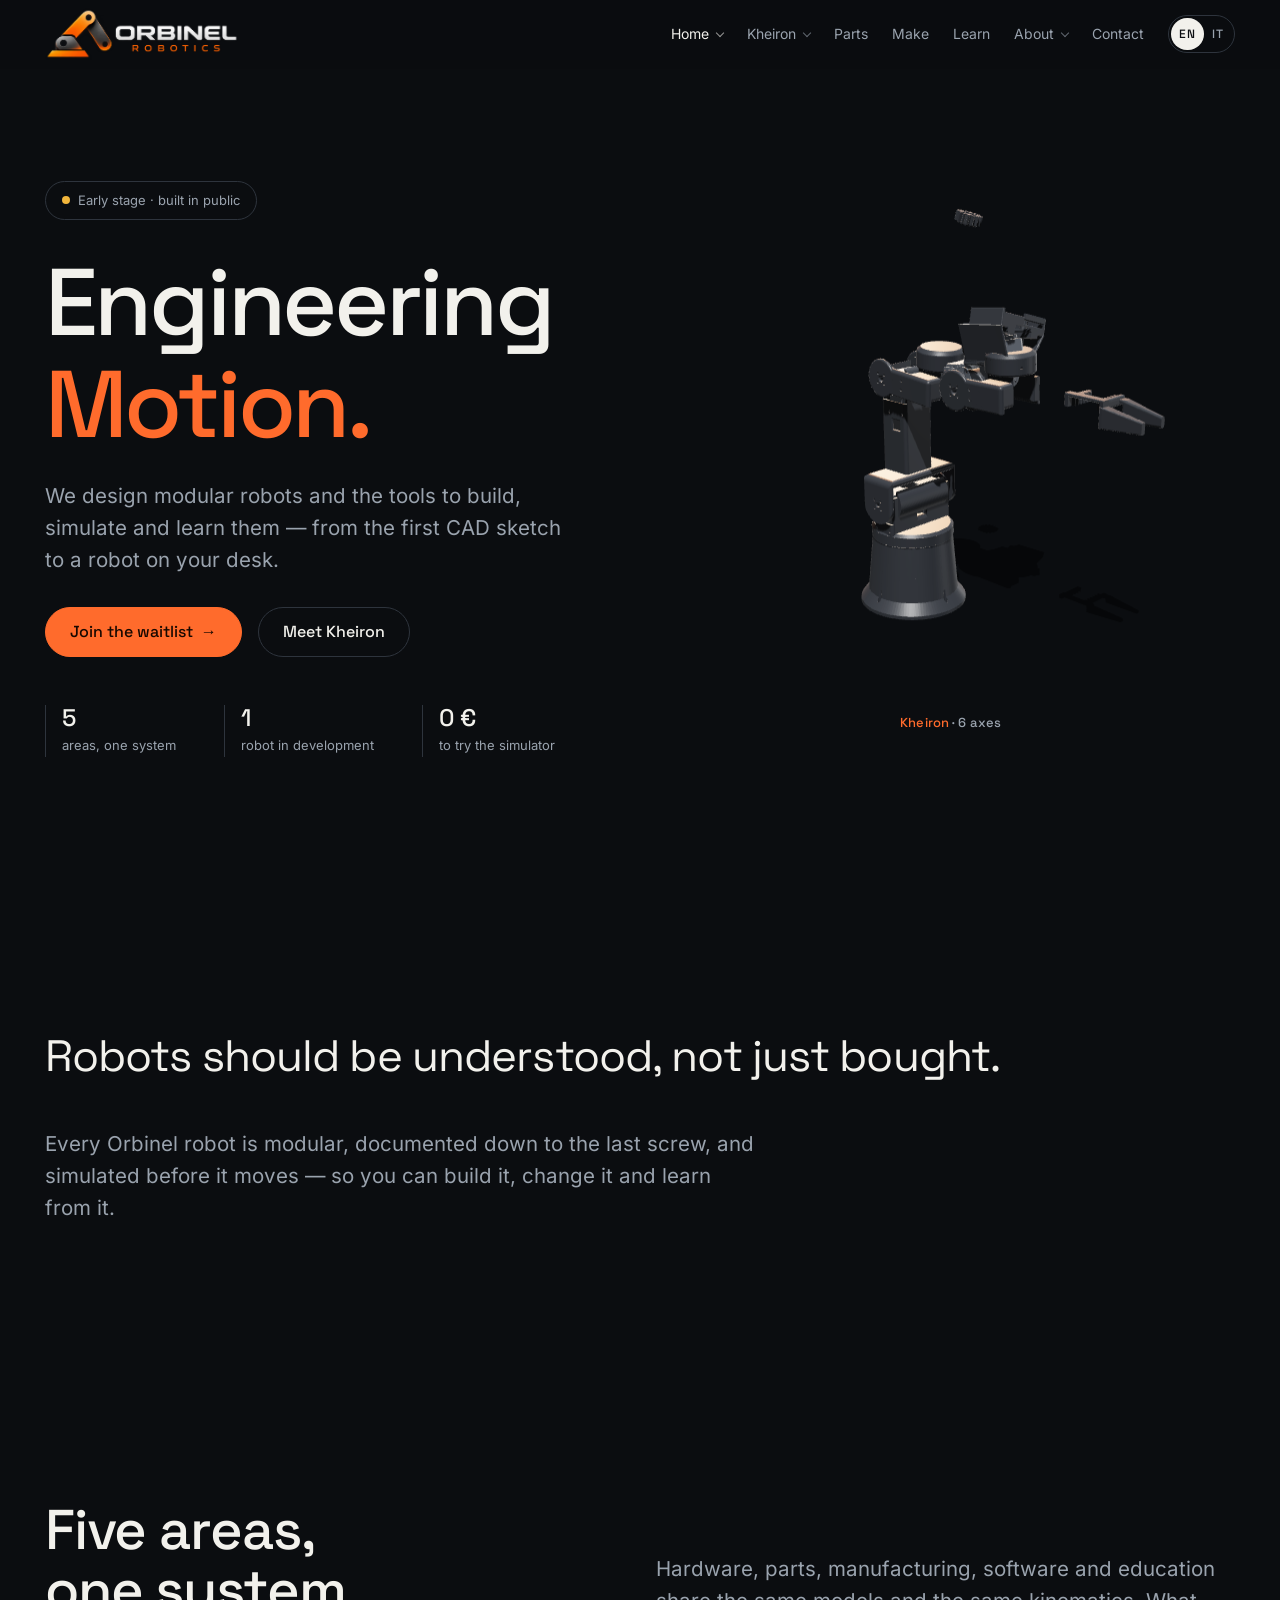
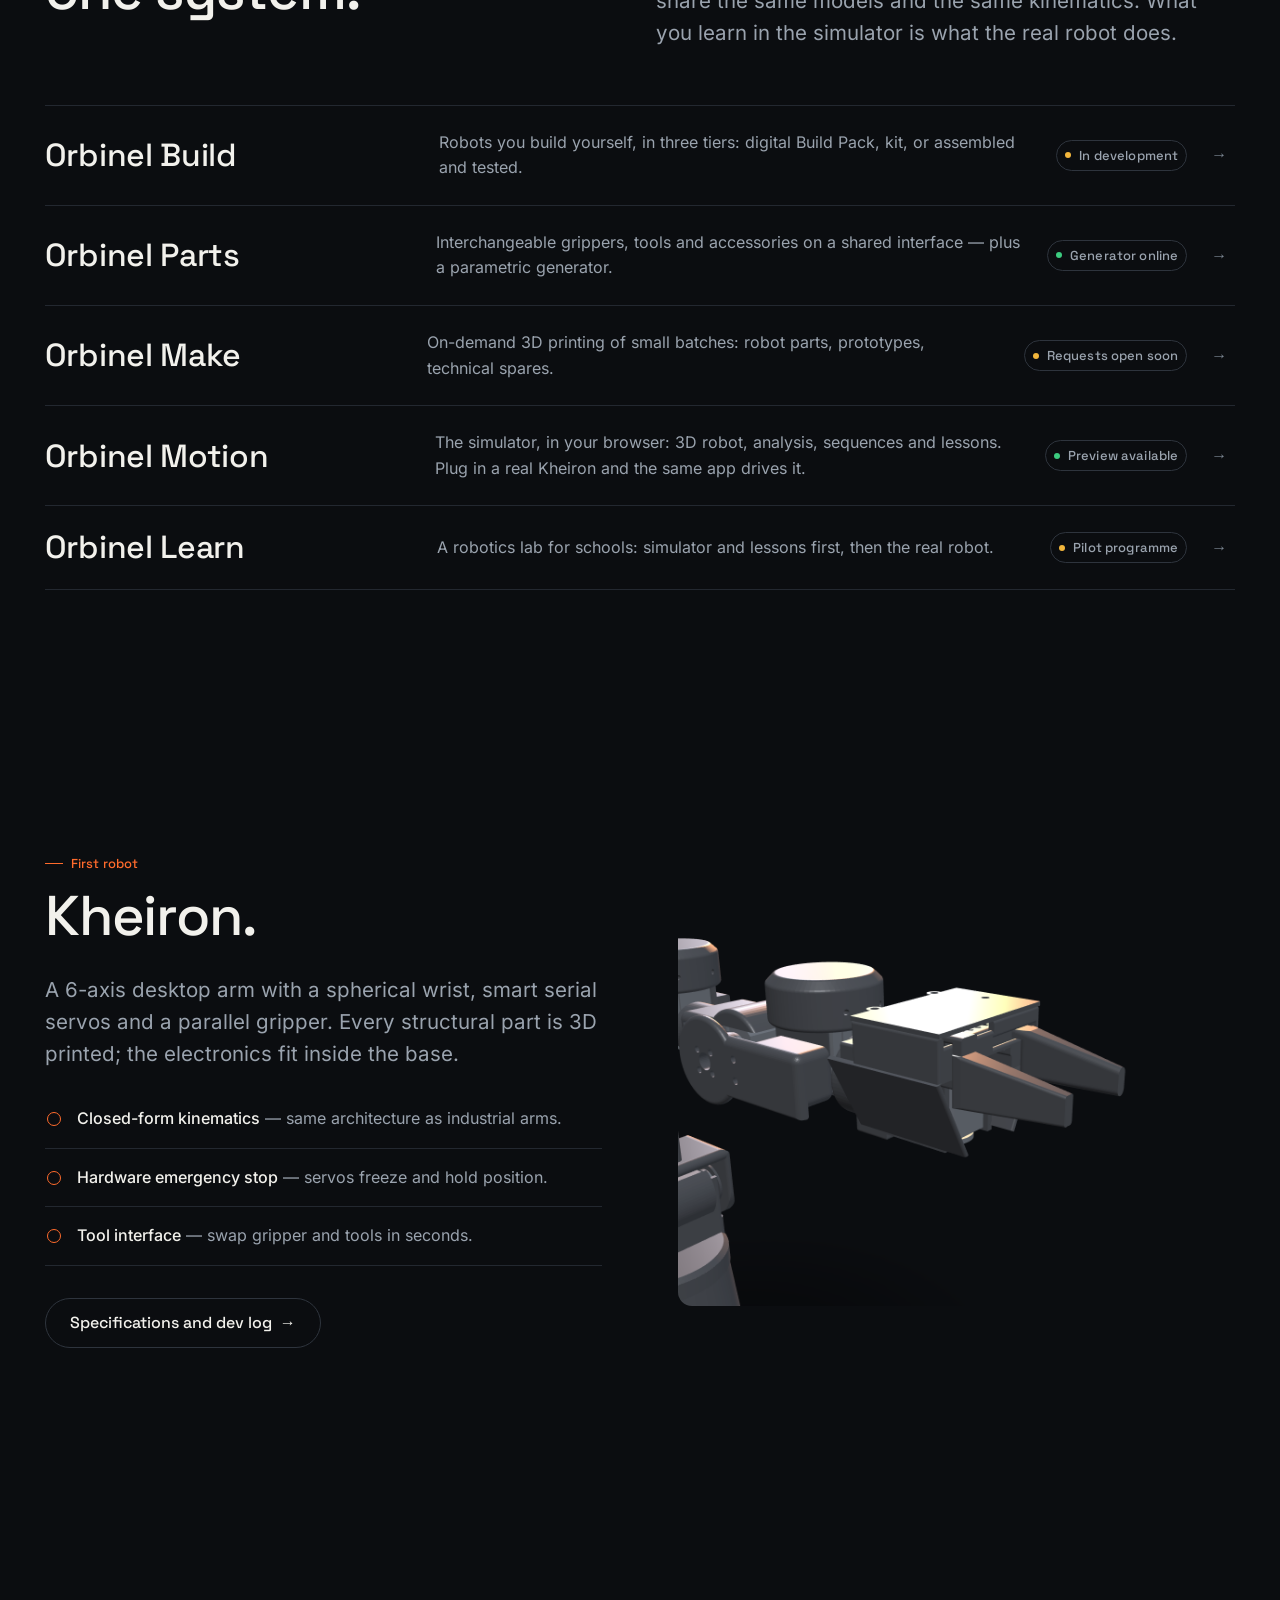
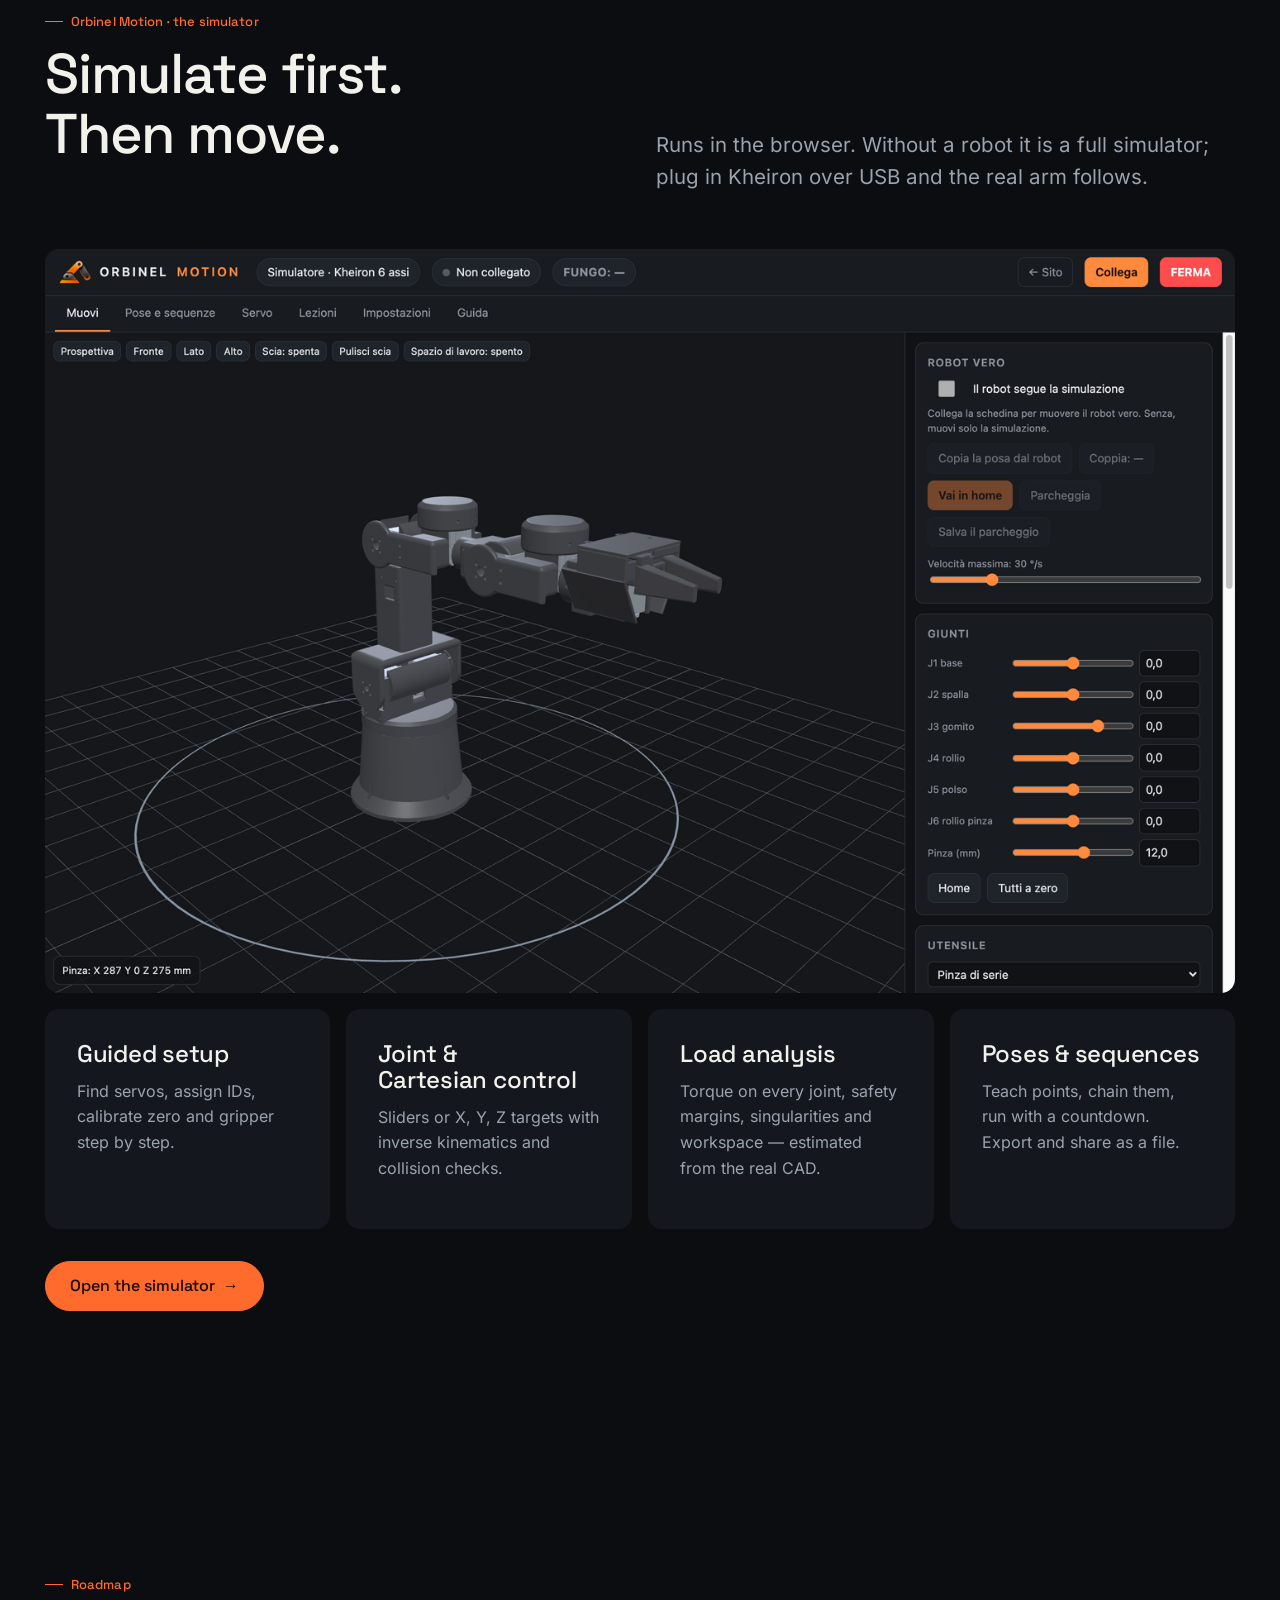
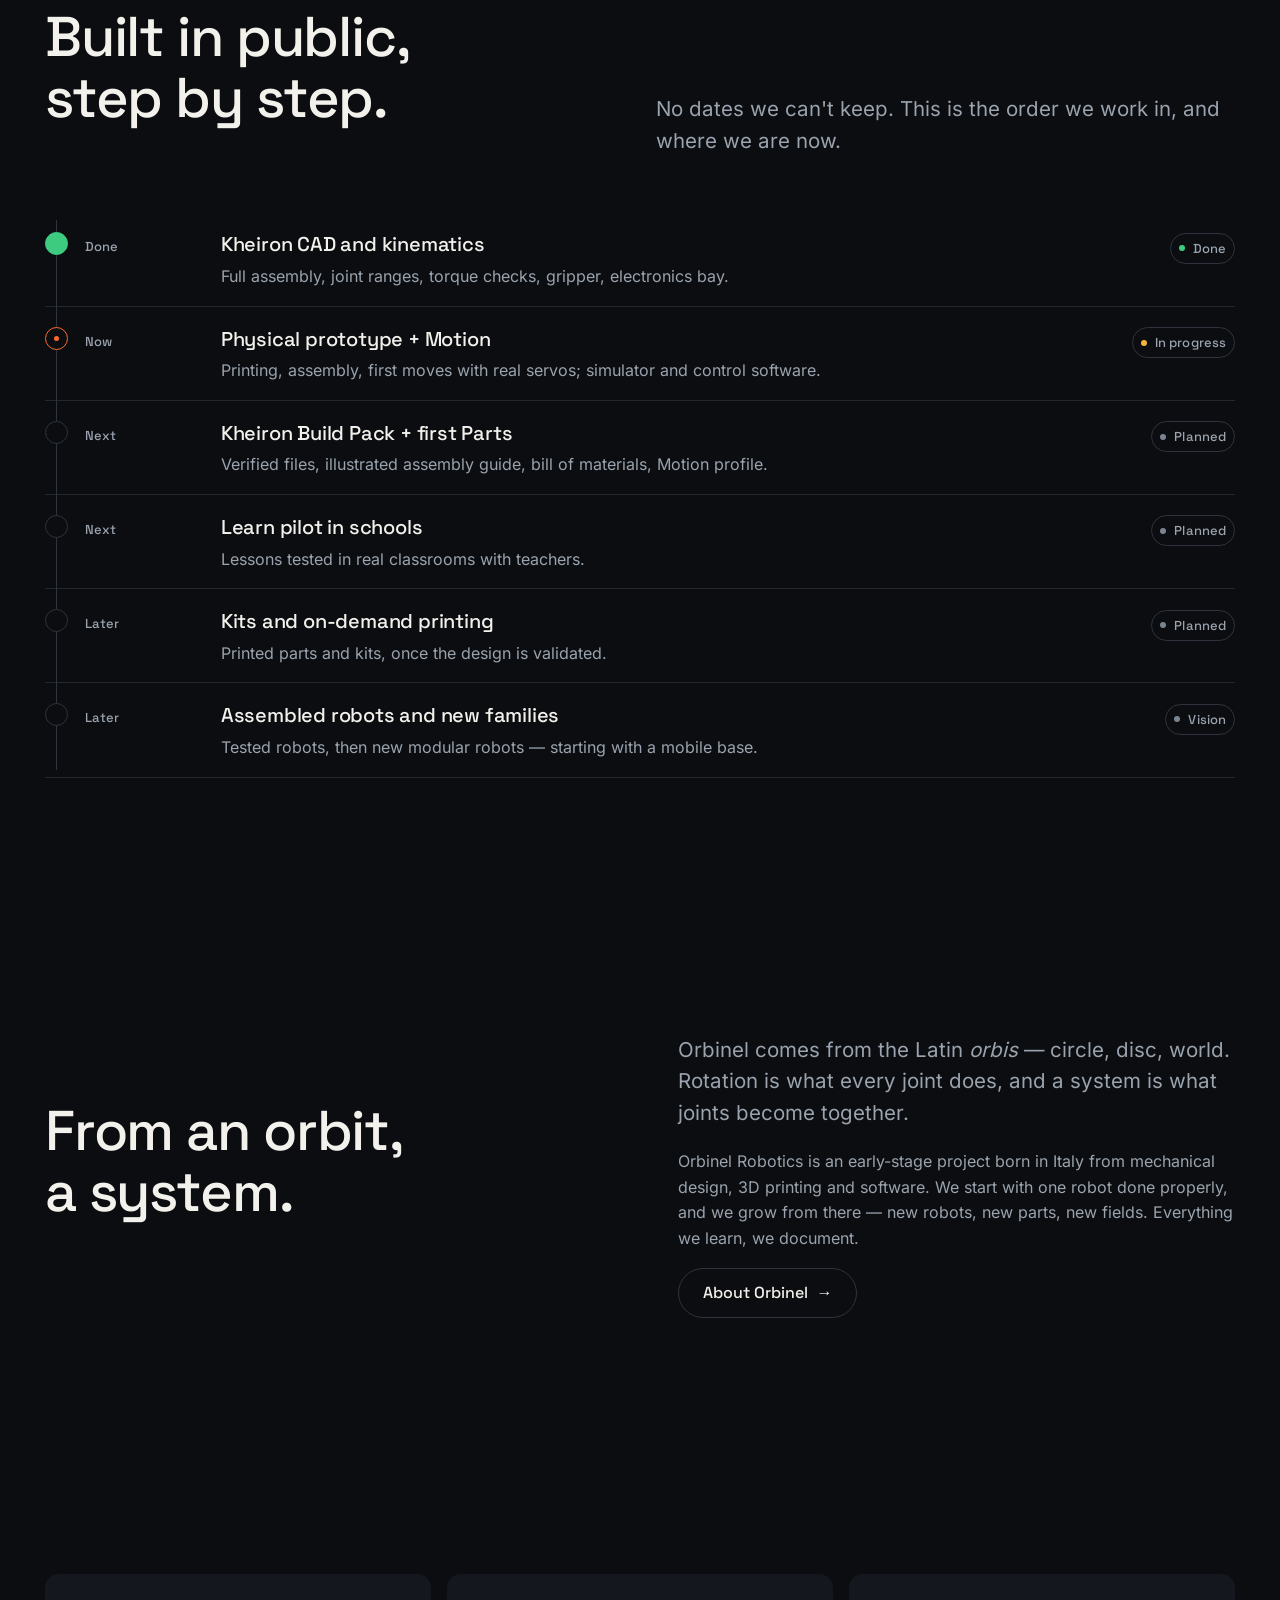
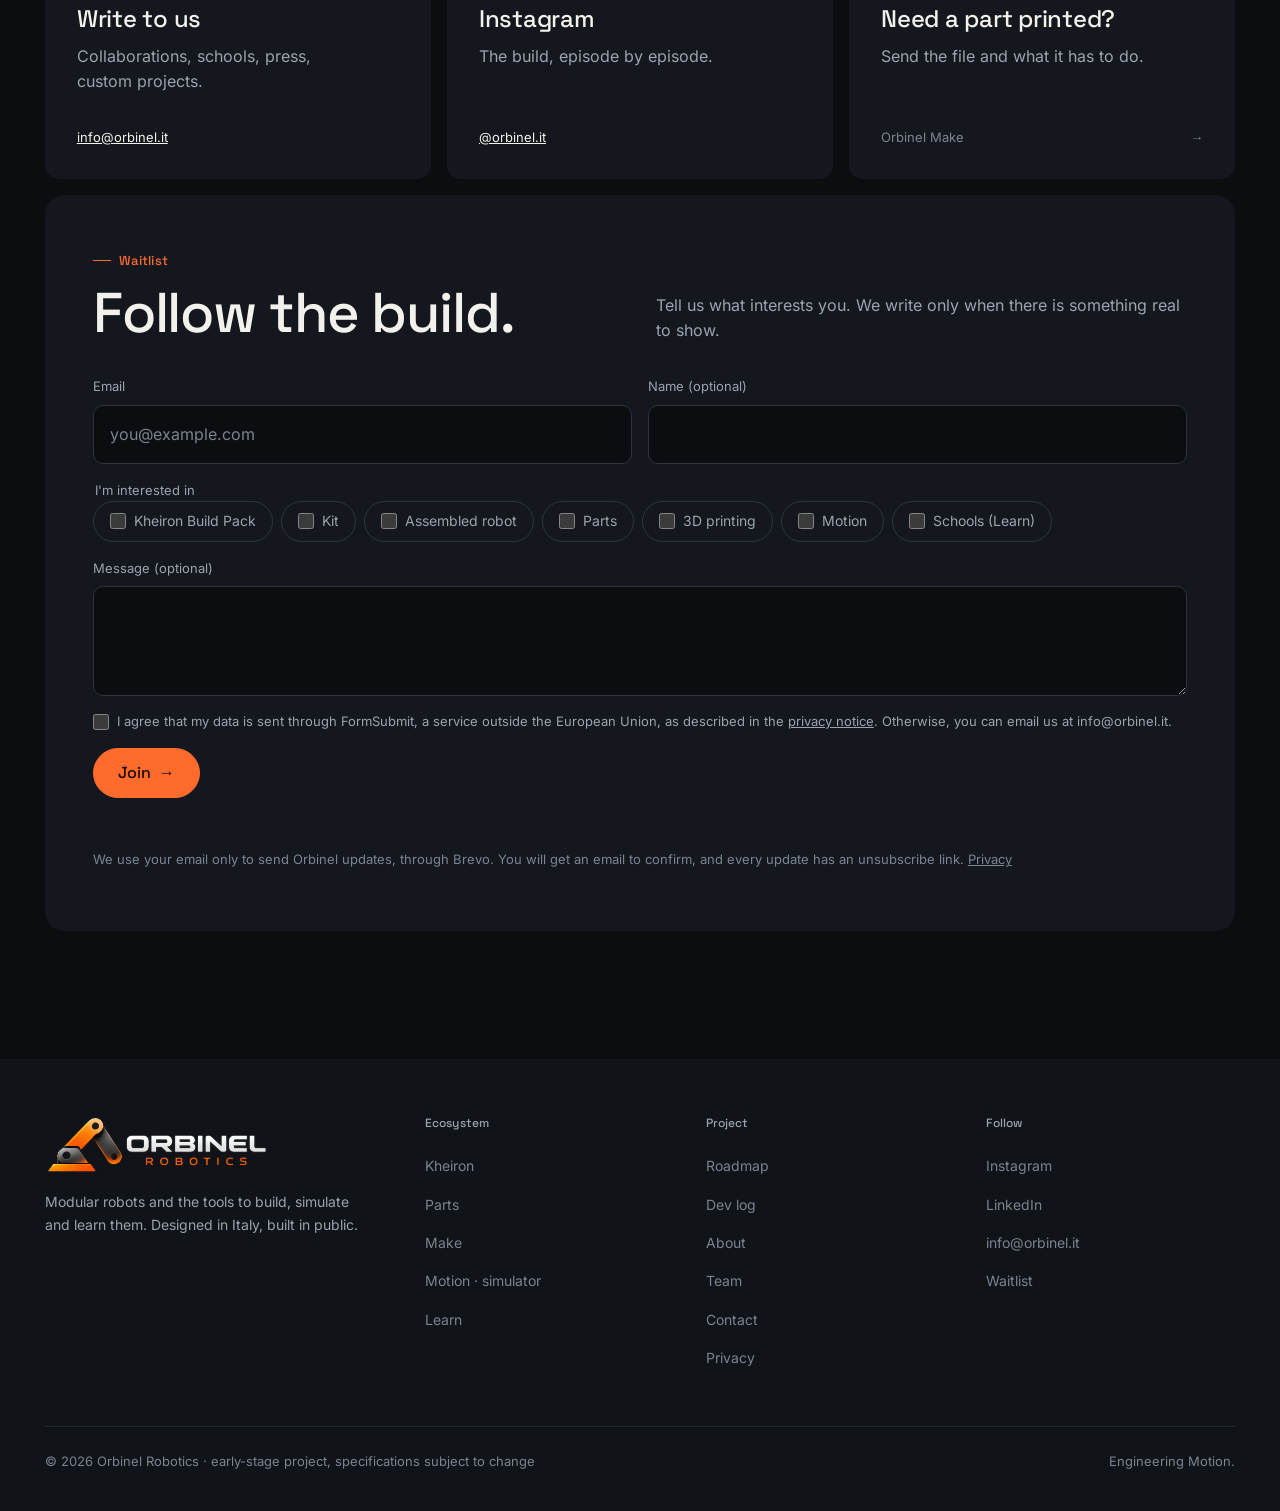
==== commit ad52deb8: "Ritocchi grafici: aree a righe, etichette, scala dei testi, accessibilità" ====
--- a/index.html
+++ b/index.html
@@ -18,7 +18,7 @@
 <link rel="preload" href="fonts/space-grotesk-latin-500-normal.woff2" as="font" type="font/woff2" crossorigin>
 <!-- i pezzi del robot partono subito, insieme alla pagina: sono il file più pesante della scena 3D -->
 <link rel="preload" href="motion/robot/kheiron/stl/pacchetto.bin" as="fetch" crossorigin>
-<link rel="stylesheet" href="css/stile.css?v=d2e0cae6">
+<link rel="stylesheet" href="css/stile.css?v=43f60e27">
 <!-- dati strutturati: nome del sito e profili ufficiali, per il riquadro del marchio su Google -->
 <script type="application/ld+json">
 {
@@ -114,11 +114,8 @@
   <!-- MANIFESTO -->
   <section class="sezione">
     <div class="contenitore compare">
-      <div class="occhiello"><span lang="en">Why Orbinel</span><span lang="it">Perché Orbinel</span></div>
-      <p class="manifesto">
-        <span lang="en">Robots should be understood, not just bought. <em>Every Orbinel robot is modular, documented down to the last screw, and simulated before it moves — so you can build it, change it and learn from it.</em></span>
-        <span lang="it">I robot vanno capiti, non solo comprati. <em>Ogni robot Orbinel è modulare, documentato fino all'ultima vite e simulato prima di muoversi: così puoi costruirlo, modificarlo e impararci.</em></span>
-      </p>
+      <p class="manifesto"><span lang="en">Robots should be understood, not just bought.</span><span lang="it">I robot vanno capiti, non solo comprati.</span></p>
+      <p class="grande manifesto-segue"><span lang="en">Every Orbinel robot is modular, documented down to the last screw, and simulated before it moves — so you can build it, change it and learn from it.</span><span lang="it">Ogni robot Orbinel è modulare, documentato fino all'ultima vite e simulato prima di muoversi: così puoi costruirlo, modificarlo e impararci.</span></p>
     </div>
   </section>
 
@@ -127,41 +124,40 @@
     <div class="contenitore">
       <div class="intestazione compare">
         <div>
-          <div class="occhiello"><span lang="en">Ecosystem</span><span lang="it">Ecosistema</span></div>
           <h2><span lang="en">Five areas,<br>one system.</span><span lang="it">Cinque aree,<br>un solo sistema.</span></h2>
         </div>
         <p class="grande"><span lang="en">Hardware, parts, manufacturing, software and education share the same models and the same kinematics. What you learn in the simulator is what the real robot does.</span><span lang="it">Hardware, componenti, produzione, software e formazione condividono gli stessi modelli e la stessa cinematica. Quello che impari nel simulatore è quello che fa il robot vero.</span></p>
       </div>
-      <div class="schede">
-        <a class="scheda compare" href="kheiron.html">
-          <div class="icona-area"><svg viewBox="0 0 24 24" fill="none" stroke="currentColor" stroke-width="1.6"><circle cx="6" cy="18" r="2.5"/><circle cx="11" cy="9" r="2"/><circle cx="18.5" cy="6.5" r="1.5"/><path d="M7.2 15.8 10 10.8M12.8 8.4l4.3-1.4M3 21h6"/></svg></div>
+      <div class="aree">
+        <a class="area compare" href="kheiron.html">
           <h3>Orbinel Build</h3>
           <p><span lang="en">Robots you build yourself, in three tiers: digital Build Pack, kit, or assembled and tested.</span><span lang="it">Robot da costruire da sé, in tre livelli: Build Pack digitale, kit, oppure montato e testato.</span></p>
-          <div class="piede"><span class="etichetta sviluppo"><span lang="en">In development</span><span lang="it">In sviluppo</span></span><span>→</span></div>
-        </a>
-        <a class="scheda compare" href="parts.html">
-          <div class="icona-area"><svg viewBox="0 0 24 24" fill="none" stroke="currentColor" stroke-width="1.6"><path d="M12 3 20 7.5v9L12 21l-8-4.5v-9z"/><circle cx="12" cy="12" r="3"/></svg></div>
+          <span class="etichetta sviluppo"><span lang="en">In development</span><span lang="it">In sviluppo</span></span>
+          <span class="freccia" aria-hidden="true">→</span>
+        </a>
+        <a class="area compare" href="parts.html">
           <h3>Orbinel Parts</h3>
           <p><span lang="en">Interchangeable grippers, tools and accessories on a shared interface — plus a parametric generator.</span><span lang="it">Pinze, utensili e accessori intercambiabili su un attacco comune, più un generatore parametrico.</span></p>
-          <div class="piede"><span class="etichetta attivo"><span lang="en">Generator online</span><span lang="it">Generatore online</span></span><span>→</span></div>
-        </a>
-        <a class="scheda compare" href="make.html">
-          <div class="icona-area"><svg viewBox="0 0 24 24" fill="none" stroke="currentColor" stroke-width="1.6"><path d="M4 5h16M7 5v4h10V5M10 9v3l2 2 2-2V9"/><path d="M5 20h14M8 17h8"/></svg></div>
+          <span class="etichetta attivo"><span lang="en">Generator online</span><span lang="it">Generatore online</span></span>
+          <span class="freccia" aria-hidden="true">→</span>
+        </a>
+        <a class="area compare" href="make.html">
           <h3>Orbinel Make</h3>
           <p><span lang="en">On-demand 3D printing of small batches: robot parts, prototypes, technical spares.</span><span lang="it">Stampa 3D su richiesta di piccoli lotti: parti dei robot, prototipi, ricambi tecnici.</span></p>
-          <div class="piede"><span class="etichetta sviluppo"><span lang="en">Requests open soon</span><span lang="it">Richieste a breve</span></span><span>→</span></div>
-        </a>
-        <a class="scheda compare" href="#motion">
-          <div class="icona-area"><svg viewBox="0 0 24 24" fill="none" stroke="currentColor" stroke-width="1.6"><path d="M3 16c3 0 3-8 6-8s3 8 6 8 3-8 6-8"/><circle cx="9" cy="8" r="1.2" fill="currentColor"/></svg></div>
+          <span class="etichetta sviluppo"><span lang="en">Requests open soon</span><span lang="it">Richieste a breve</span></span>
+          <span class="freccia" aria-hidden="true">→</span>
+        </a>
+        <a class="area compare" href="#motion">
           <h3>Orbinel Motion</h3>
           <p><span lang="en">The simulator, in your browser: 3D robot, analysis, sequences and lessons. Plug in a real Kheiron and the same app drives it.</span><span lang="it">Il simulatore, nel browser: robot in 3D, analisi, sequenze e lezioni. Colleghi un Kheiron vero e la stessa app lo comanda.</span></p>
-          <div class="piede"><span class="etichetta attivo"><span lang="en">Preview available</span><span lang="it">Anteprima disponibile</span></span><span>→</span></div>
-        </a>
-        <a class="scheda compare" href="learn.html">
-          <div class="icona-area"><svg viewBox="0 0 24 24" fill="none" stroke="currentColor" stroke-width="1.6"><path d="M2 9l10-5 10 5-10 5z"/><path d="M6 11v5c3 2.5 9 2.5 12 0v-5M22 9v6"/></svg></div>
+          <span class="etichetta attivo"><span lang="en">Preview available</span><span lang="it">Anteprima disponibile</span></span>
+          <span class="freccia" aria-hidden="true">→</span>
+        </a>
+        <a class="area compare" href="learn.html">
           <h3>Orbinel Learn</h3>
           <p><span lang="en">A robotics lab for schools: simulator and lessons first, then the real robot.</span><span lang="it">Un laboratorio di robotica per le scuole: prima simulatore e lezioni, poi il robot vero.</span></p>
-          <div class="piede"><span class="etichetta sviluppo"><span lang="en">Pilot programme</span><span lang="it">Progetto pilota</span></span><span>→</span></div>
+          <span class="etichetta sviluppo"><span lang="en">Pilot programme</span><span lang="it">Progetto pilota</span></span>
+          <span class="freccia" aria-hidden="true">→</span>
         </a>
       </div>
     </div>
@@ -231,7 +227,6 @@
   <section class="sezione" id="chi">
     <div class="contenitore dueColonne">
       <div class="compare">
-        <div class="occhiello"><span lang="en">About</span><span lang="it">Chi siamo</span></div>
         <h2><span lang="en">From an orbit,<br>a system.</span><span lang="it">Da un'orbita,<br>un sistema.</span></h2>
       </div>
       <div class="compare">
@@ -336,7 +331,7 @@
 
 
 <script src="js/config.js?v=3917c46d"></script>
-<script src="js/sito.js?v=267234a6"></script>
+<script src="js/sito.js?v=49b46c23"></script>
 <script src="motion/lib/three.min.js?v=7a7802bf" defer></script>
 <script src="motion/lib/OrbitControls.js?v=63530cfe" defer></script>
 <script src="motion/lib/RoomEnvironment.js?v=32a729c3" defer></script>
--- a/css/stile.css
+++ b/css/stile.css
@@ -12,6 +12,7 @@
   --superficie: #14181E;
   --linea: #232830;
   --linea2: #2E343D;
+  --superficie2: #1A1F26;
   --testo: #F2F1EC;
   --tenue: #9AA3AE;
   --tenue2: #7A8490;
@@ -81,7 +82,7 @@
 .hamburger span { display: block; width: 18px; height: 1.5px; background: currentColor; margin: 8px auto; }
 
 /* pulsanti */
-.pulsante { display: inline-flex; align-items: center; gap: 8px; padding: 16px 24px; border-radius: 999px; font: 500 15px/1 var(--font-titoli); text-decoration: none; border: 1px solid var(--linea2); color: var(--testo); background: transparent; cursor: pointer; transition: transform 160ms var(--ease-out), background-color 200ms ease, border-color 200ms ease; }
+.pulsante { display: inline-flex; align-items: center; gap: 8px; padding: 16px 24px; border-radius: 999px; font: 500 16px/1 var(--font-titoli); text-decoration: none; border: 1px solid var(--linea2); color: var(--testo); background: transparent; cursor: pointer; transition: transform 160ms var(--ease-out), background-color 200ms ease, border-color 200ms ease; }
 .pulsante:active { transform: scale(0.97); }
 @media (hover: hover) and (pointer: fine) { .pulsante:hover { border-color: var(--tenue2); } }
 .pulsante.primario { background: var(--arancio); border-color: var(--arancio); color: #170800; }
@@ -110,7 +111,7 @@
 .stato i { width: 8px; height: 8px; border-radius: 50%; background: var(--attesa); }
 .dati-rapidi { display: flex; gap: clamp(16px, 4vw, 48px); margin-top: 48px; flex-wrap: wrap; }
 .dati-rapidi div { border-left: 1px solid var(--linea2); padding-left: 16px; }
-.dati-rapidi b { display: block; font: 500 26px/1.1 var(--font-titoli); color: var(--testo); }
+.dati-rapidi b { display: block; font: 500 24px/1.1 var(--font-titoli); color: var(--testo); }
 .dati-rapidi span { font-size: 13px; color: var(--tenue); }
 
 /* titolo di sezione */
@@ -123,20 +124,20 @@
 .membro .iniziali { width: 48px; height: 48px; border-radius: 50%; display: grid; place-items: center; background: var(--arancio); color: var(--bg); font: 500 16px/1 var(--font-titoli); margin-bottom: 8px; }
 .membro h3 { margin: 0; }
 .membro .ruolo { margin: 0; color: var(--arancio); font-size: 14px; }
-.membro p { font-size: 15px; }
+.membro p { font-size: 16px; }
 @media (max-width: 900px) { .squadra { grid-template-columns: minmax(0, 1fr); } }
 .schede { display: grid; grid-template-columns: repeat(auto-fit, minmax(260px, 1fr)); gap: 16px; }
 @media (min-width: 1180px) { #ecosistema .schede { grid-template-columns: repeat(5, minmax(0, 1fr)); } }
 .schede > .compare:nth-child(5) { transition-delay: 240ms; }
-.scheda { background: var(--superficie); border: 1px solid var(--linea); border-radius: var(--r); padding: 32px; position: relative; overflow: hidden; transition: border-color 200ms ease, transform 200ms var(--ease-out); text-decoration: none; display: flex; flex-direction: column; }
-@media (hover: hover) and (pointer: fine) { a.scheda:hover { border-color: var(--linea2); transform: translateY(-2px); } }
+.scheda { background: var(--superficie); border: 0; transition: background-color 200ms ease, transform 200ms var(--ease-out); border-radius: var(--r); padding: 32px; position: relative; overflow: hidden; transition: border-color 200ms ease, transform 200ms var(--ease-out); text-decoration: none; display: flex; flex-direction: column; }
+@media (hover: hover) and (pointer: fine) { a.scheda:hover { background: var(--superficie2); transform: translateY(-2px); } }
 a.scheda:active { transform: scale(0.99); }
 .scheda h3 { margin-top: 16px; }
-.scheda p { font-size: 15px; }
+.scheda p { font-size: 16px; }
 .scheda .piede { margin-top: auto; padding-top: 16px; display: flex; justify-content: space-between; align-items: center; font-size: 13px; color: var(--tenue2); }
 .icona-area { width: 44px; height: 44px; border-radius: 12px; border: 1px solid var(--linea2); display: grid; place-items: center; color: var(--arancio); }
 .icona-area svg { width: 22px; height: 22px; }
-.etichetta { display: inline-flex; align-items: center; gap: 8px; font: 500 12px/1 var(--font-titoli); letter-spacing: .01em;  padding: 8px 8px; border-radius: 999px; border: 1px solid var(--linea2); color: var(--tenue); white-space: nowrap; }
+.etichetta { display: inline-flex; align-items: center; gap: 8px; font: 500 13px/1 var(--font-titoli); letter-spacing: .01em;  padding: 8px 8px; border-radius: 999px; border: 1px solid var(--linea2); color: var(--tenue); white-space: nowrap; }
 .etichetta::before { content: ""; width: 6px; height: 6px; border-radius: 50%; background: var(--tenue2); }
 .etichetta.sviluppo::before { background: var(--attesa); }
 .etichetta.attivo::before { background: var(--ok); }
@@ -144,7 +145,7 @@
 
 /* due colonne con immagine */
 .dueColonne { display: grid; grid-template-columns: minmax(0, 1fr) minmax(0, 1fr); gap: clamp(32px, 6vw, 80px); align-items: center; }
-.cornice { border: 1px solid var(--linea); border-radius: var(--r); overflow: hidden; background: var(--bg2); }
+.cornice { border: 0; border-radius: var(--r); overflow: hidden; background: var(--bg2); }
 .cornice img { width: 100%; height: auto; }
 .elenco { list-style: none; padding: 0; margin: 0 0 32px; }
 .elenco li { padding: 16px 0 16px 32px; border-bottom: 1px solid var(--linea); position: relative; color: var(--tenue); }
@@ -152,7 +153,7 @@
 .elenco li b { color: var(--testo); font-weight: 500; }
 
 /* tabella tecnica */
-.tabella { width: 100%; border-collapse: collapse; font-size: 15px; }
+.tabella { width: 100%; border-collapse: collapse; font-size: 16px; }
 .tabella th, .tabella td { text-align: left; padding: 16px 16px; border-bottom: 1px solid var(--linea); vertical-align: top; }
 .tabella th { font: 500 12px var(--font-titoli); letter-spacing: .01em;  color: var(--tenue2); }
 .tabella td:first-child { color: var(--tenue); width: 42%; }
@@ -161,12 +162,12 @@
 
 /* livelli e prezzi */
 .livelli { display: grid; grid-template-columns: repeat(3, minmax(0, 1fr)); gap: 16px; }
-.livello { background: var(--superficie); border: 1px solid var(--linea); border-radius: var(--r); padding: 32px; display: flex; flex-direction: column; }
-.livello.evidenza { border-color: var(--arancio); border-width: 2px; }
-.livello .prezzo { font: 500 30px/1 var(--font-titoli); margin: 16px 0 8px; color: var(--testo); }
+.livello { background: var(--superficie); border: 1px solid transparent; border-radius: var(--r); padding: 32px; display: flex; flex-direction: column; }
+.livello.evidenza { border-color: var(--arancio); }
+.livello .prezzo { font: 500 24px/1 var(--font-titoli); margin: 16px 0 8px; color: var(--testo); }
 .livello .prezzo small { font-size: 14px; color: var(--tenue2); }
 .livello ul { list-style: none; padding: 0; margin: 16px 0 24px; }
-.livello li { padding: 8px 0 8px 24px; position: relative; color: var(--tenue); font-size: 15px; border-top: 1px solid var(--linea); }
+.livello li { padding: 8px 0 8px 24px; position: relative; color: var(--tenue); font-size: 16px; border-top: 1px solid var(--linea); }
 .livello li::before { content: "—"; position: absolute; left: 0; color: var(--arancio); }
 .livello .pulsante { margin-top: auto; justify-content: center; }
 
@@ -179,23 +180,23 @@
 .tappa.ora .punto::after { content: ""; position: absolute; inset: 8px; border-radius: 50%; background: var(--arancio); }
 .tappa.fatta .punto { border-color: var(--ok); background: var(--ok); }
 .tappa .quando { font: 500 13px var(--font-titoli); letter-spacing: .01em; color: var(--tenue);  }
-.tappa h4, .tappa h3 { font-size: 19px; margin: 0 0 8px; }
-.tappa p { margin: 0; font-size: 15px; }
+.tappa h4, .tappa h3 { font-size: 20px; margin: 0 0 8px; }
+.tappa p { margin: 0; font-size: 16px; }
 
 /* diario di sviluppo */
 .diario { display: grid; gap: 16px; }
 .voce { display: grid; grid-template-columns: 130px minmax(0, 1fr); gap: 24px; padding: 24px 0; border-bottom: 1px solid var(--linea); }
 .voce time { font: 500 13px var(--font-titoli); color: var(--arancio); letter-spacing: .06em; }
-.voce h4 { font-size: 18px; margin-bottom: 8px; }
-.voce p { margin: 0; font-size: 15px; }
+.voce h4 { font-size: 20px; margin-bottom: 8px; }
+.voce p { margin: 0; font-size: 16px; }
 
 /* moduli */
-.modulo { background: var(--superficie); border: 1px solid var(--linea); border-radius: calc(var(--r) + 6px); padding: clamp(24px, 4vw, 48px); }
+.modulo { background: var(--superficie); border: 0; border-radius: calc(var(--r) + 6px); padding: clamp(24px, 4vw, 48px); }
 .campi { display: grid; grid-template-columns: repeat(2, minmax(0, 1fr)); gap: 16px; }
 .campo { display: flex; flex-direction: column; gap: 8px; }
 .campo.largo { grid-column: 1 / -1; }
 .campo label, .campo legend { font-size: 13px; color: var(--tenue); }
-.campo input, .campo select, .campo textarea { font: inherit; font-size: 15px; color: var(--testo); background: var(--bg); border: 1px solid var(--linea2); border-radius: 10px; padding: 16px 16px; width: 100%; transition: border-color .2s; }
+.campo input, .campo select, .campo textarea { font: inherit; font-size: 16px; color: var(--testo); background: var(--bg); border: 1px solid var(--linea2); border-radius: 10px; padding: 16px 16px; width: 100%; transition: border-color .2s; }
 .campo textarea { min-height: 110px; resize: vertical; }
 .campo input:focus, .campo select:focus, .campo textarea:focus { outline: none; border-color: var(--arancio); }
 fieldset.campo { border: 0; padding: 0; margin: 0; }
@@ -216,7 +217,7 @@
 .manifesto em { font-style: normal; color: var(--tenue2); }
 
 /* piè di pagina */
-.piede-sito { border-top: 1px solid var(--linea); padding: 56px 0 40px; color: var(--tenue2); font-size: 14px; }
+.piede-sito { background: var(--bg2); padding: 56px 0 40px; color: var(--tenue2); font-size: 14px; }
 .piede-sito .contenitore { display: grid; grid-template-columns: 1.4fr repeat(3, minmax(0, 1fr)); gap: 32px; }
 .piede-sito h5 { font: 500 12px var(--font-titoli); letter-spacing: .01em;  color: var(--tenue); margin: 0 0 16px; }
 .piede-sito a { display: block; text-decoration: none; color: var(--tenue2); padding: 8px 0; }
@@ -235,15 +236,15 @@
 }
 
 /* intestazione delle pagine interne */
-.testata { padding: clamp(56px, 9vw, 112px) 0 clamp(40px, 6vw, 72px); border-bottom: 1px solid var(--linea); position: relative; overflow: hidden; }
+.testata { padding: clamp(56px, 9vw, 112px) 0 clamp(40px, 6vw, 72px); position: relative; overflow: hidden; }
 .testata h1 { font-size: clamp(40px, 6.2vw, 80px); max-width: 900px; }
 .testata .grande { max-width: 680px; }
 
 /* generatore (pagina parts) */
 .generatore { display: grid; grid-template-columns: 360px minmax(0, 1fr); gap: 16px; }
-.generatore .vista { min-height: 460px; border: 1px solid var(--linea); border-radius: var(--r); background: var(--bg2); position: relative; overflow: hidden; }
+.generatore .vista { min-height: 460px; border: 0; border-radius: var(--r); background: var(--bg2); position: relative; overflow: hidden; }
 .generatore .vista canvas { position: absolute; inset: 0; width: 100% !important; height: 100% !important; }
-.generatore .vista .info { position: absolute; left: 12px; bottom: 12px; font-size: 12px; color: var(--tenue); background: rgba(11,13,16,.8); border: 1px solid var(--linea); border-radius: 8px; padding: 8px 8px; }
+.generatore .vista .info { position: absolute; left: 12px; bottom: 12px; font-size: 13px; color: var(--tenue); background: rgba(11,13,16,.8); border: 1px solid var(--linea); border-radius: 8px; padding: 8px 8px; }
 .cursore { display: grid; grid-template-columns: 1fr 64px; gap: 8px; align-items: center; }
 .cursore input[type=range] { accent-color: var(--arancio); width: 100%; }
 .cursore output { font-size: 13px; color: var(--testo); text-align: right; font-variant-numeric: tabular-nums; }
@@ -262,7 +263,7 @@
   .menu-voce:not(.aperta) .tendina { display: none; }
   .tendina a { border-bottom: 0; }
   .tendina::before { display: none; }
-  .tendina a, .tendina a:first-child, .tendina a:last-child { padding: 8px 0 8px 16px; font-size: 15px; color: var(--tenue2); }
+  .tendina a, .tendina a:first-child, .tendina a:last-child { padding: 8px 0 8px 16px; font-size: 16px; color: var(--tenue2); }
   .menu .lingua { align-self: flex-start; margin-top: 16px; }
   .hamburger { display: block; }
   .apertura .contenitore, .dueColonne, .intestazione { grid-template-columns: 1fr; }
@@ -293,7 +294,7 @@
 .famiglia .didascalia { position: absolute; left: 0; right: 0; bottom: 4%; text-align: center; font: 500 13px var(--font-titoli);
   letter-spacing: .01em;  color: var(--tenue); pointer-events: none; }
 .famiglia .didascalia b { color: var(--arancio); font-weight: 500; }
-@media (max-width: 620px) { .famiglia .didascalia { font-size: 12px; letter-spacing: .16em; } }
+@media (max-width: 620px) { .famiglia .didascalia { font-size: 13px; letter-spacing: .16em; } }
 
 /* schermi molto grandi: tutta la pagina si ingrandisce in proporzione, niente strisce vuote ai lati */
 @media (min-width: 1800px) { html { zoom: 1.15; } }
@@ -331,7 +332,7 @@
 
 /* etichette tecniche: un punto sul pezzo, una linea sottile, il nome */
 .racconto-etichette { position: absolute; inset: 0; pointer-events: none; }
-.etichetta3d { position: absolute; left: 0; top: 0; opacity: 0; will-change: transform, opacity; font: 500 12px/1.2 var(--font-titoli); color: var(--testo); white-space: nowrap; }
+.etichetta3d { position: absolute; left: 0; top: 0; opacity: 0; will-change: transform, opacity; font: 500 13px/1.2 var(--font-titoli); color: var(--testo); white-space: nowrap; }
 .etichetta3d em { font-style: normal; }
 .etichetta3d i { position: absolute; left: -3px; top: -3px; width: 6px; height: 6px; border-radius: 50%; background: var(--arancio); }
 .etichetta3d::before { content: ""; position: absolute; background: var(--tenue2); }
@@ -348,7 +349,7 @@
 /* indice dei passi, con la linea di avanzamento */
 .racconto-indice { position: absolute; right: 32px; top: 50%; transform: translateY(-50%); z-index: 2; list-style: none; margin: 0; padding: 0 0 0 16px; display: grid; gap: 8px; border-left: 1px solid var(--linea); }
 .racconto-indice::before { content: ""; position: absolute; left: -1px; top: 0; width: 1px; height: calc(var(--avanzamento, 0) * 100%); background: var(--arancio); }
-.racconto-indice a { display: flex; gap: 8px; font-size: 12px; color: var(--tenue2); text-decoration: none; transition: color .3s ease; }
+.racconto-indice a { display: flex; gap: 8px; font-size: 13px; color: var(--tenue2); text-decoration: none; transition: color .3s ease; }
 .racconto-indice a b { font-weight: 500; font-variant-numeric: tabular-nums; }
 .racconto-indice a:hover, .racconto-indice a.attivo { color: var(--testo); }
 
@@ -367,12 +368,43 @@
   .passo .pulsanti .pulsante { padding: 8px 16px; font-size: 14px; }
   .passo .dati-rapidi { margin-top: 16px; gap: 8px; }
   .passo .dati-rapidi b { font-size: 16px; }
-  .passo .dati-rapidi span { font-size: 11px; line-height: 1.4; }
+  .passo .dati-rapidi span { font-size: 13px; line-height: 1.4; }
   .passo .dati-rapidi div { padding-left: 8px; }
-  .etichetta3d { font-size: 11px; }
+  .etichetta3d { font-size: 13px; }
   .etichetta3d em { display: none; }
   .passo .dati-rapidi b { white-space: normal; }
 }
 @media (prefers-reduced-motion: reduce) {
   .racconto.animato .passo .testo > *, .racconto.animato .passo.attivo .testo > * { transform: none; transition: opacity .2s linear; }
 }
+
+/* --- ritocchi grafici (controllo del 30/10) --- */
+/* testo: righe senza parole orfane, titoli bilanciati */
+p, li, figcaption { text-wrap: pretty; }
+h1, h2, h3 { text-wrap: balance; }
+.titolo-scheda { font-size: clamp(20px, 2vw, 24px); letter-spacing: -0.01em; margin: 16px 0 8px; }
+.manifesto-segue { color: var(--tenue); max-width: 720px; margin-top: 24px; }
+
+/* tastiera: un contorno arancione solo quando si naviga con i tasti */
+:focus-visible { outline: 2px solid var(--arancio); outline-offset: 3px; border-radius: 4px; }
+.pulsante:focus-visible, .lingua button:focus-visible { border-radius: 999px; }
+.campo input:focus-visible, .campo select:focus-visible, .campo textarea:focus-visible { outline: none; }
+::placeholder { color: var(--tenue2); opacity: 1; }
+
+/* le cinque aree: un elenco a righe grandi invece delle schede con icona */
+.aree { display: grid; }
+.area { display: grid; grid-template-columns: minmax(0, 1fr) minmax(0, 1.6fr) auto 24px; gap: 24px; align-items: center; padding: 24px 0; border-top: 1px solid var(--linea); text-decoration: none; transition: background-color 200ms ease; }
+.area:last-child { border-bottom: 1px solid var(--linea); }
+.area h3 { margin: 0; font-size: clamp(24px, 2.6vw, 32px); }
+.area p { margin: 0; color: var(--tenue); }
+.area .freccia { color: var(--tenue2); transition: transform 200ms var(--ease-out), color 200ms ease; }
+@media (hover: hover) and (pointer: fine) { .area:hover .freccia { color: var(--arancio); transform: translateX(4px); } .area:hover h3 { color: var(--arancio); } }
+.area h3 { transition: color 200ms ease; }
+@media (max-width: 900px) {
+  .area { grid-template-columns: minmax(0, 1fr) 24px; gap: 8px 16px; }
+  .area p, .area .etichetta { grid-column: 1; }
+  .area .freccia { grid-column: 2; grid-row: 1; }
+  .area .etichetta { justify-self: start; }
+}
+/* righe lunghe al massimo ~75 caratteri nei testi da leggere */
+.voce p, #generatore .contenitore > p, .contatti-nota { max-width: 72ch; }
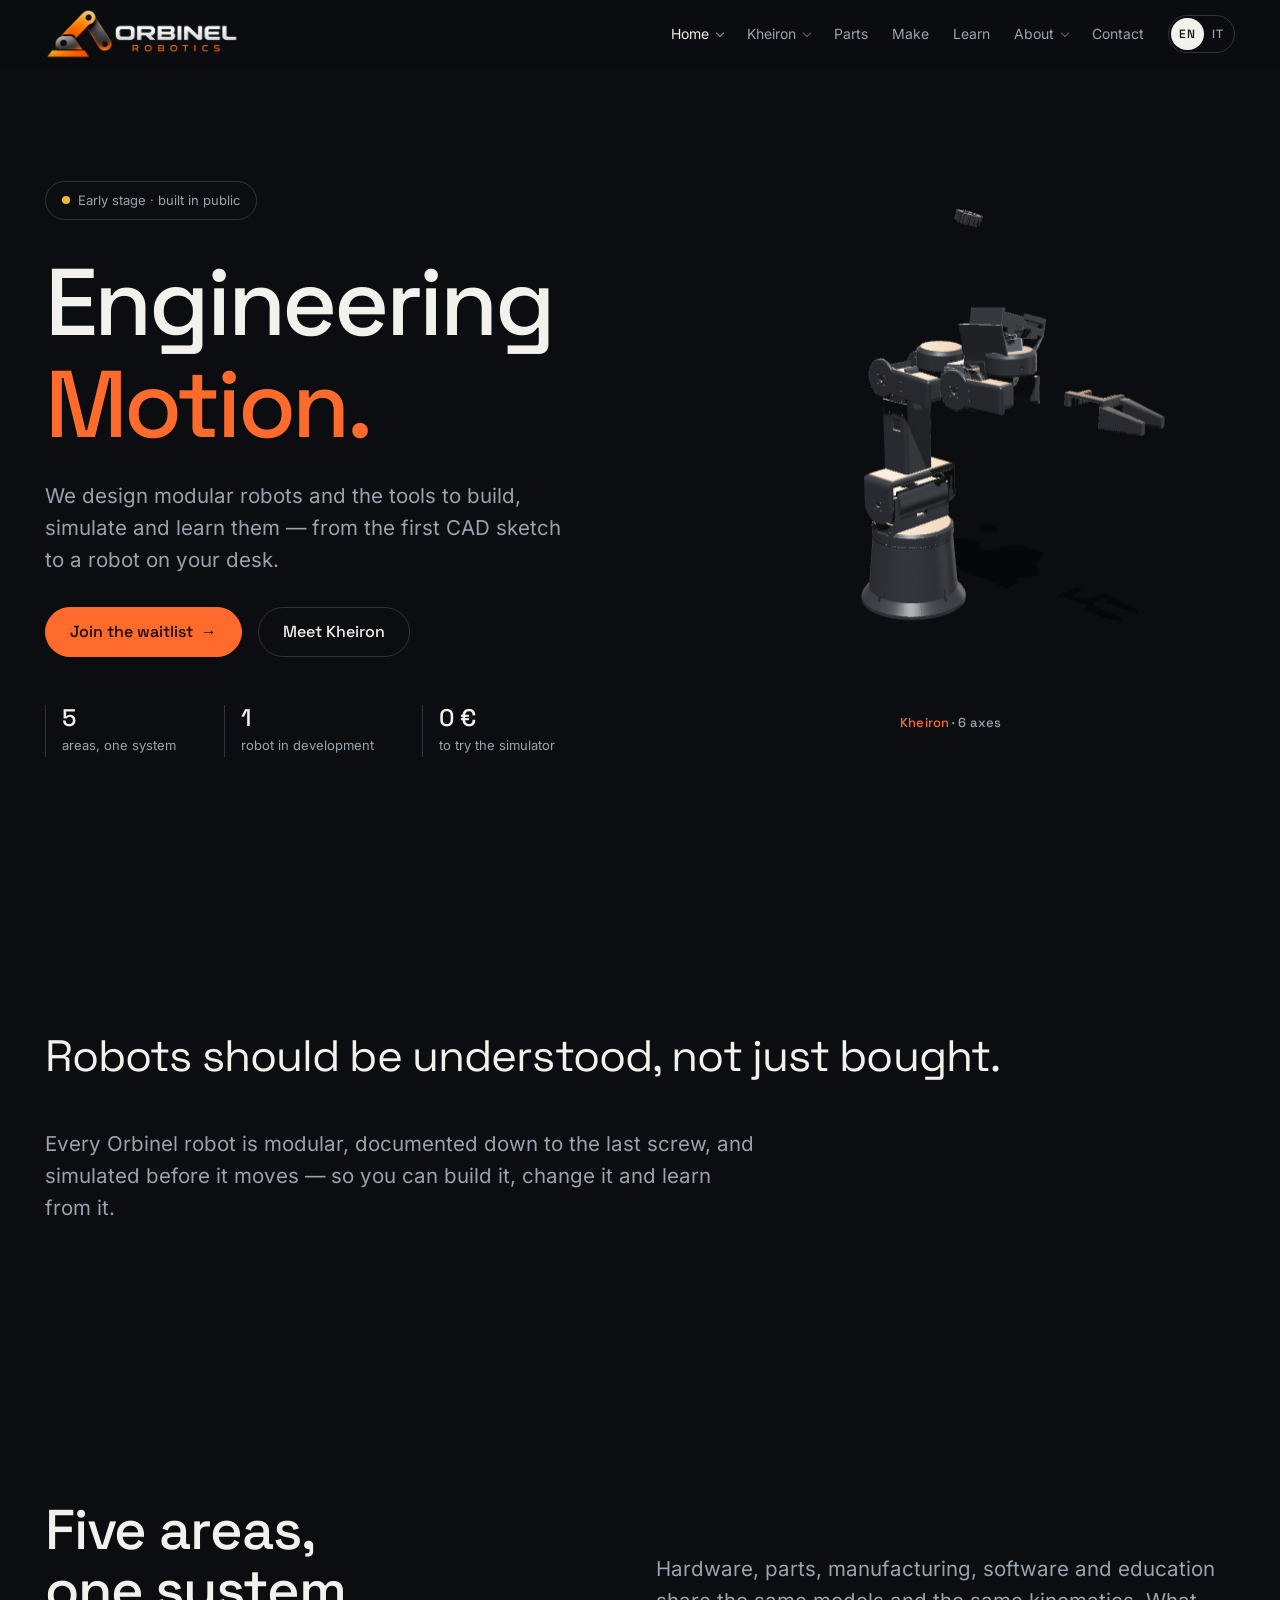
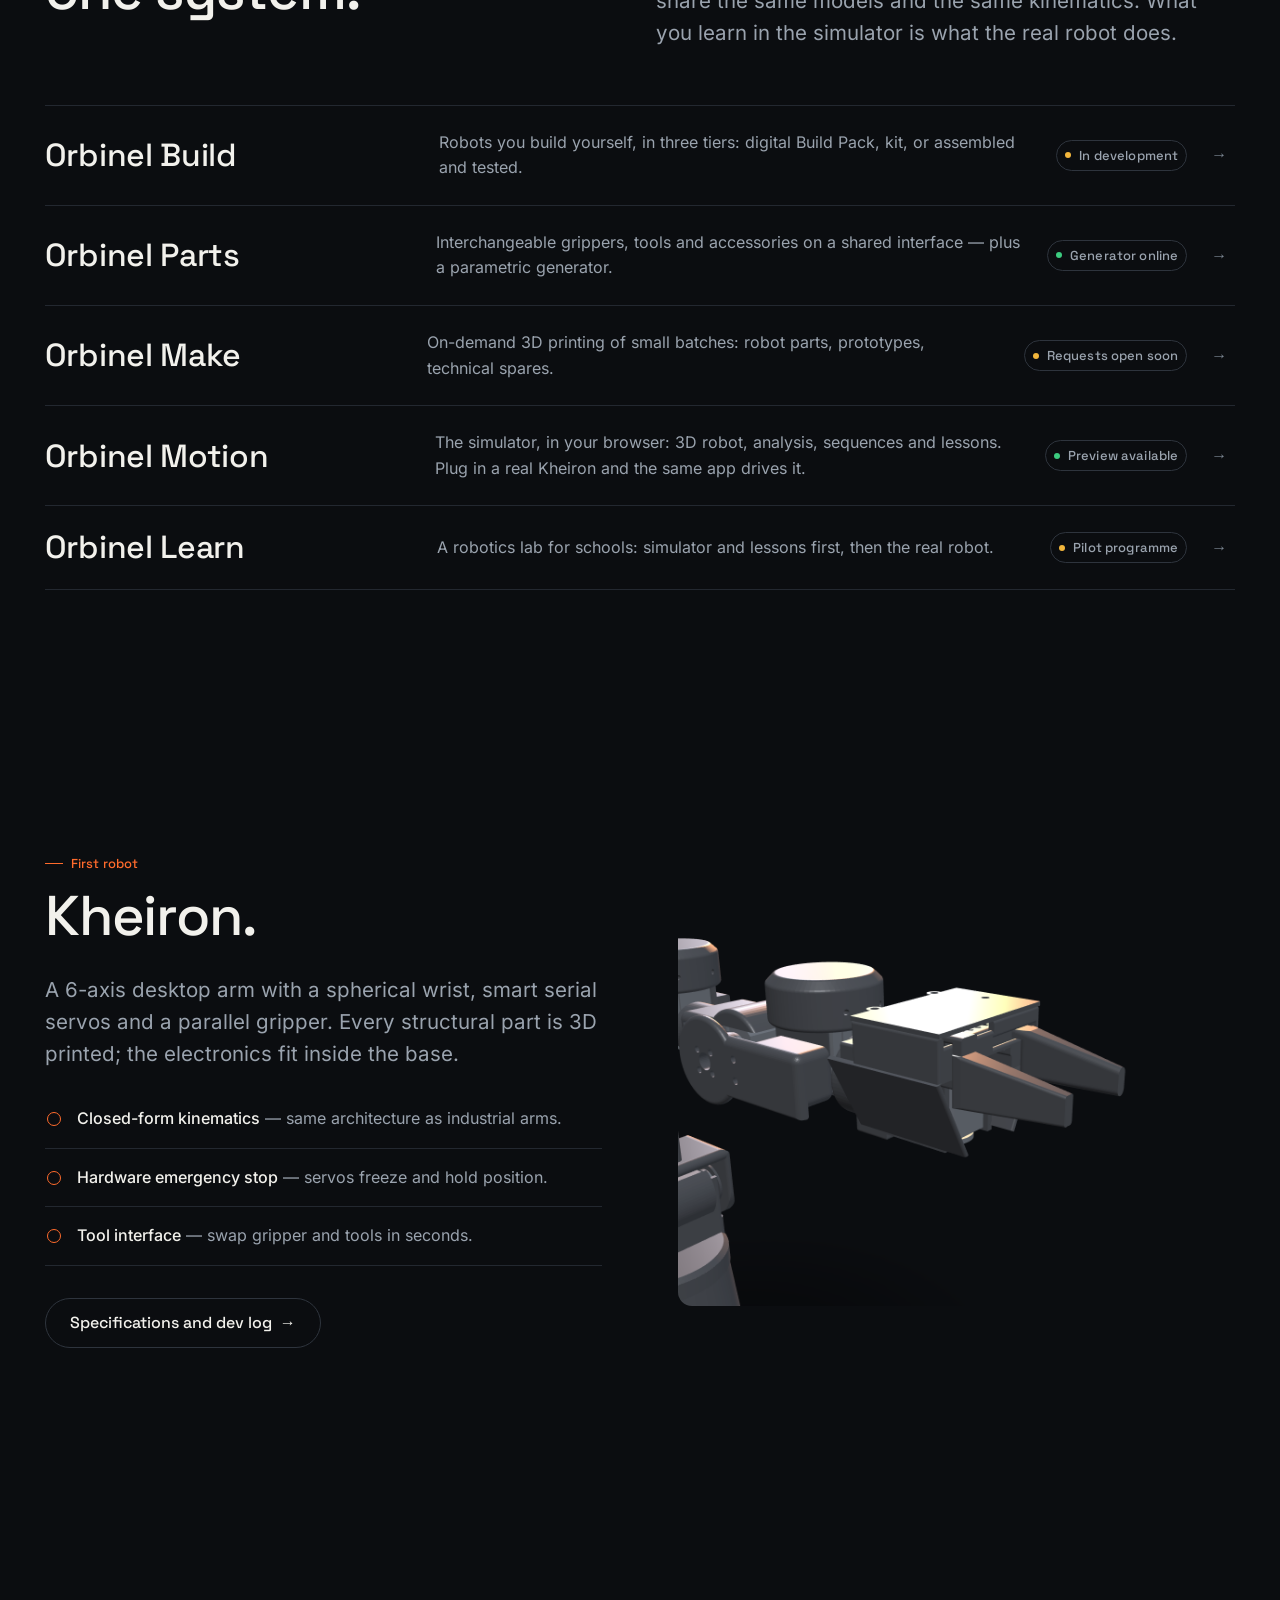
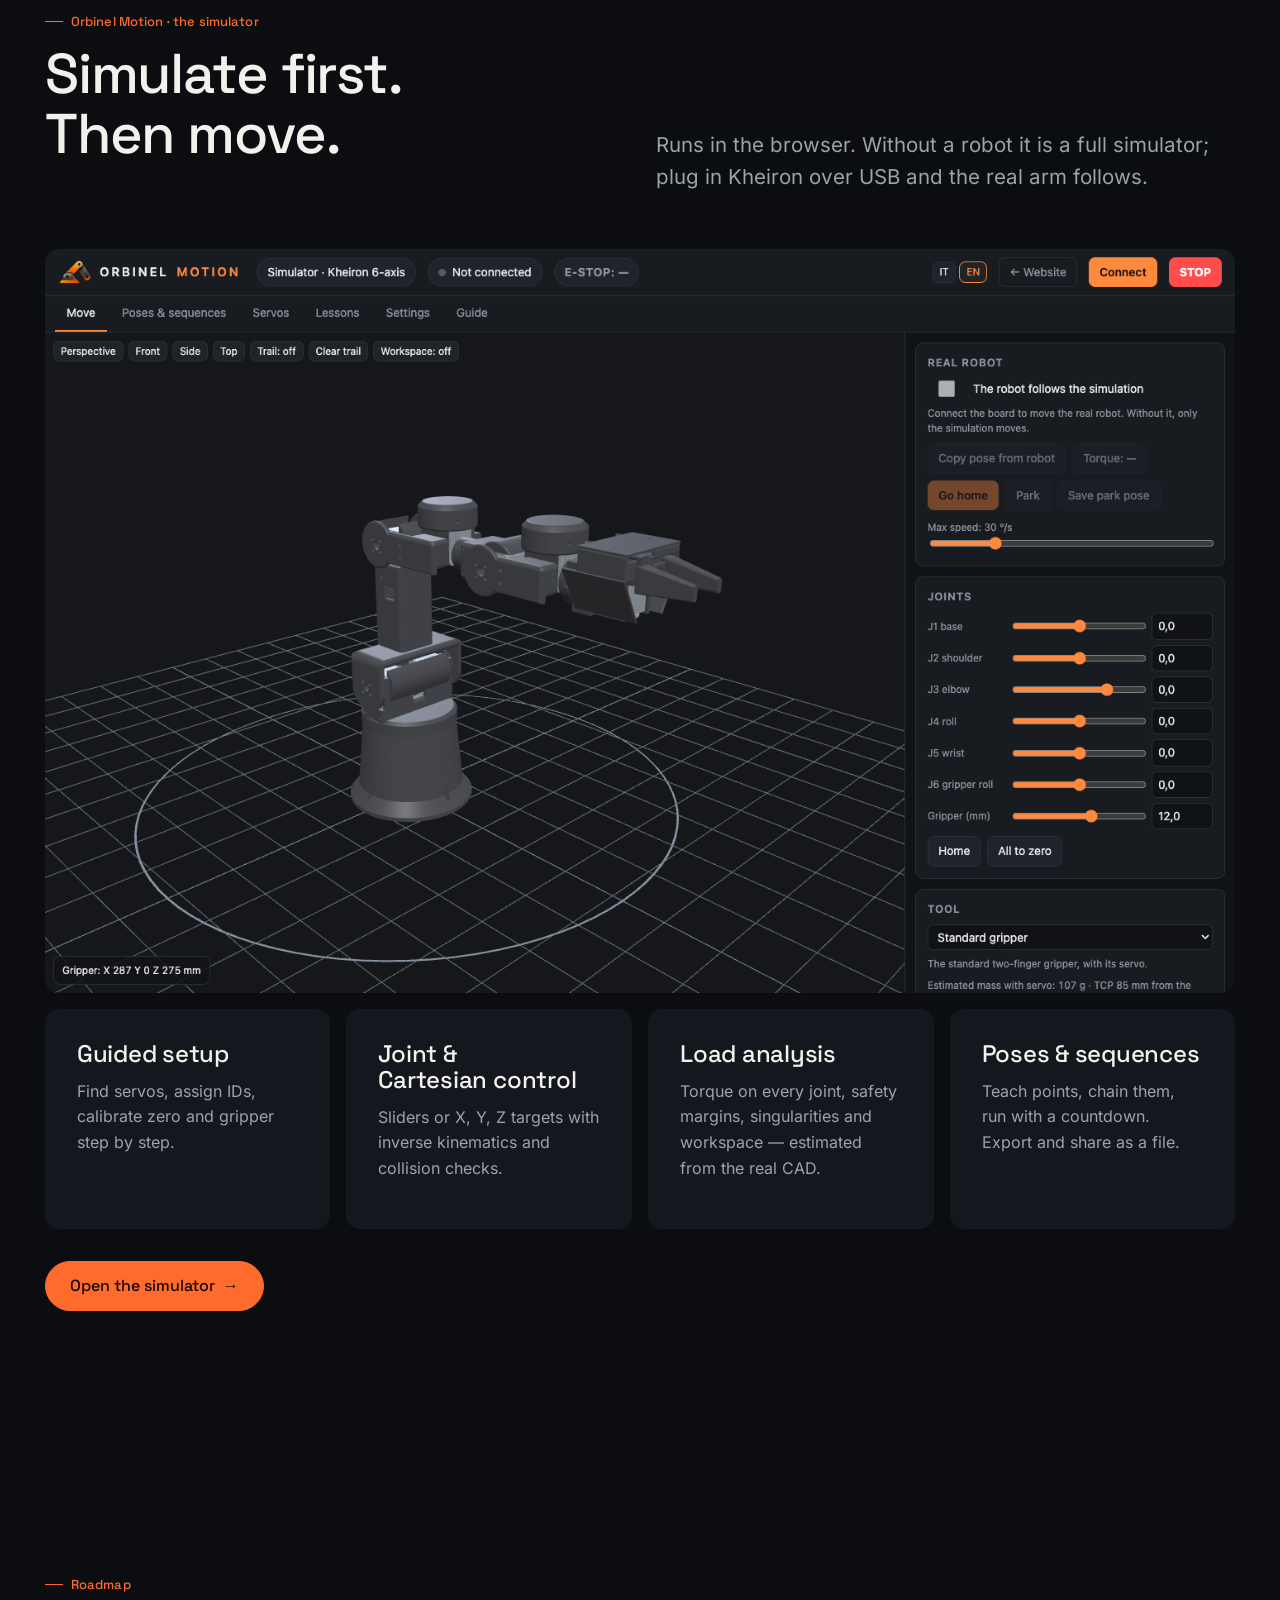
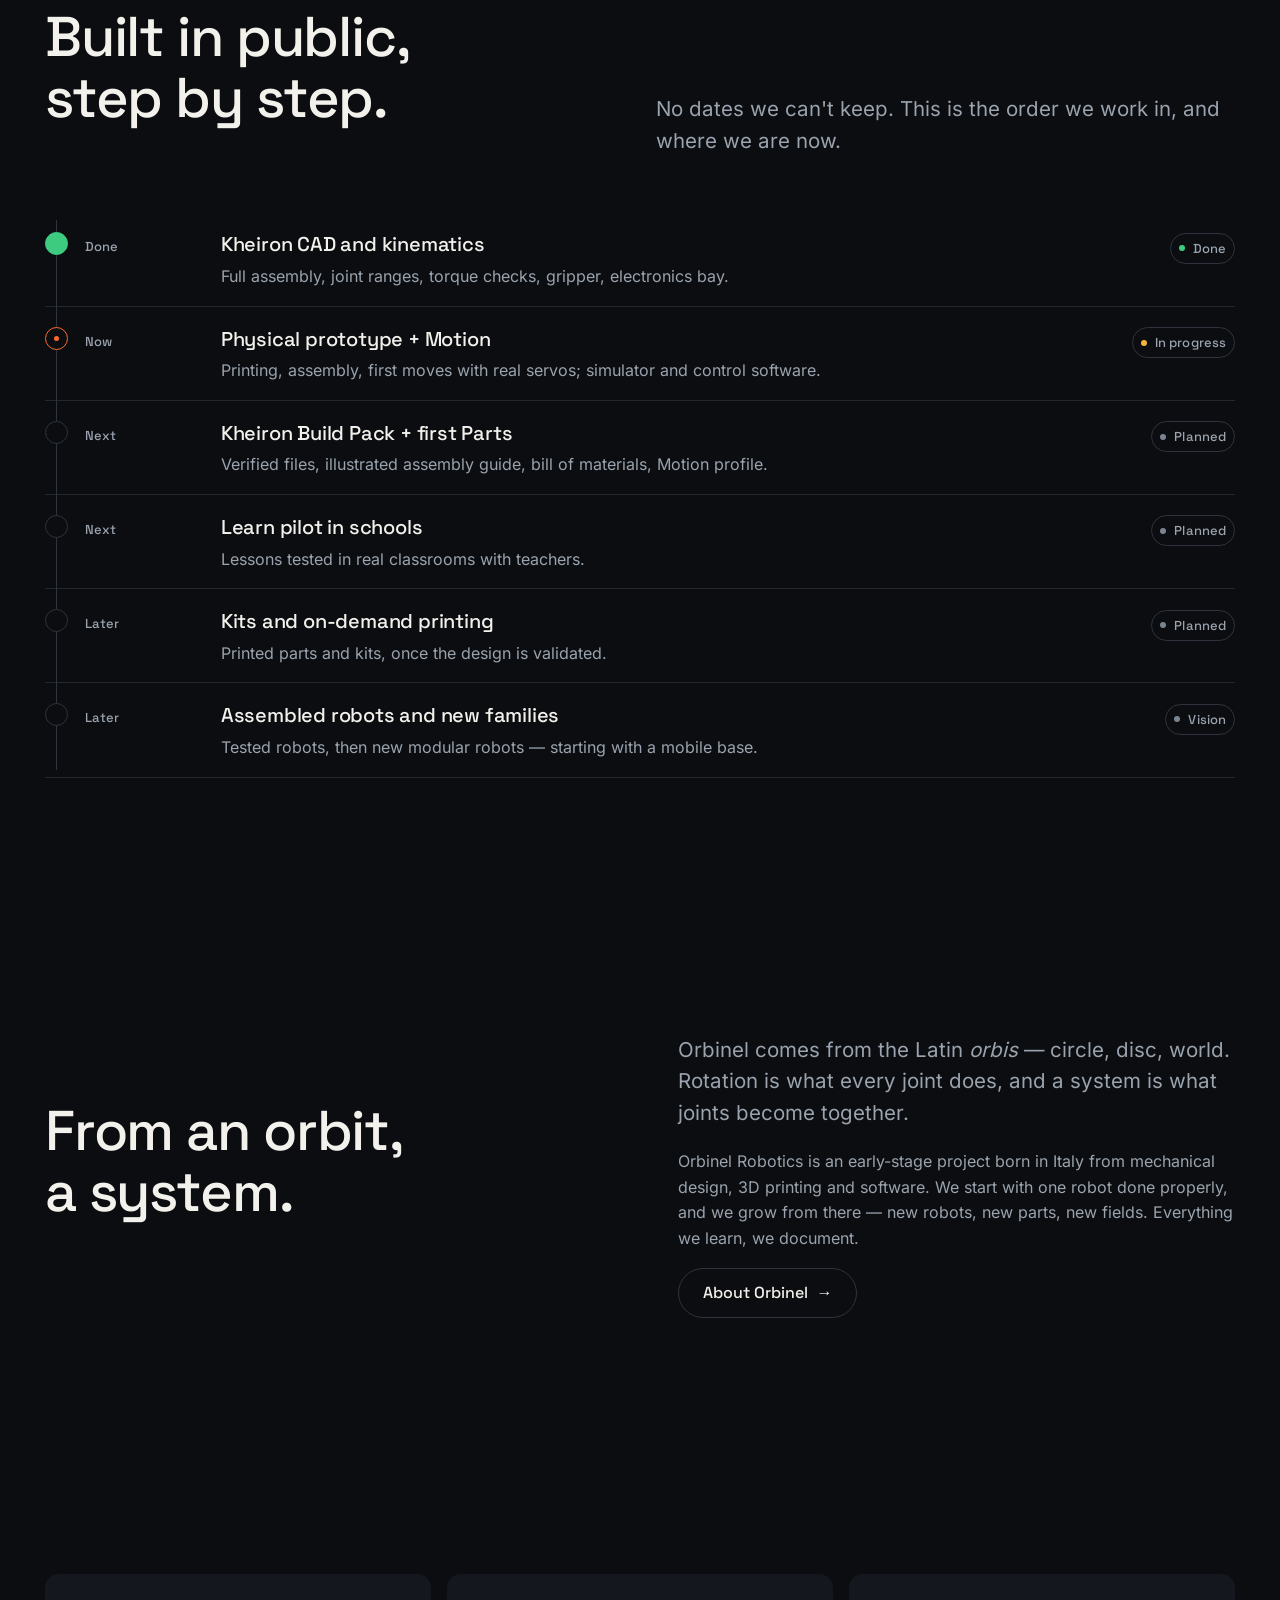
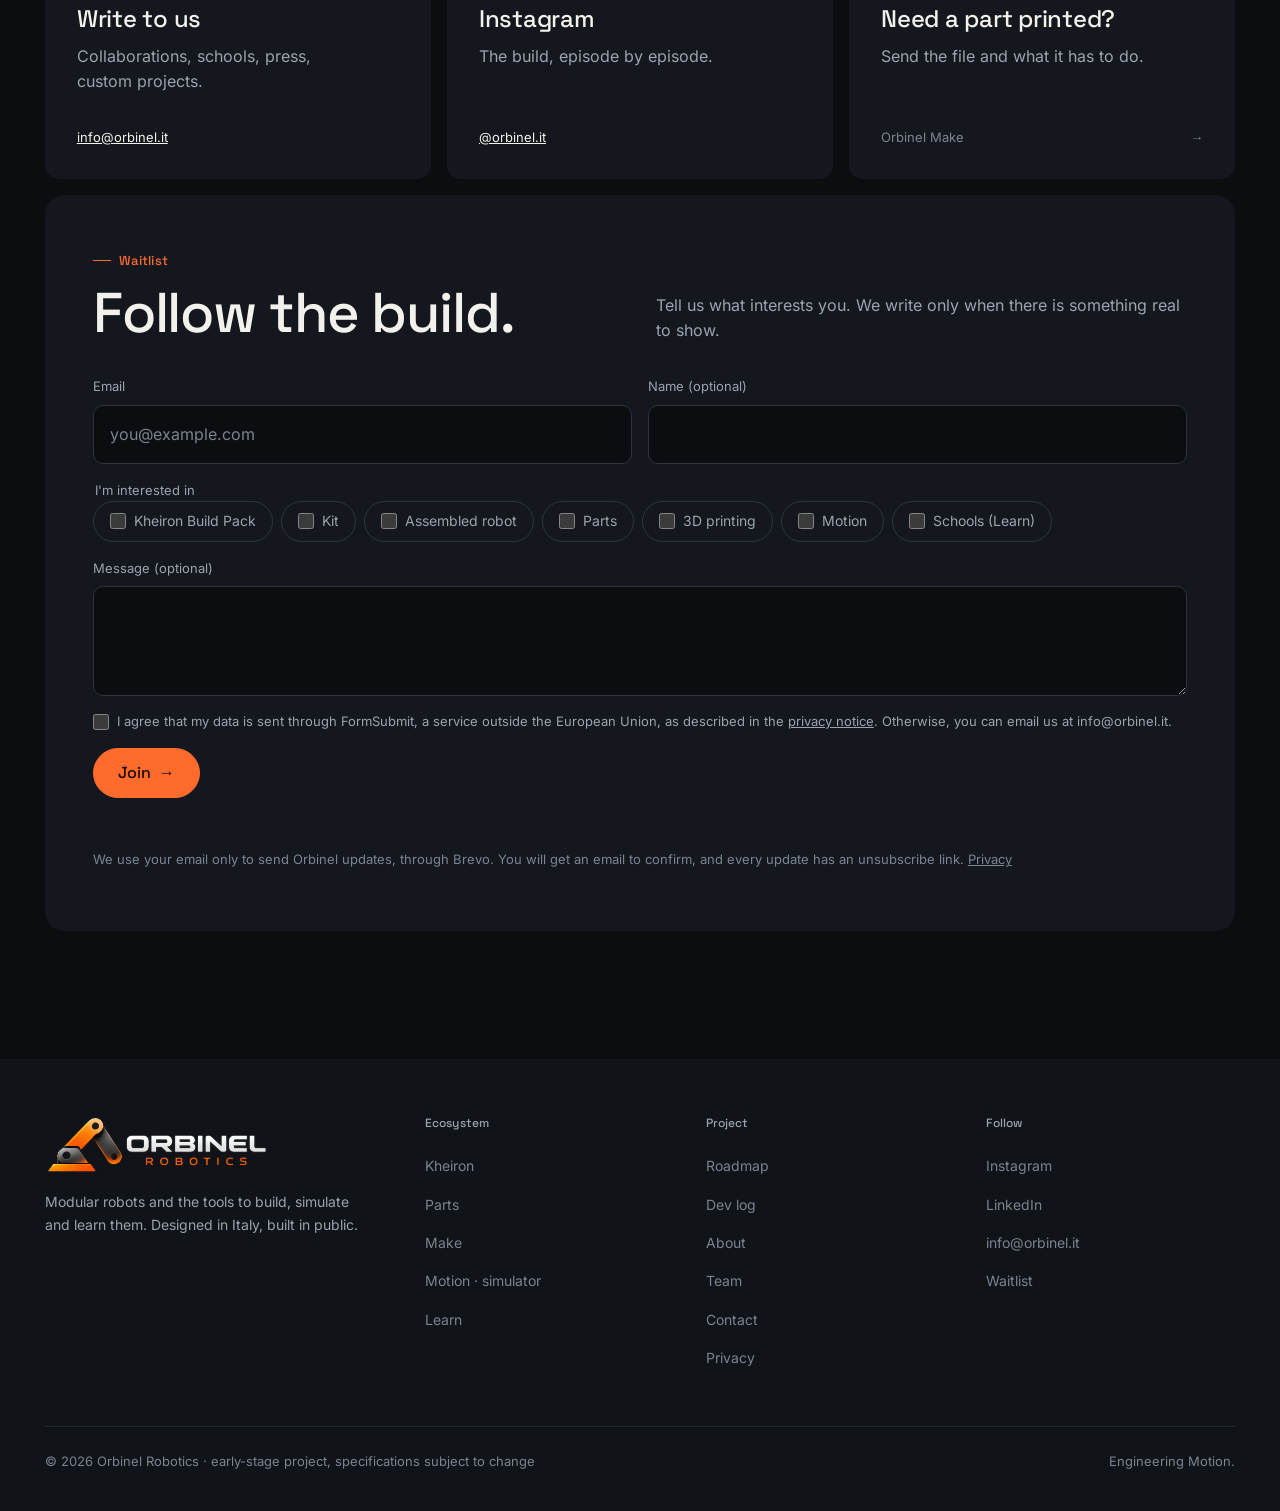
==== commit 8376e8f9: "Motion in inglese quando il sito è in inglese, schermata della home per lingua" ====
--- a/index.html
+++ b/index.html
@@ -191,7 +191,7 @@
         </div>
         <p class="grande"><span lang="en">Runs in the browser. Without a robot it is a full simulator; plug in Kheiron over USB and the real arm follows.</span><span lang="it">Funziona nel browser. Senza robot è un simulatore completo; colleghi Kheiron via USB e il braccio vero segue.</span></p>
       </div>
-      <div class="cornice compare"><img src="img/motion.png" alt="Orbinel Motion interface" loading="lazy" width="1440" height="900"></div>
+      <div class="cornice compare"><img lang="en" src="img/motion-en.png" alt="Orbinel Motion interface" loading="lazy" width="1440" height="900"><img lang="it" src="img/motion.png" alt="Interfaccia di Orbinel Motion" loading="lazy" width="1440" height="900"></div>
       <div class="schede" style="margin-top:16px">
         <div class="scheda compare"><h3 style="margin-top:0"><span lang="en">Guided setup</span><span lang="it">Configurazione guidata</span></h3><p><span lang="en">Find servos, assign IDs, calibrate zero and gripper step by step.</span><span lang="it">Trova i servo, assegna gli ID, calibra zero e pinza passo per passo.</span></p></div>
         <div class="scheda compare"><h3 style="margin-top:0"><span lang="en">Joint & Cartesian control</span><span lang="it">Comando giunti e cartesiano</span></h3><p><span lang="en">Sliders or X, Y, Z targets with inverse kinematics and collision checks.</span><span lang="it">Cursori o punti X, Y, Z con cinematica inversa e controllo delle collisioni.</span></p></div>
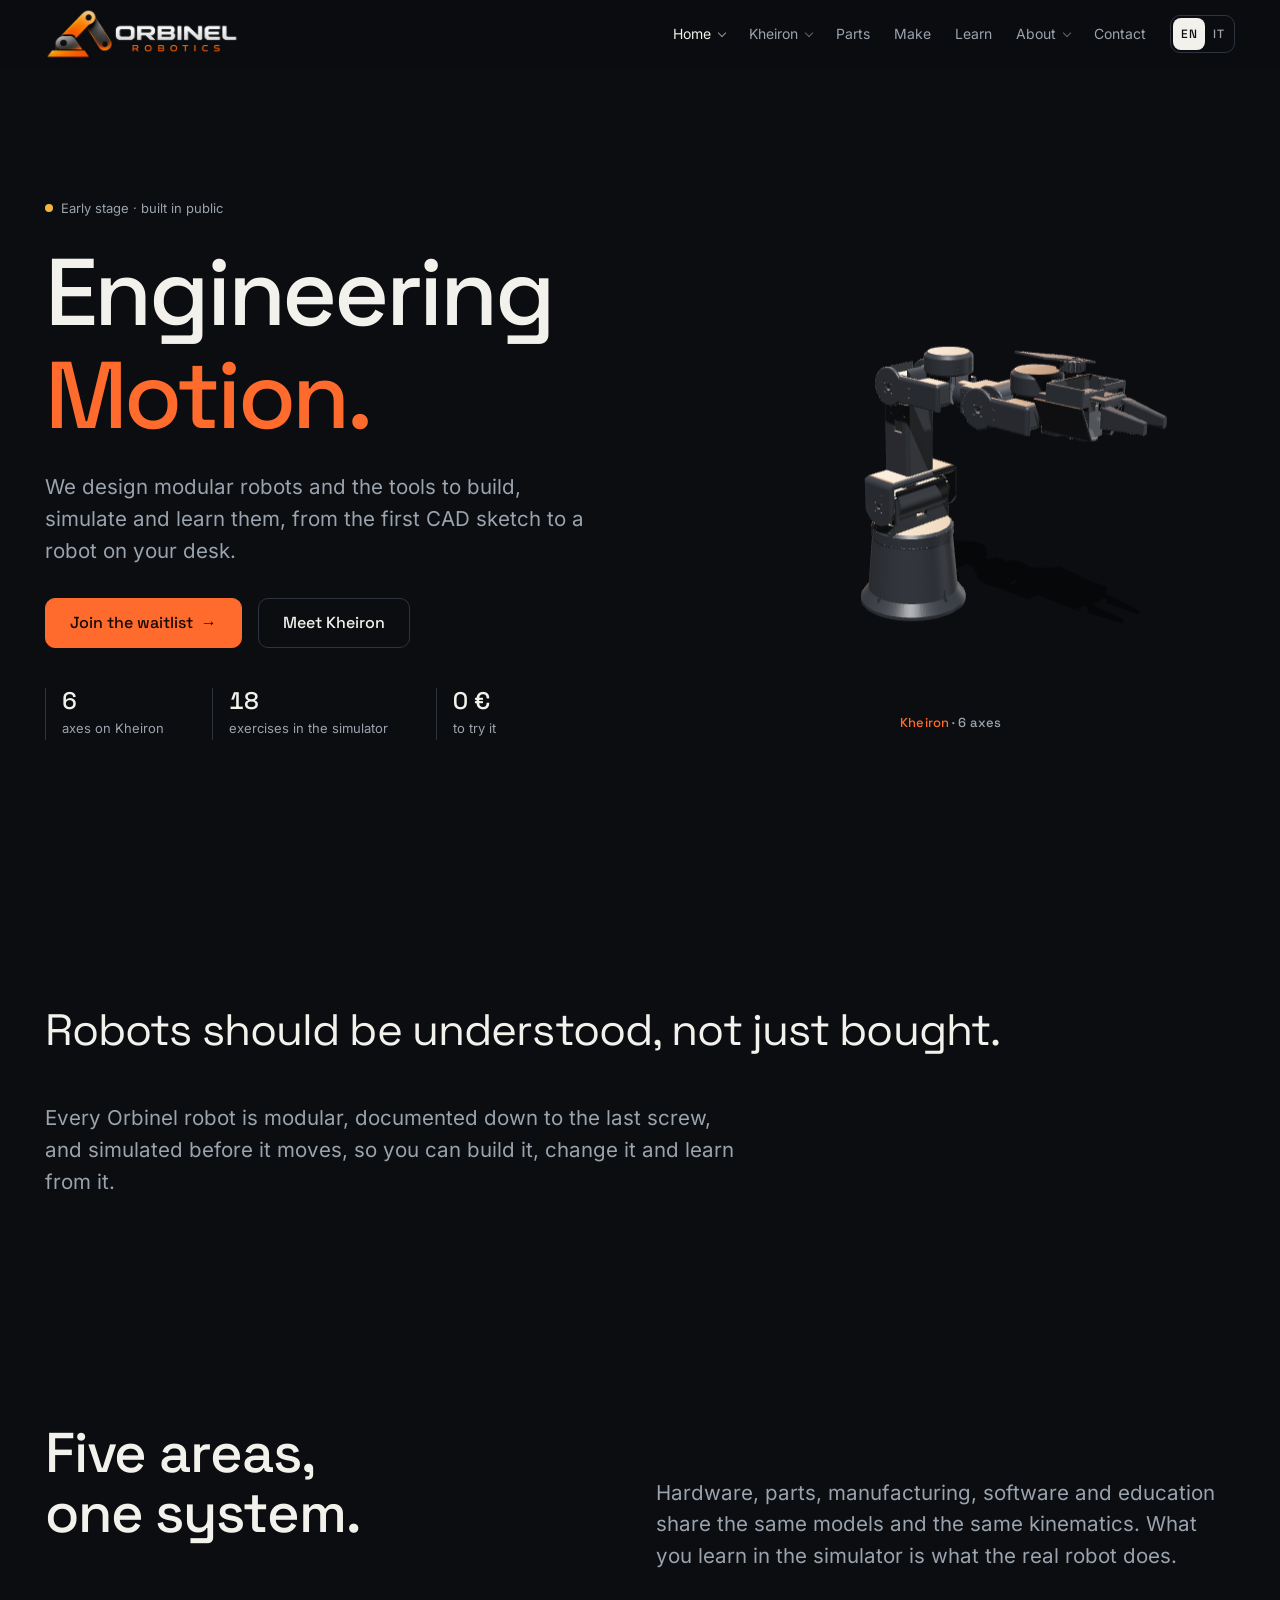
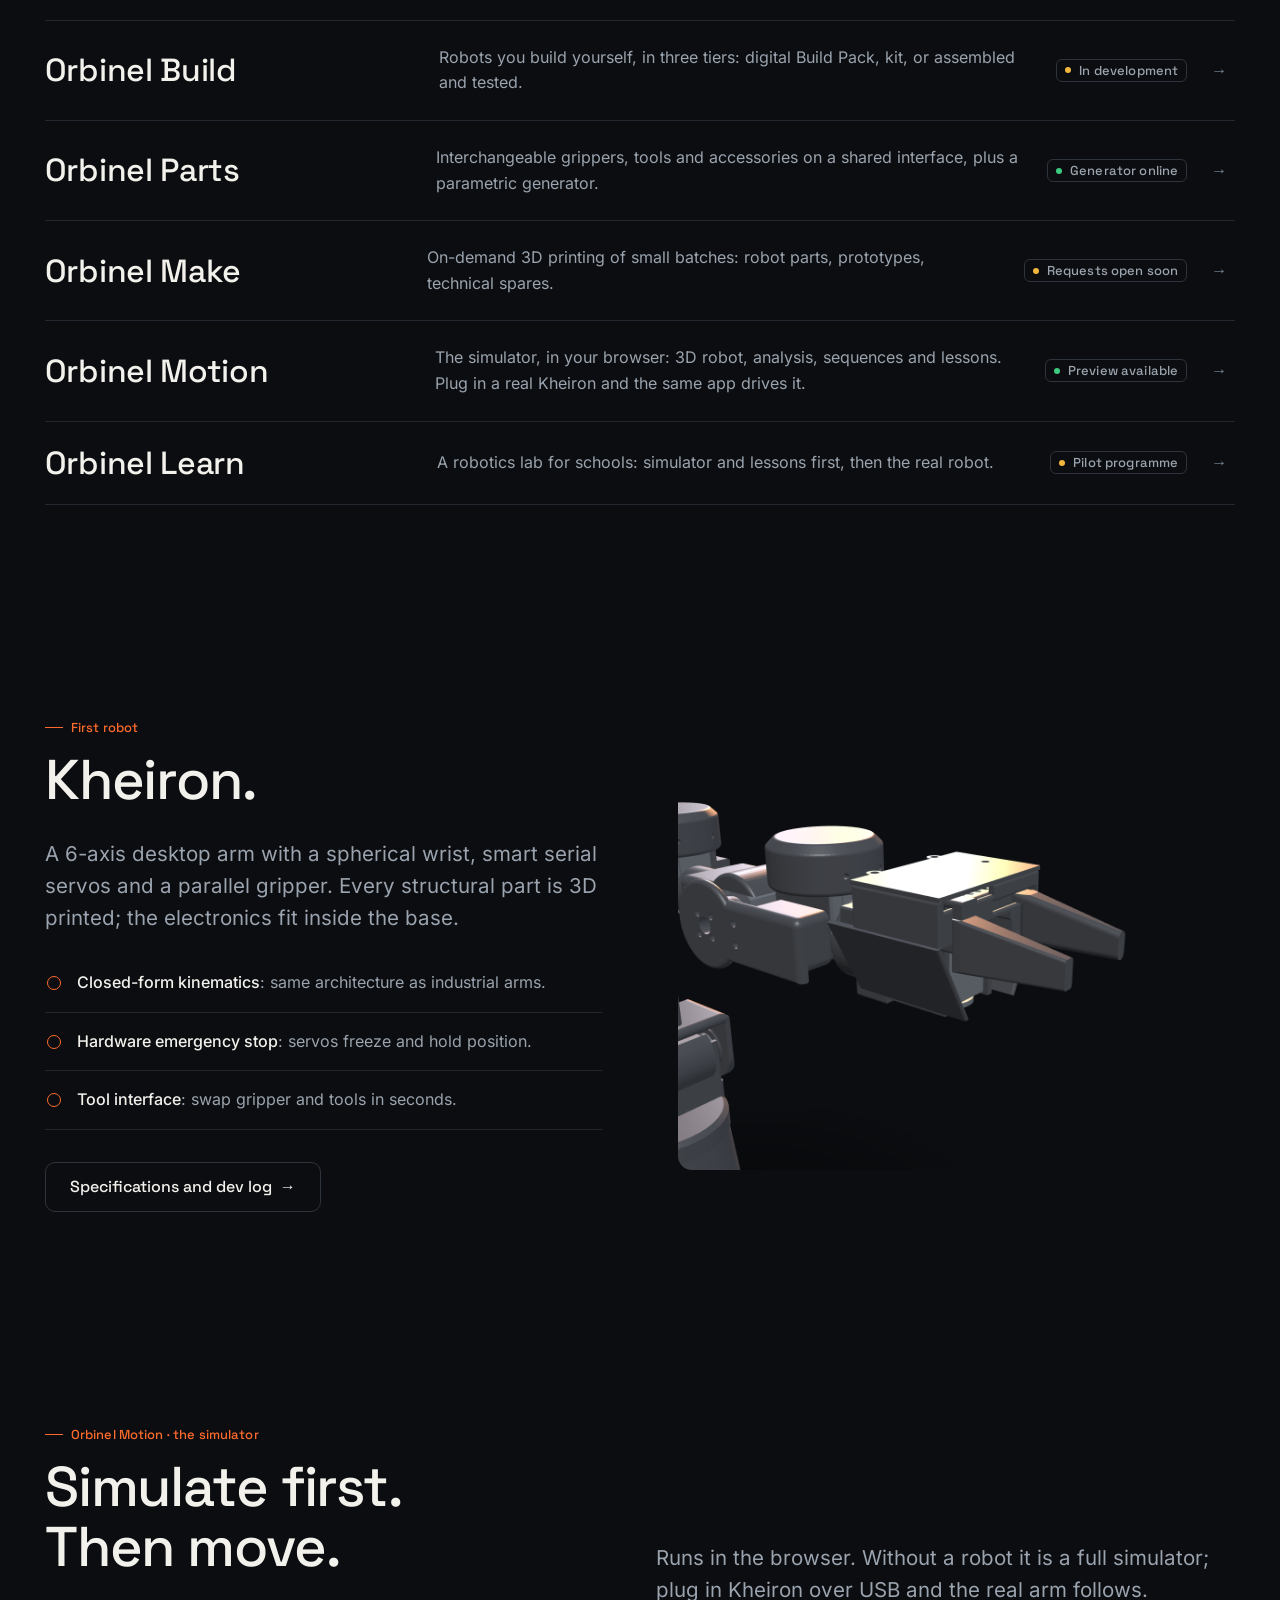
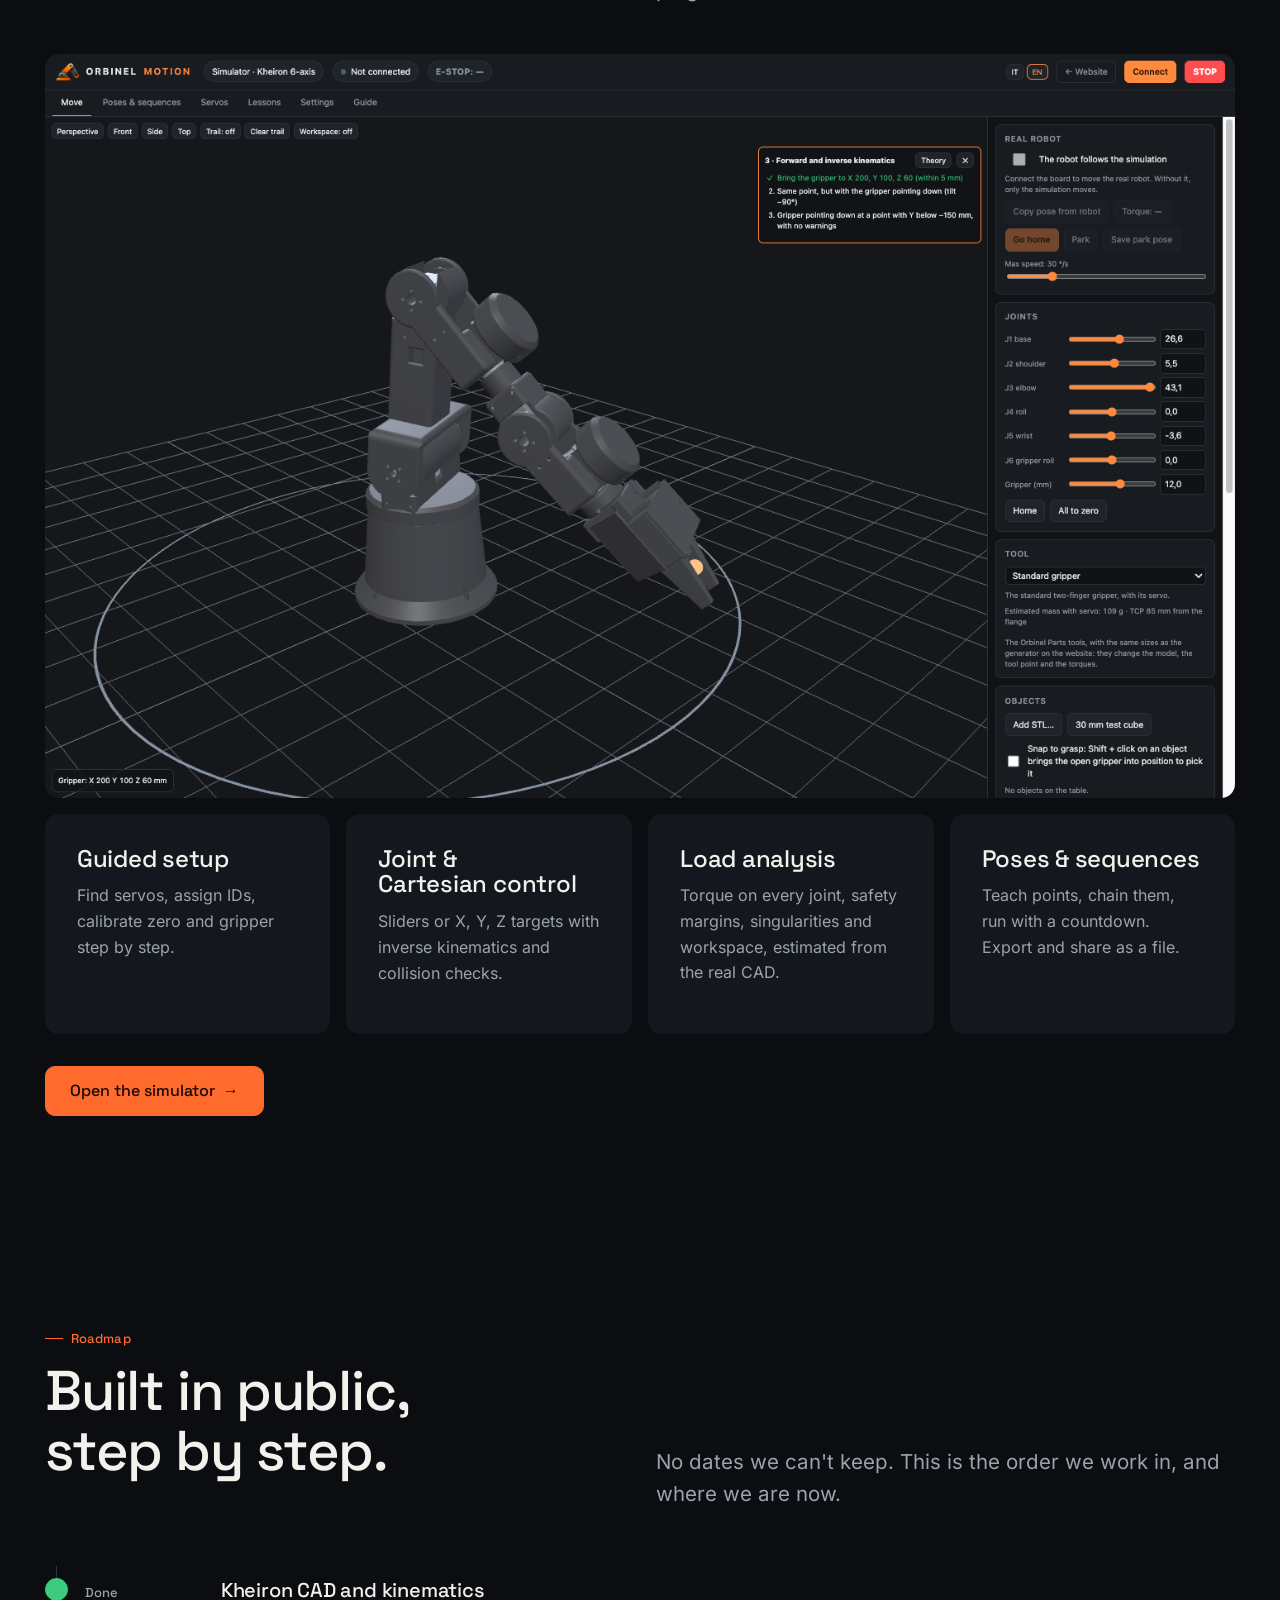
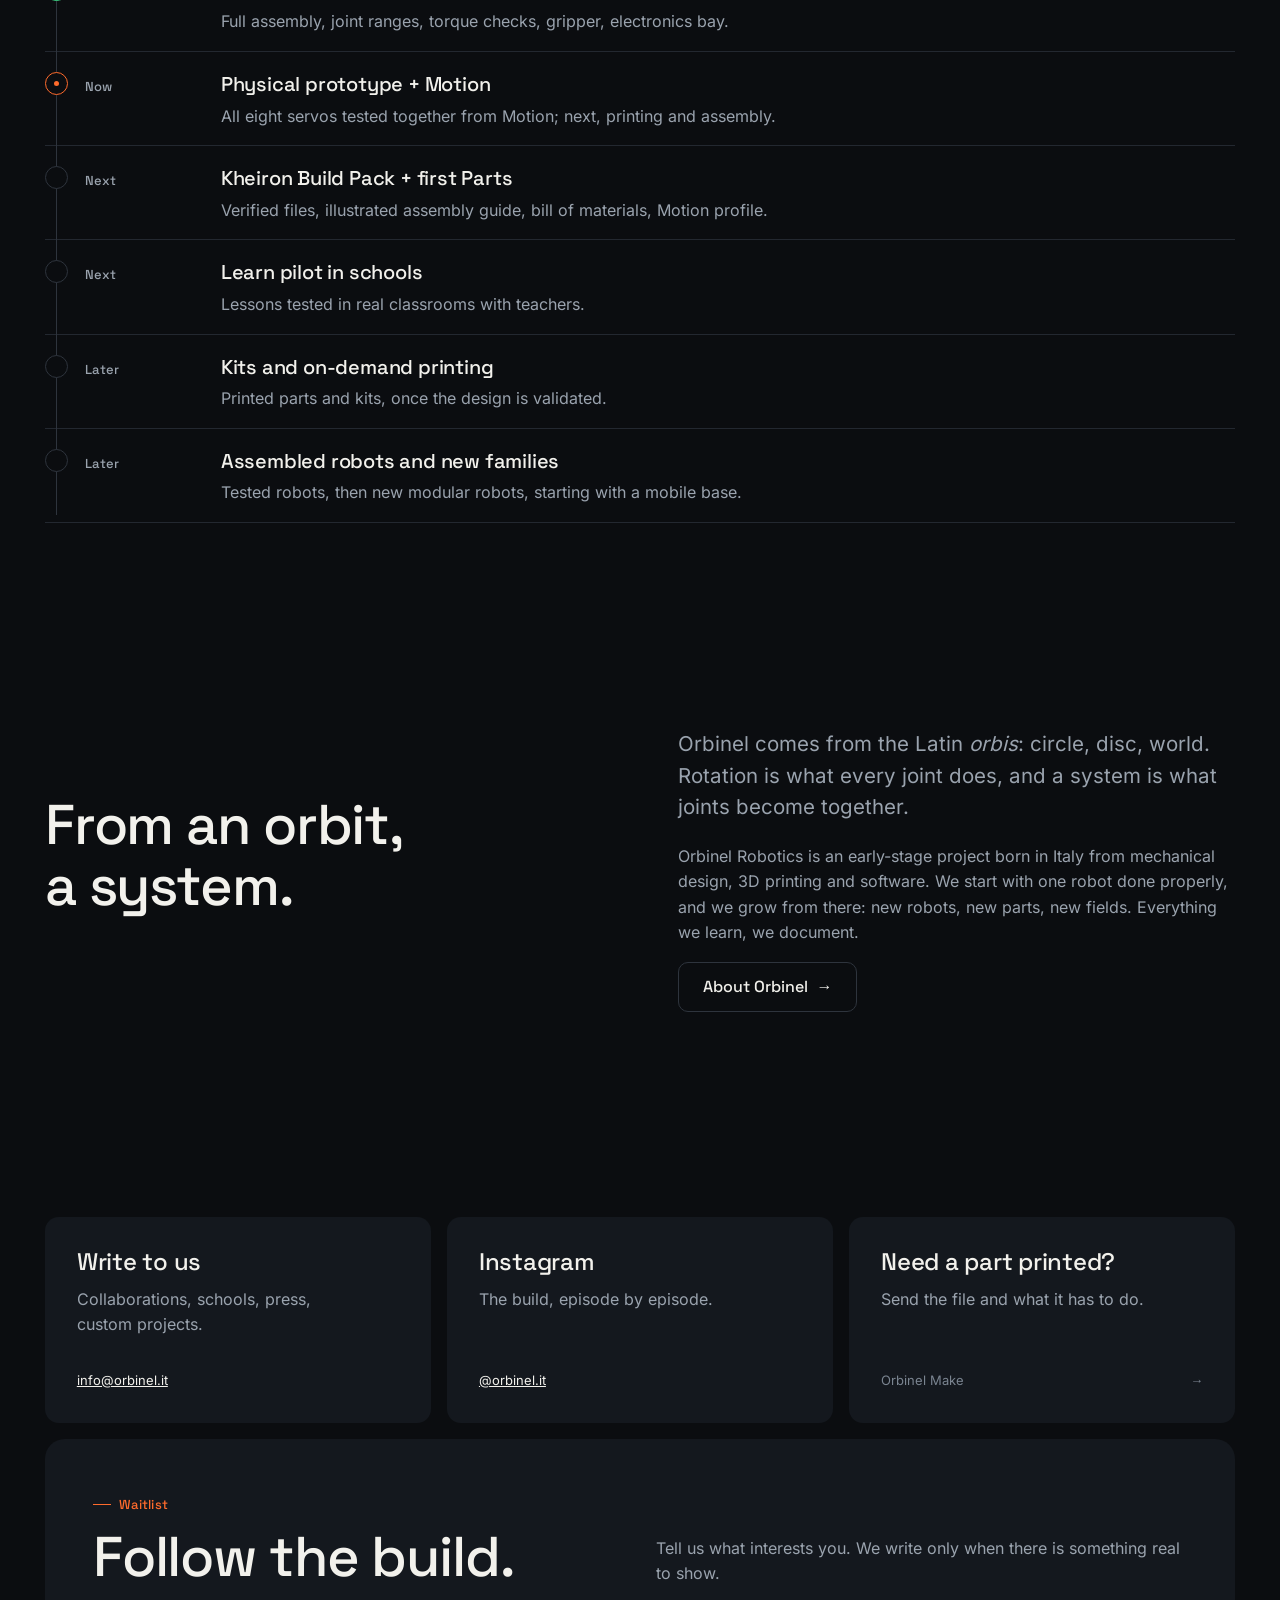
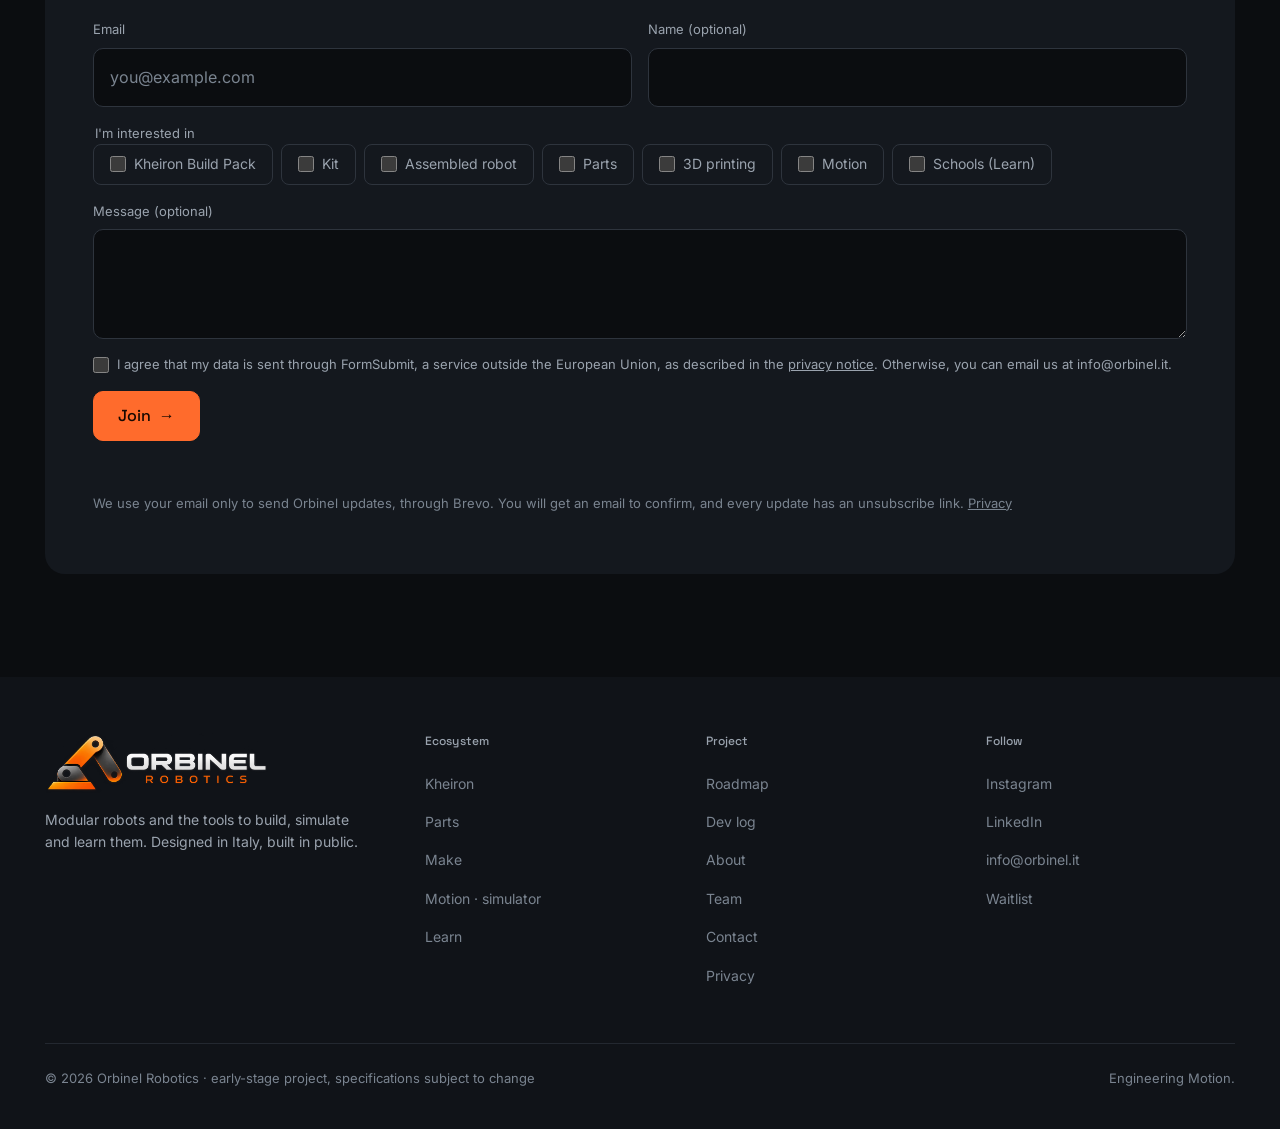
==== commit b63078f0: "Kheiron: tutti e otto i servo provati sul bus; revisione testi e stile" ====
--- a/index.html
+++ b/index.html
@@ -18,7 +18,7 @@
 <link rel="preload" href="fonts/space-grotesk-latin-500-normal.woff2" as="font" type="font/woff2" crossorigin>
 <!-- i pezzi del robot partono subito, insieme alla pagina: sono il file più pesante della scena 3D -->
 <link rel="preload" href="motion/robot/kheiron/stl/pacchetto.bin" as="fetch" crossorigin>
-<link rel="stylesheet" href="css/stile.css?v=43f60e27">
+<link rel="stylesheet" href="css/stile.css?v=ba872d6e">
 <!-- dati strutturati: nome del sito e profili ufficiali, per il riquadro del marchio su Google -->
 <script type="application/ld+json">
 {
@@ -94,7 +94,7 @@
         <div class="stato"><i></i><span lang="en">Early stage · built in public</span><span lang="it">Fase iniziale · sviluppato in pubblico</span></div>
         <h1>Engineering<br><span class="accento">Motion.</span></h1>
         <p class="grande">
-          <span lang="en">We design modular robots and the tools to build, simulate and learn them — from the first CAD sketch to a robot on your desk.</span>
+          <span lang="en">We design modular robots and the tools to build, simulate and learn them, from the first CAD sketch to a robot on your desk.</span>
           <span lang="it">Progettiamo robot modulari e gli strumenti per costruirli, simularli e impararli: dal primo schizzo CAD al robot sulla tua scrivania.</span>
         </p>
         <div class="pulsanti">
@@ -102,9 +102,9 @@
           <a class="pulsante" href="kheiron.html"><span lang="en">Meet Kheiron</span><span lang="it">Scopri Kheiron</span></a>
         </div>
         <div class="dati-rapidi">
-          <div><b>5</b><span lang="en">areas, one system</span><span lang="it">aree, un solo sistema</span></div>
-          <div><b>1</b><span lang="en">robot in development</span><span lang="it">robot in sviluppo</span></div>
-          <div><b>0 €</b><span lang="en">to try the simulator</span><span lang="it">per provare il simulatore</span></div>
+          <div><b>6</b><span lang="en">axes on Kheiron</span><span lang="it">assi su Kheiron</span></div>
+          <div><b>18</b><span lang="en">exercises in the simulator</span><span lang="it">esercizi nel simulatore</span></div>
+          <div><b>0 €</b><span lang="en">to try it</span><span lang="it">per provarlo</span></div>
         </div>
       </div>
       <div class="scena3d famiglia" data-famiglia aria-label="Robot Orbinel che si montano"><div class="vista"></div><div class="caricando">Orbinel</div><div class="didascalia"></div></div>
@@ -115,7 +115,7 @@
   <section class="sezione">
     <div class="contenitore compare">
       <p class="manifesto"><span lang="en">Robots should be understood, not just bought.</span><span lang="it">I robot vanno capiti, non solo comprati.</span></p>
-      <p class="grande manifesto-segue"><span lang="en">Every Orbinel robot is modular, documented down to the last screw, and simulated before it moves — so you can build it, change it and learn from it.</span><span lang="it">Ogni robot Orbinel è modulare, documentato fino all'ultima vite e simulato prima di muoversi: così puoi costruirlo, modificarlo e impararci.</span></p>
+      <p class="grande manifesto-segue"><span lang="en">Every Orbinel robot is modular, documented down to the last screw, and simulated before it moves, so you can build it, change it and learn from it.</span><span lang="it">Ogni robot Orbinel è modulare, documentato fino all'ultima vite e simulato prima di muoversi: così puoi costruirlo, modificarlo e impararci.</span></p>
     </div>
   </section>
 
@@ -137,7 +137,7 @@
         </a>
         <a class="area compare" href="parts.html">
           <h3>Orbinel Parts</h3>
-          <p><span lang="en">Interchangeable grippers, tools and accessories on a shared interface — plus a parametric generator.</span><span lang="it">Pinze, utensili e accessori intercambiabili su un attacco comune, più un generatore parametrico.</span></p>
+          <p><span lang="en">Interchangeable grippers, tools and accessories on a shared interface, plus a parametric generator.</span><span lang="it">Pinze, utensili e accessori intercambiabili su un attacco comune, più un generatore parametrico.</span></p>
           <span class="etichetta attivo"><span lang="en">Generator online</span><span lang="it">Generatore online</span></span>
           <span class="freccia" aria-hidden="true">→</span>
         </a>
@@ -171,9 +171,9 @@
         <h2>Kheiron.</h2>
         <p class="grande"><span lang="en">A 6-axis desktop arm with a spherical wrist, smart serial servos and a parallel gripper. Every structural part is 3D printed; the electronics fit inside the base.</span><span lang="it">Un braccio da scrivania a 6 assi con polso sferico, servo seriali intelligenti e pinza parallela. Ogni parte strutturale è stampata in 3D; l'elettronica sta dentro la base.</span></p>
         <ul class="elenco">
-          <li><b><span lang="en">Closed-form kinematics</span><span lang="it">Cinematica in forma chiusa</span></b> — <span lang="en">same architecture as industrial arms.</span><span lang="it">la stessa architettura dei bracci industriali.</span></li>
-          <li><b><span lang="en">Hardware emergency stop</span><span lang="it">Arresto d'emergenza fisico</span></b> — <span lang="en">servos freeze and hold position.</span><span lang="it">i servo si fermano e tengono la posizione.</span></li>
-          <li><b><span lang="en">Tool interface</span><span lang="it">Attacco utensile</span></b> — <span lang="en">swap gripper and tools in seconds.</span><span lang="it">cambi pinza e utensili in pochi secondi.</span></li>
+          <li><b><span lang="en">Closed-form kinematics</span><span lang="it">Cinematica in forma chiusa</span></b>: <span lang="en">same architecture as industrial arms.</span><span lang="it">la stessa architettura dei bracci industriali.</span></li>
+          <li><b><span lang="en">Hardware emergency stop</span><span lang="it">Arresto d'emergenza fisico</span></b>: <span lang="en">servos freeze and hold position.</span><span lang="it">i servo si fermano e tengono la posizione.</span></li>
+          <li><b><span lang="en">Tool interface</span><span lang="it">Attacco utensile</span></b>: <span lang="en">swap gripper and tools in seconds.</span><span lang="it">cambi pinza e utensili in pochi secondi.</span></li>
         </ul>
         <a class="pulsante" href="kheiron.html"><span lang="en">Specifications and dev log</span><span lang="it">Specifiche e diario di sviluppo</span> <span class="freccia">→</span></a>
       </div>
@@ -195,7 +195,7 @@
       <div class="schede" style="margin-top:16px">
         <div class="scheda compare"><h3 style="margin-top:0"><span lang="en">Guided setup</span><span lang="it">Configurazione guidata</span></h3><p><span lang="en">Find servos, assign IDs, calibrate zero and gripper step by step.</span><span lang="it">Trova i servo, assegna gli ID, calibra zero e pinza passo per passo.</span></p></div>
         <div class="scheda compare"><h3 style="margin-top:0"><span lang="en">Joint & Cartesian control</span><span lang="it">Comando giunti e cartesiano</span></h3><p><span lang="en">Sliders or X, Y, Z targets with inverse kinematics and collision checks.</span><span lang="it">Cursori o punti X, Y, Z con cinematica inversa e controllo delle collisioni.</span></p></div>
-        <div class="scheda compare"><h3 style="margin-top:0"><span lang="en">Load analysis</span><span lang="it">Analisi dei carichi</span></h3><p><span lang="en">Torque on every joint, safety margins, singularities and workspace — estimated from the real CAD.</span><span lang="it">Coppia su ogni giunto, margini, singolarità e spazio di lavoro, stimati dal CAD reale.</span></p></div>
+        <div class="scheda compare"><h3 style="margin-top:0"><span lang="en">Load analysis</span><span lang="it">Analisi dei carichi</span></h3><p><span lang="en">Torque on every joint, safety margins, singularities and workspace, estimated from the real CAD.</span><span lang="it">Coppia su ogni giunto, margini, singolarità e spazio di lavoro, stimati dal CAD reale.</span></p></div>
         <div class="scheda compare"><h3 style="margin-top:0"><span lang="en">Poses & sequences</span><span lang="it">Pose e sequenze</span></h3><p><span lang="en">Teach points, chain them, run with a countdown. Export and share as a file.</span><span lang="it">Salva i punti, mettili in fila, esegui con il conto alla rovescia. Esporta e condividi in un file.</span></p></div>
       </div>
       <div class="pulsanti compare" style="margin-top:32px"><a class="pulsante primario" href="motion/"><span lang="en">Open the simulator</span><span lang="it">Apri il simulatore</span> <span class="freccia">→</span></a></div>
@@ -213,12 +213,12 @@
         <p class="grande"><span lang="en">No dates we can't keep. This is the order we work in, and where we are now.</span><span lang="it">Nessuna data che non possiamo mantenere. Questo è l'ordine in cui lavoriamo, e dove siamo adesso.</span></p>
       </div>
       <div class="roadmap compare">
-        <div class="tappa fatta"><span class="punto"></span><span class="quando"><span lang="en">Done</span><span lang="it">Fatto</span></span><div><h3 class="titolo-tappa"><span lang="en">Kheiron CAD and kinematics</span><span lang="it">CAD e cinematica di Kheiron</span></h3><p><span lang="en">Full assembly, joint ranges, torque checks, gripper, electronics bay.</span><span lang="it">Assieme completo, corse dei giunti, verifiche di coppia, pinza, vano elettronica.</span></p></div><span class="etichetta attivo"><span lang="en">Done</span><span lang="it">Fatto</span></span></div>
-        <div class="tappa ora"><span class="punto"></span><span class="quando"><span lang="en">Now</span><span lang="it">Ora</span></span><div><h3 class="titolo-tappa"><span lang="en">Physical prototype + Motion</span><span lang="it">Prototipo fisico + Motion</span></h3><p><span lang="en">Printing, assembly, first moves with real servos; simulator and control software.</span><span lang="it">Stampa, montaggio, primi movimenti con i servo veri; simulatore e software di controllo.</span></p></div><span class="etichetta sviluppo"><span lang="en">In progress</span><span lang="it">In corso</span></span></div>
-        <div class="tappa"><span class="punto"></span><span class="quando"><span lang="en">Next</span><span lang="it">Poi</span></span><div><h3 class="titolo-tappa"><span lang="en">Kheiron Build Pack + first Parts</span><span lang="it">Build Pack di Kheiron + prime Parts</span></h3><p><span lang="en">Verified files, illustrated assembly guide, bill of materials, Motion profile.</span><span lang="it">File verificati, guida di montaggio illustrata, distinta componenti, profilo per Motion.</span></p></div><span class="etichetta futuro"><span lang="en">Planned</span><span lang="it">Previsto</span></span></div>
-        <div class="tappa"><span class="punto"></span><span class="quando"><span lang="en">Next</span><span lang="it">Poi</span></span><div><h3 class="titolo-tappa"><span lang="en">Learn pilot in schools</span><span lang="it">Pilota Learn nelle scuole</span></h3><p><span lang="en">Lessons tested in real classrooms with teachers.</span><span lang="it">Lezioni provate in classi vere con i docenti.</span></p></div><span class="etichetta futuro"><span lang="en">Planned</span><span lang="it">Previsto</span></span></div>
-        <div class="tappa"><span class="punto"></span><span class="quando"><span lang="en">Later</span><span lang="it">Dopo</span></span><div><h3 class="titolo-tappa"><span lang="en">Kits and on-demand printing</span><span lang="it">Kit e stampa su richiesta</span></h3><p><span lang="en">Printed parts and kits, once the design is validated.</span><span lang="it">Parti stampate e kit, quando il progetto è validato.</span></p></div><span class="etichetta futuro"><span lang="en">Planned</span><span lang="it">Previsto</span></span></div>
-        <div class="tappa"><span class="punto"></span><span class="quando"><span lang="en">Later</span><span lang="it">Dopo</span></span><div><h3 class="titolo-tappa"><span lang="en">Assembled robots and new families</span><span lang="it">Robot montati e nuove famiglie</span></h3><p><span lang="en">Tested robots, then new modular robots — starting with a mobile base.</span><span lang="it">Robot testati, poi nuovi robot modulari, a partire da una base mobile.</span></p></div><span class="etichetta futuro"><span lang="en">Vision</span><span lang="it">Visione</span></span></div>
+        <div class="tappa fatta"><span class="punto"></span><span class="quando"><span lang="en">Done</span><span lang="it">Fatto</span></span><div><h3 class="titolo-tappa"><span lang="en">Kheiron CAD and kinematics</span><span lang="it">CAD e cinematica di Kheiron</span></h3><p><span lang="en">Full assembly, joint ranges, torque checks, gripper, electronics bay.</span><span lang="it">Assieme completo, corse dei giunti, verifiche di coppia, pinza, vano elettronica.</span></p></div></div>
+        <div class="tappa ora"><span class="punto"></span><span class="quando"><span lang="en">Now</span><span lang="it">Ora</span></span><div><h3 class="titolo-tappa"><span lang="en">Physical prototype + Motion</span><span lang="it">Prototipo fisico + Motion</span></h3><p><span lang="en">All eight servos tested together from Motion; next, printing and assembly.</span><span lang="it">Tutti gli otto servo provati insieme da Motion; ora stampa e montaggio.</span></p></div></div>
+        <div class="tappa"><span class="punto"></span><span class="quando"><span lang="en">Next</span><span lang="it">Poi</span></span><div><h3 class="titolo-tappa"><span lang="en">Kheiron Build Pack + first Parts</span><span lang="it">Build Pack di Kheiron + prime Parts</span></h3><p><span lang="en">Verified files, illustrated assembly guide, bill of materials, Motion profile.</span><span lang="it">File verificati, guida di montaggio illustrata, distinta componenti, profilo per Motion.</span></p></div></div>
+        <div class="tappa"><span class="punto"></span><span class="quando"><span lang="en">Next</span><span lang="it">Poi</span></span><div><h3 class="titolo-tappa"><span lang="en">Learn pilot in schools</span><span lang="it">Pilota Learn nelle scuole</span></h3><p><span lang="en">Lessons tested in real classrooms with teachers.</span><span lang="it">Lezioni provate in classi vere con i docenti.</span></p></div></div>
+        <div class="tappa"><span class="punto"></span><span class="quando"><span lang="en">Later</span><span lang="it">Dopo</span></span><div><h3 class="titolo-tappa"><span lang="en">Kits and on-demand printing</span><span lang="it">Kit e stampa su richiesta</span></h3><p><span lang="en">Printed parts and kits, once the design is validated.</span><span lang="it">Parti stampate e kit, quando il progetto è validato.</span></p></div></div>
+        <div class="tappa"><span class="punto"></span><span class="quando"><span lang="en">Later</span><span lang="it">Dopo</span></span><div><h3 class="titolo-tappa"><span lang="en">Assembled robots and new families</span><span lang="it">Robot montati e nuove famiglie</span></h3><p><span lang="en">Tested robots, then new modular robots, starting with a mobile base.</span><span lang="it">Robot testati, poi nuovi robot modulari, a partire da una base mobile.</span></p></div></div>
       </div>
     </div>
   </section>
@@ -230,8 +230,8 @@
         <h2><span lang="en">From an orbit,<br>a system.</span><span lang="it">Da un'orbita,<br>un sistema.</span></h2>
       </div>
       <div class="compare">
-        <p class="grande"><span lang="en">Orbinel comes from the Latin <i>orbis</i> — circle, disc, world. Rotation is what every joint does, and a system is what joints become together.</span><span lang="it">Orbinel viene dal latino <i>orbis</i>: cerchio, disco, mondo. La rotazione è ciò che fa ogni giunto, e un sistema è ciò che i giunti diventano insieme.</span></p>
-        <p><span lang="en">Orbinel Robotics is an early-stage project born in Italy from mechanical design, 3D printing and software. We start with one robot done properly, and we grow from there — new robots, new parts, new fields. Everything we learn, we document.</span><span lang="it">Orbinel Robotics è un progetto nato in Italia da progettazione meccanica, stampa 3D e software. Partiamo da un robot fatto bene e cresciamo da lì: nuovi robot, nuove parti, nuovi settori. Tutto quello che impariamo, lo documentiamo.</span></p>
+        <p class="grande"><span lang="en">Orbinel comes from the Latin <i>orbis</i>: circle, disc, world. Rotation is what every joint does, and a system is what joints become together.</span><span lang="it">Orbinel viene dal latino <i>orbis</i>: cerchio, disco, mondo. La rotazione è ciò che fa ogni giunto, e un sistema è ciò che i giunti diventano insieme.</span></p>
+        <p><span lang="en">Orbinel Robotics is an early-stage project born in Italy from mechanical design, 3D printing and software. We start with one robot done properly, and we grow from there: new robots, new parts, new fields. Everything we learn, we document.</span><span lang="it">Orbinel Robotics è un progetto nato in Italia da progettazione meccanica, stampa 3D e software. Partiamo da un robot fatto bene e cresciamo da lì: nuovi robot, nuove parti, nuovi settori. Tutto quello che impariamo, lo documentiamo.</span></p>
         <div class="pulsanti"><a class="pulsante" href="chi-siamo.html"><span lang="en">About Orbinel</span><span lang="it">Chi siamo</span> <span class="freccia">→</span></a></div>
       </div>
     </div>
--- a/css/stile.css
+++ b/css/stile.css
@@ -40,7 +40,7 @@
 [hidden] { display: none !important; }   /* gli elementi nascosti dallo script restano nascosti anche se uno stile li mette a blocco */
 
 .contenitore { width: min(var(--max), 100% - clamp(32px, 7vw, 160px)); margin-inline: auto; }   /* si allarga sugli schermi grandi */
-.sezione { padding: clamp(72px, 10vw, 128px) 0; position: relative; }
+.sezione { padding: clamp(64px, 8vw, 104px) 0; position: relative; }
 .sezione + .sezione { border-top: 0; }
 .pagina-squadra .sezione { padding: clamp(48px, 6vw, 80px) 0; }
 
@@ -62,7 +62,6 @@
 .logo { display: flex; align-items: center; text-decoration: none; flex-shrink: 0; }
 .logo img { height: 52px; width: auto; }
 @media (max-width: 1060px) { .logo img { height: 44px; } }
-.logo-robotics { font: 500 11px/1 var(--font-titoli); letter-spacing: .32em; text-transform: uppercase; color: var(--tenue); margin-left: 16px; padding-left: 16px; border-left: 1px solid var(--linea2); }
 .menu { display: flex; gap: 24px; margin-left: auto; align-items: center; }
 .menu a { text-decoration: none; color: var(--tenue); font-size: 14px; transition: color .2s; white-space: nowrap; }
 .menu a:hover, .menu a[aria-current="page"] { color: var(--testo); }
@@ -75,14 +74,14 @@
 @media (hover: hover) and (pointer: fine) { .menu-voce:hover .tendina { display: block; } }
 .menu-voce:focus-within .tendina { display: block; }
 .apri-tendina { display: none; }
-.lingua { display: inline-flex; border: 1px solid var(--linea2); border-radius: 999px; padding: 2px; }
-.lingua button { background: none; border: 0; color: var(--tenue); font: 500 12px var(--font-titoli); letter-spacing: .08em; padding: 8px 8px; border-radius: 999px; cursor: pointer; }
+.lingua { display: inline-flex; border: 1px solid var(--linea2); border-radius: 10px; padding: 2px; }
+.lingua button { background: none; border: 0; color: var(--tenue); font: 500 12px var(--font-titoli); letter-spacing: .04em; padding: 8px 8px; border-radius: 8px; cursor: pointer; }
 .lingua button.attivo { background: var(--testo); color: var(--bg); }
 .hamburger { display: none; margin-left: auto; background: none; border: 1px solid var(--linea2); color: var(--testo); border-radius: 10px; width: 42px; height: 38px; cursor: pointer; }
 .hamburger span { display: block; width: 18px; height: 1.5px; background: currentColor; margin: 8px auto; }
 
 /* pulsanti */
-.pulsante { display: inline-flex; align-items: center; gap: 8px; padding: 16px 24px; border-radius: 999px; font: 500 16px/1 var(--font-titoli); text-decoration: none; border: 1px solid var(--linea2); color: var(--testo); background: transparent; cursor: pointer; transition: transform 160ms var(--ease-out), background-color 200ms ease, border-color 200ms ease; }
+.pulsante { display: inline-flex; align-items: center; gap: 8px; padding: 16px 24px; border-radius: 10px; font: 500 16px/1 var(--font-titoli); text-decoration: none; border: 1px solid var(--linea2); color: var(--testo); background: transparent; cursor: pointer; transition: transform 160ms var(--ease-out), background-color 200ms ease, border-color 200ms ease; }
 .pulsante:active { transform: scale(0.97); }
 @media (hover: hover) and (pointer: fine) { .pulsante:hover { border-color: var(--tenue2); } }
 .pulsante.primario { background: var(--arancio); border-color: var(--arancio); color: #170800; }
@@ -107,15 +106,15 @@
 .schema-fig figcaption { max-width: 440px; margin: 16px auto 0; font-size: 13px; color: var(--tenue2); }
 .scena3d .caricando { position: absolute; inset: 0; display: grid; place-items: center; color: var(--tenue2); font-size: 13px; }
 .griglia-sfondo { display: none; }
-.stato { display: flex; width: fit-content; align-items: center; gap: 8px; font-size: 13px; color: var(--tenue); border: 1px solid var(--linea2); border-radius: 999px; padding: 8px 16px 8px 16px; margin-bottom: 32px; }
+.stato { display: flex; width: fit-content; align-items: center; gap: 8px; font-size: 13px; color: var(--tenue); margin-bottom: 24px; }
 .stato i { width: 8px; height: 8px; border-radius: 50%; background: var(--attesa); }
-.dati-rapidi { display: flex; gap: clamp(16px, 4vw, 48px); margin-top: 48px; flex-wrap: wrap; }
+.dati-rapidi { display: flex; gap: clamp(16px, 4vw, 48px); margin-top: 40px; flex-wrap: wrap; }
 .dati-rapidi div { border-left: 1px solid var(--linea2); padding-left: 16px; }
-.dati-rapidi b { display: block; font: 500 24px/1.1 var(--font-titoli); color: var(--testo); }
+.dati-rapidi b { display: block; font: 500 24px/1.1 var(--font-titoli); color: var(--testo); font-variant-numeric: tabular-nums; }
 .dati-rapidi span { font-size: 13px; color: var(--tenue); }
 
 /* titolo di sezione */
-.intestazione { display: grid; grid-template-columns: minmax(0, 1fr) minmax(0, 1fr); gap: 32px; align-items: end; margin-bottom: 56px; }
+.intestazione { display: grid; grid-template-columns: minmax(0, 1fr) minmax(0, 1fr); gap: 32px; align-items: end; margin-bottom: 48px; }
 .intestazione p { margin: 0; }
 
 /* schede */
@@ -128,16 +127,15 @@
 @media (max-width: 900px) { .squadra { grid-template-columns: minmax(0, 1fr); } }
 .schede { display: grid; grid-template-columns: repeat(auto-fit, minmax(260px, 1fr)); gap: 16px; }
 @media (min-width: 1180px) { #ecosistema .schede { grid-template-columns: repeat(5, minmax(0, 1fr)); } }
-.schede > .compare:nth-child(5) { transition-delay: 240ms; }
-.scheda { background: var(--superficie); border: 0; transition: background-color 200ms ease, transform 200ms var(--ease-out); border-radius: var(--r); padding: 32px; position: relative; overflow: hidden; transition: border-color 200ms ease, transform 200ms var(--ease-out); text-decoration: none; display: flex; flex-direction: column; }
-@media (hover: hover) and (pointer: fine) { a.scheda:hover { background: var(--superficie2); transform: translateY(-2px); } }
+.scheda { background: var(--superficie); border: 0; border-radius: var(--r); padding: 32px; position: relative; overflow: hidden; transition: background-color 200ms ease, transform 160ms var(--ease-out); text-decoration: none; display: flex; flex-direction: column; }
+@media (hover: hover) and (pointer: fine) { a.scheda:hover { background: var(--superficie2); } }
 a.scheda:active { transform: scale(0.99); }
 .scheda h3 { margin-top: 16px; }
 .scheda p { font-size: 16px; }
 .scheda .piede { margin-top: auto; padding-top: 16px; display: flex; justify-content: space-between; align-items: center; font-size: 13px; color: var(--tenue2); }
 .icona-area { width: 44px; height: 44px; border-radius: 12px; border: 1px solid var(--linea2); display: grid; place-items: center; color: var(--arancio); }
 .icona-area svg { width: 22px; height: 22px; }
-.etichetta { display: inline-flex; align-items: center; gap: 8px; font: 500 13px/1 var(--font-titoli); letter-spacing: .01em;  padding: 8px 8px; border-radius: 999px; border: 1px solid var(--linea2); color: var(--tenue); white-space: nowrap; }
+.etichetta { display: inline-flex; align-items: center; gap: 8px; font: 500 13px/1 var(--font-titoli); letter-spacing: .01em; padding: 4px 8px; border-radius: 6px; border: 1px solid var(--linea2); color: var(--tenue); white-space: nowrap; }
 .etichetta::before { content: ""; width: 6px; height: 6px; border-radius: 50%; background: var(--tenue2); }
 .etichetta.sviluppo::before { background: var(--attesa); }
 .etichetta.attivo::before { background: var(--ok); }
@@ -201,7 +199,7 @@
 .campo input:focus, .campo select:focus, .campo textarea:focus { outline: none; border-color: var(--arancio); }
 fieldset.campo { border: 0; padding: 0; margin: 0; }
 .spunte { display: flex; flex-wrap: wrap; gap: 8px; }
-.spunte label { display: inline-flex; white-space: nowrap; align-items: center; gap: 8px; border: 1px solid var(--linea2); border-radius: 999px; padding: 8px 16px; cursor: pointer; font-size: 14px; color: var(--tenue); transition: border-color 200ms ease, color 200ms ease, transform 160ms var(--ease-out); }
+.spunte label { display: inline-flex; white-space: nowrap; align-items: center; gap: 8px; border: 1px solid var(--linea2); border-radius: 8px; padding: 8px 16px; cursor: pointer; font-size: 14px; color: var(--tenue); transition: border-color 200ms ease, color 200ms ease, transform 160ms var(--ease-out); }
 .spunte label:active { transform: scale(0.97); }
 .spunte input[type=checkbox] { accent-color: var(--arancio); margin: 0; width: 16px; height: 16px; padding: 0; border: 0; flex: none; }   /* non prende lo stile dei campi di testo */
 .spunte label:has(input:checked) { border-color: var(--arancio); color: var(--testo); }
@@ -225,8 +223,7 @@
 .piede-sito .fondo { grid-column: 1 / -1; border-top: 1px solid var(--linea); padding-top: 24px; margin-top: 16px; display: flex; justify-content: space-between; flex-wrap: wrap; gap: 16px; font-size: 13px; }
 
 /* comparsa allo scorrimento */
-.compare { opacity: 0; transform: translateY(12px); transition: opacity 500ms var(--ease-out), transform 500ms var(--ease-out); }
-.schede > .compare:nth-child(2) { transition-delay: 60ms; } .schede > .compare:nth-child(3) { transition-delay: 120ms; } .schede > .compare:nth-child(4) { transition-delay: 180ms; }
+.compare { opacity: 0; transition: opacity 400ms var(--ease-out); }
 .compare.visto { opacity: 1; transform: none; }
 @media (prefers-reduced-motion: reduce) {
   .compare { transform: none; transition: opacity 300ms ease; }
@@ -294,7 +291,7 @@
 .famiglia .didascalia { position: absolute; left: 0; right: 0; bottom: 4%; text-align: center; font: 500 13px var(--font-titoli);
   letter-spacing: .01em;  color: var(--tenue); pointer-events: none; }
 .famiglia .didascalia b { color: var(--arancio); font-weight: 500; }
-@media (max-width: 620px) { .famiglia .didascalia { font-size: 13px; letter-spacing: .16em; } }
+
 
 /* schermi molto grandi: tutta la pagina si ingrandisce in proporzione, niente strisce vuote ai lati */
 @media (min-width: 1800px) { html { zoom: 1.15; } }
@@ -387,7 +384,7 @@
 
 /* tastiera: un contorno arancione solo quando si naviga con i tasti */
 :focus-visible { outline: 2px solid var(--arancio); outline-offset: 3px; border-radius: 4px; }
-.pulsante:focus-visible, .lingua button:focus-visible { border-radius: 999px; }
+.pulsante:focus-visible, .lingua button:focus-visible { border-radius: 10px; }
 .campo input:focus-visible, .campo select:focus-visible, .campo textarea:focus-visible { outline: none; }
 ::placeholder { color: var(--tenue2); opacity: 1; }
 
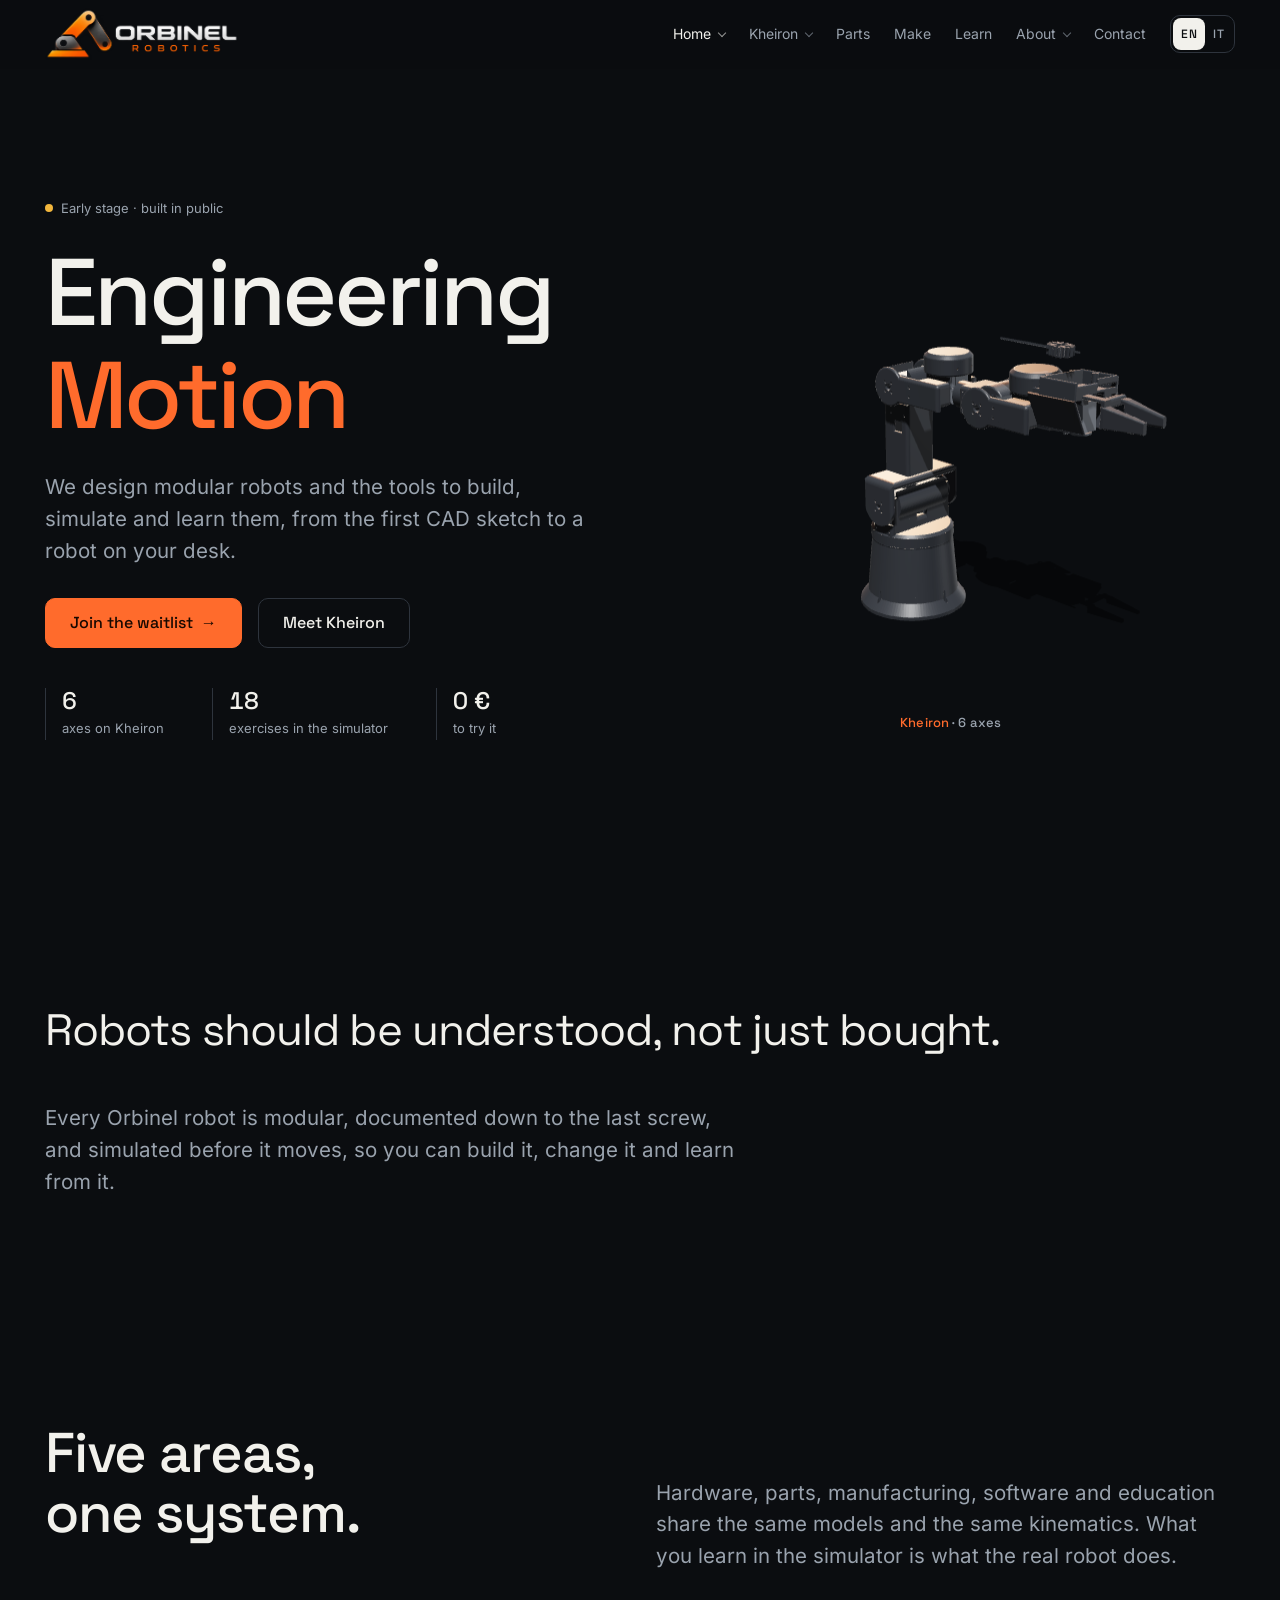
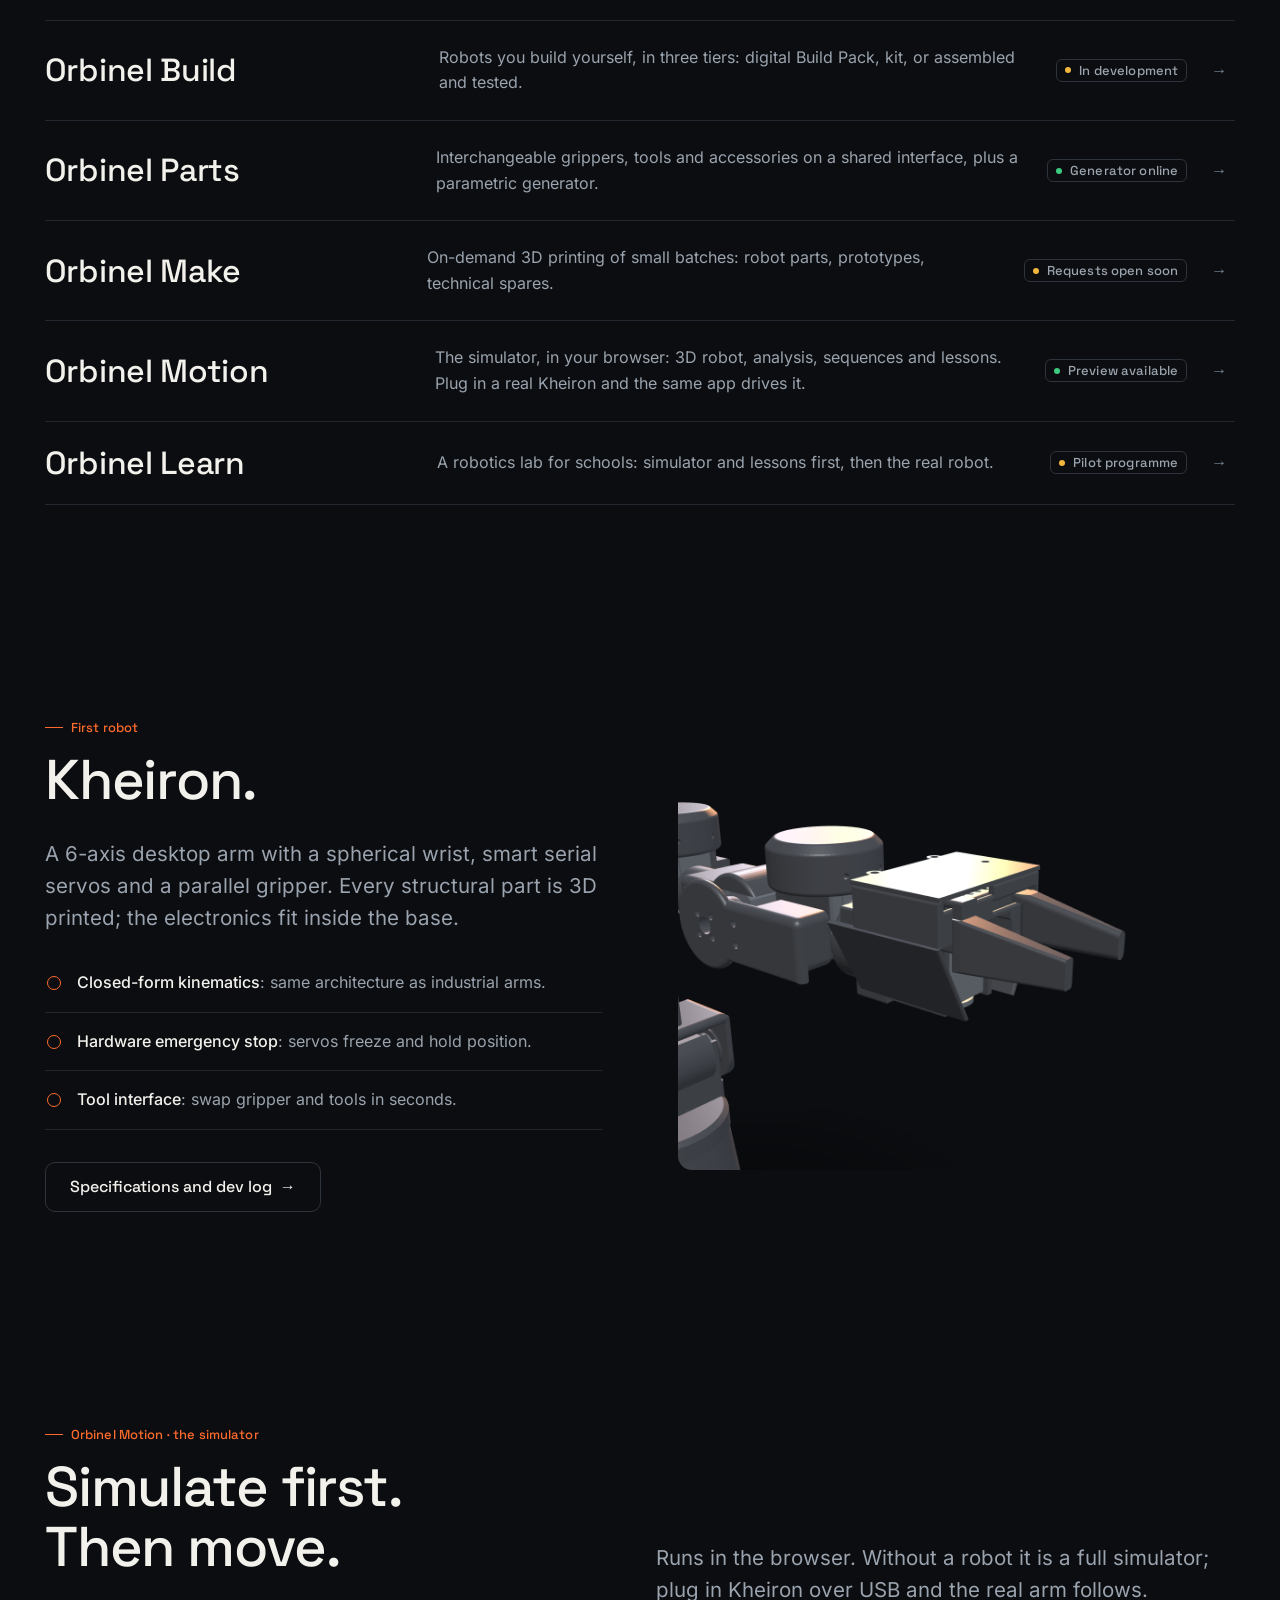
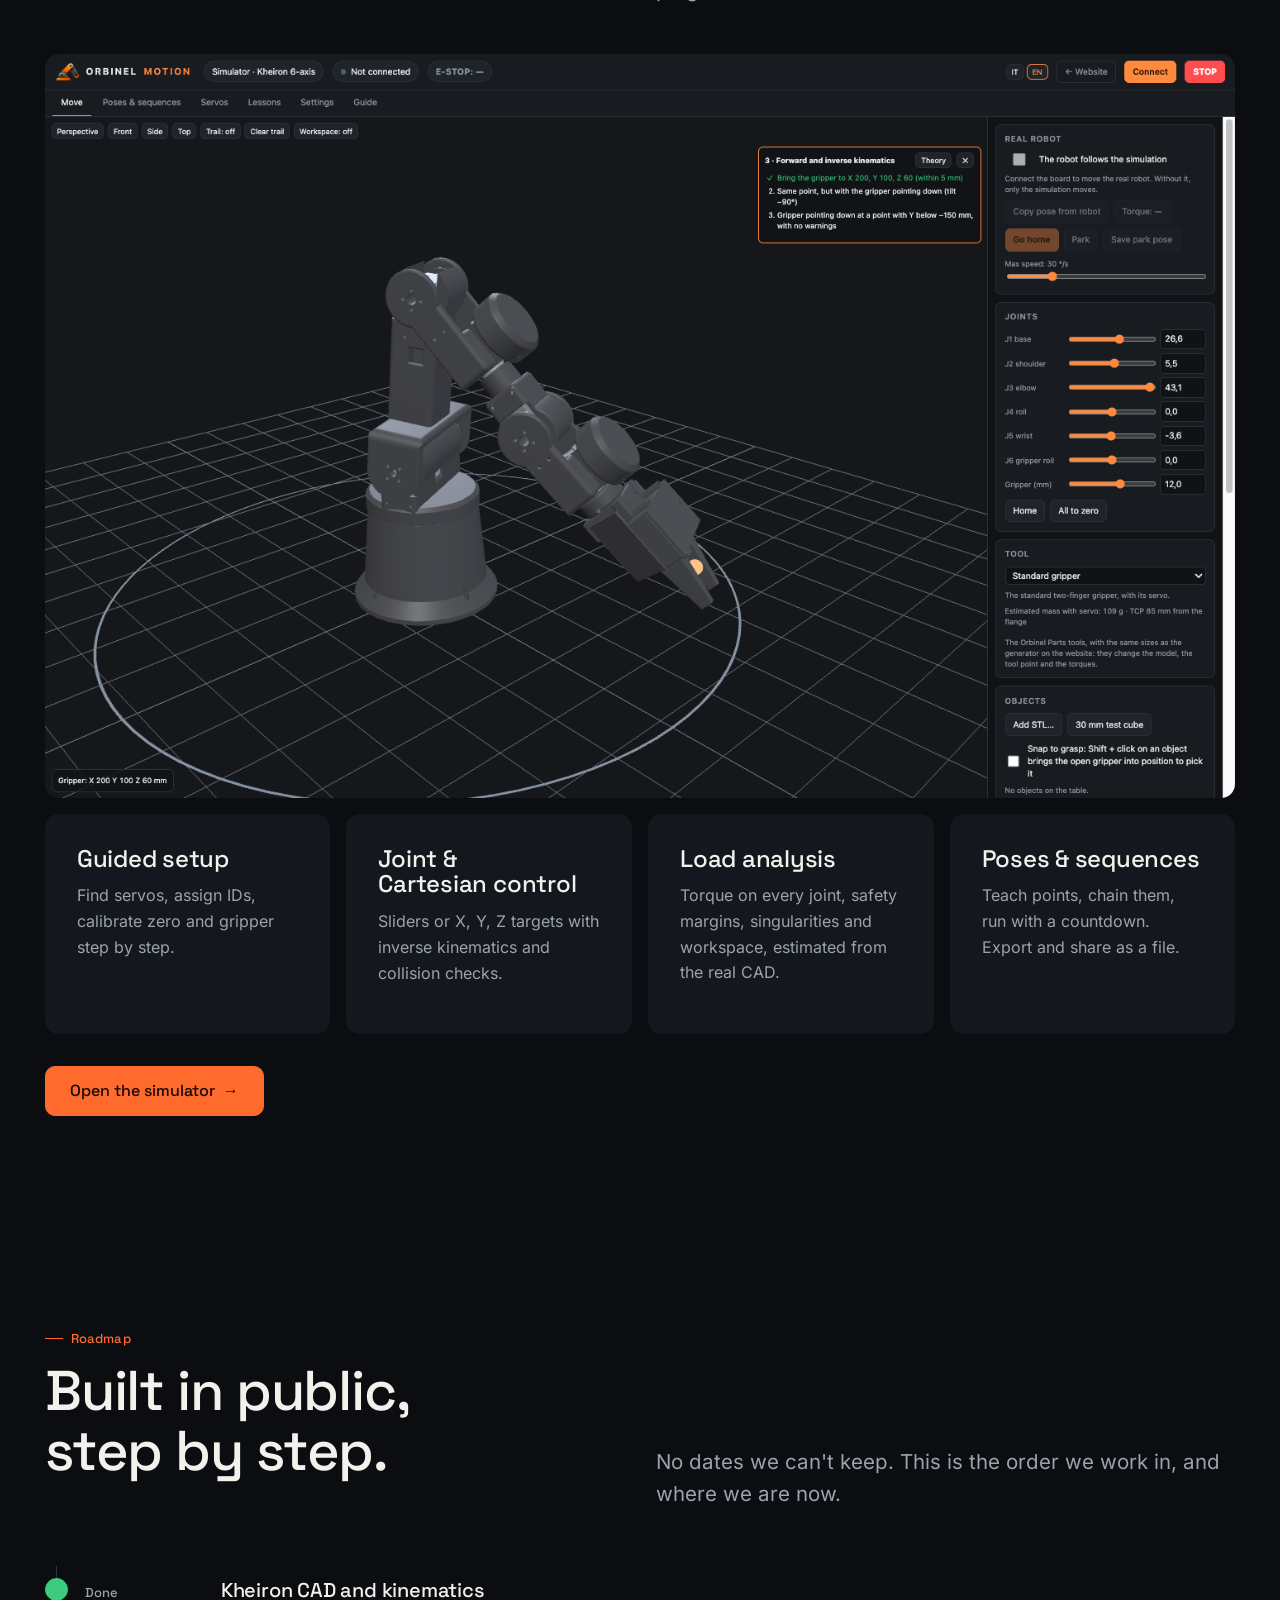
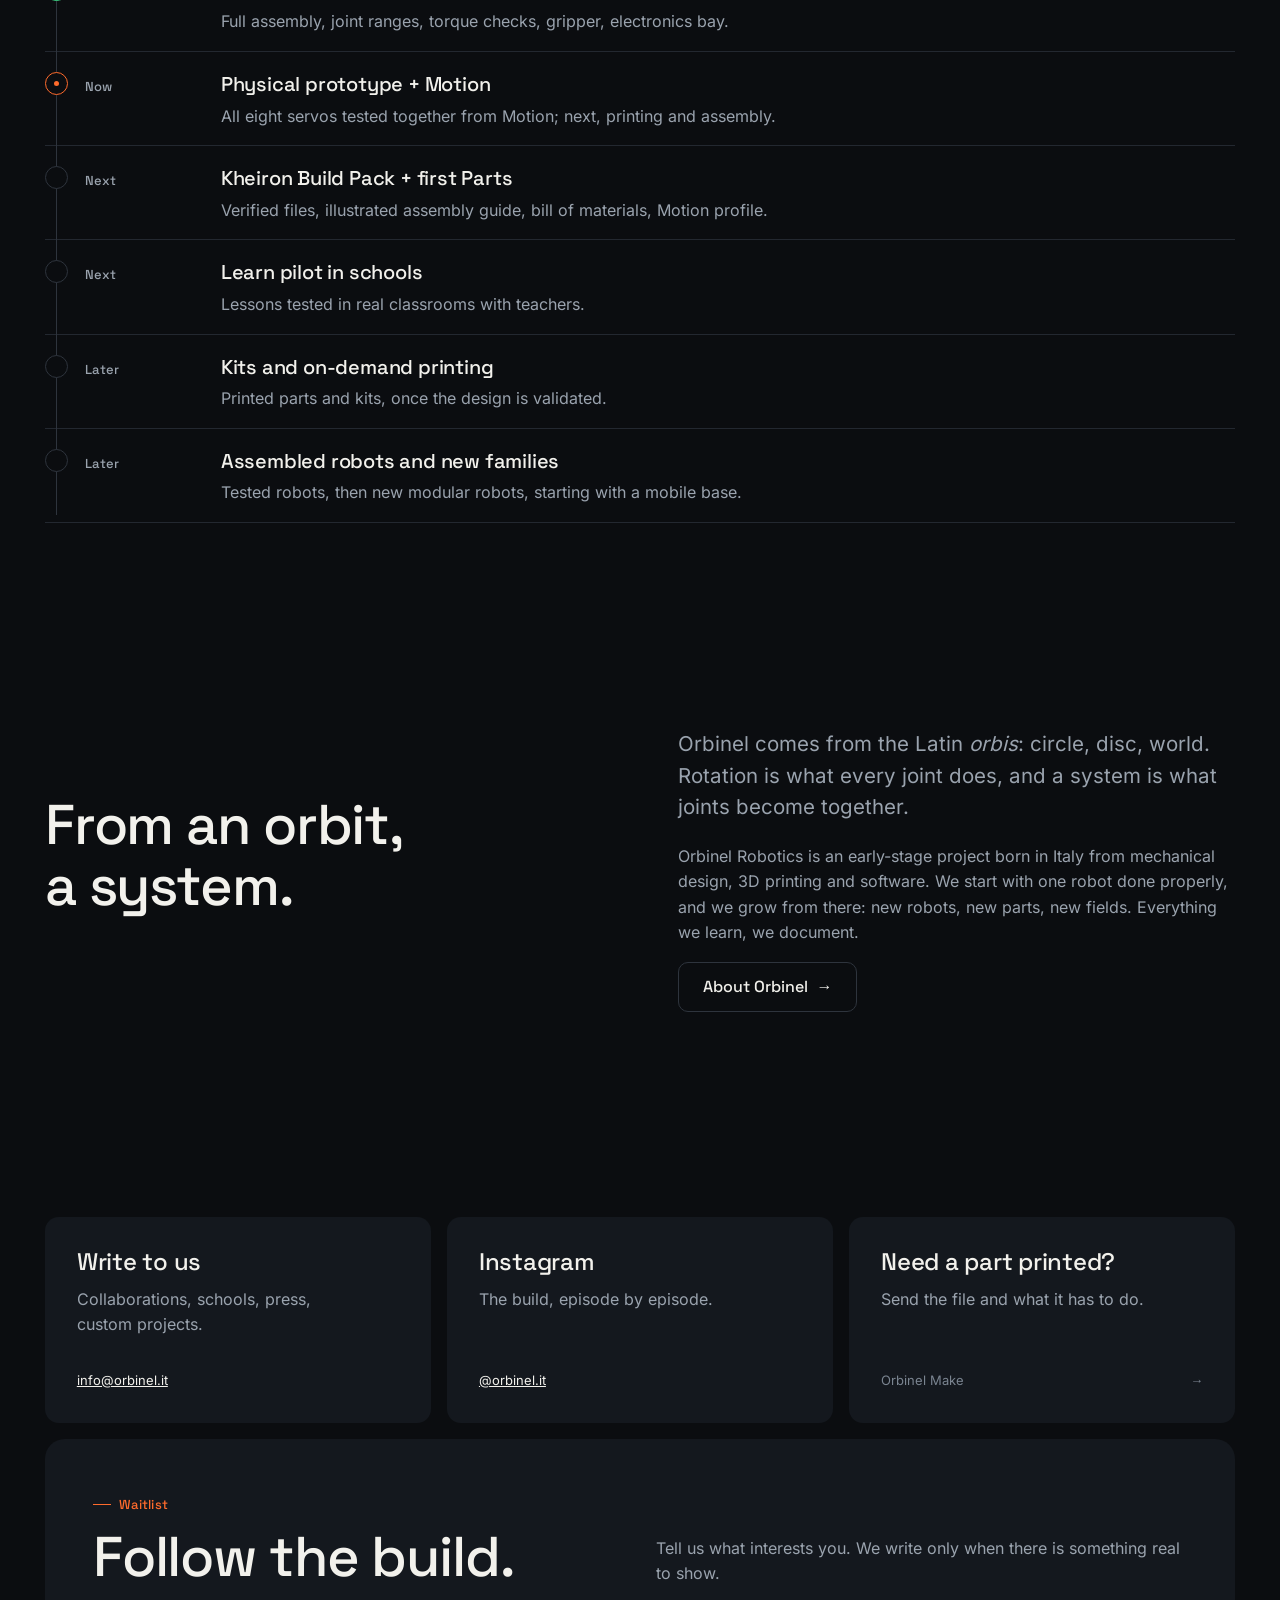
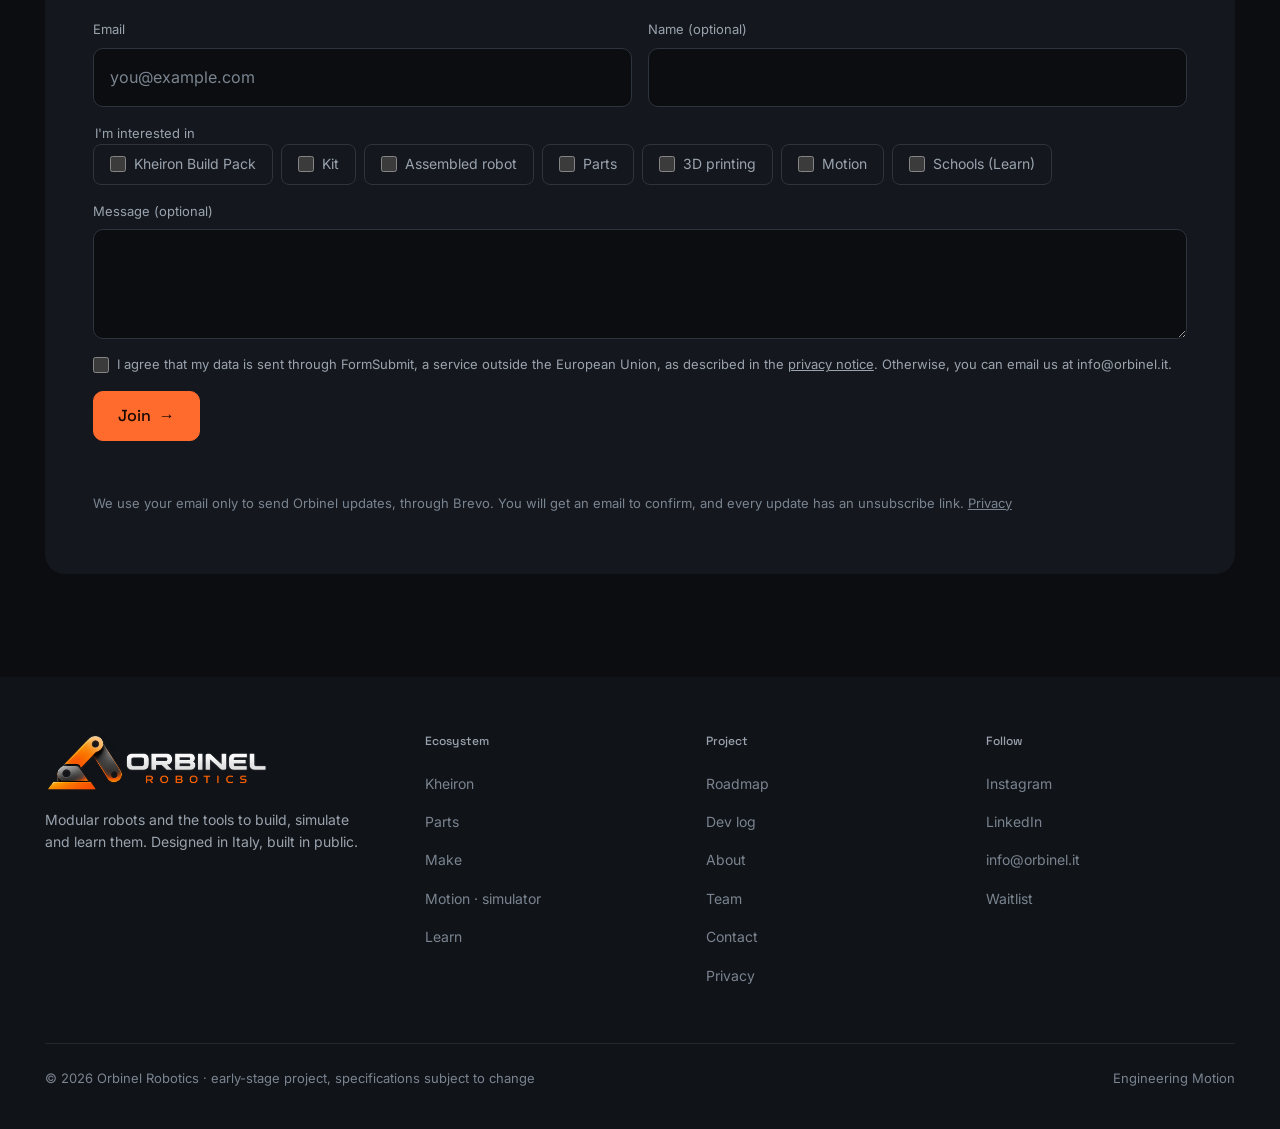
==== commit 4ef5f16a: "Tolto il punto dal motto Engineering Motion" ====
--- a/index.html
+++ b/index.html
@@ -92,7 +92,7 @@
     <div class="contenitore">
       <div>
         <div class="stato"><i></i><span lang="en">Early stage · built in public</span><span lang="it">Fase iniziale · sviluppato in pubblico</span></div>
-        <h1>Engineering<br><span class="accento">Motion.</span></h1>
+        <h1>Engineering<br><span class="accento">Motion</span></h1>
         <p class="grande">
           <span lang="en">We design modular robots and the tools to build, simulate and learn them, from the first CAD sketch to a robot on your desk.</span>
           <span lang="it">Progettiamo robot modulari e gli strumenti per costruirli, simularli e impararli: dal primo schizzo CAD al robot sulla tua scrivania.</span>
@@ -324,7 +324,7 @@
     </div>
     <div class="fondo">
       <span>© <span data-anno>2026</span> Orbinel Robotics · <span lang="en">early-stage project, specifications subject to change</span><span lang="it">progetto in fase iniziale, specifiche soggette a modifiche</span></span>
-      <span>Engineering Motion.</span>
+      <span>Engineering Motion</span>
     </div>
   </div>
 </footer>
